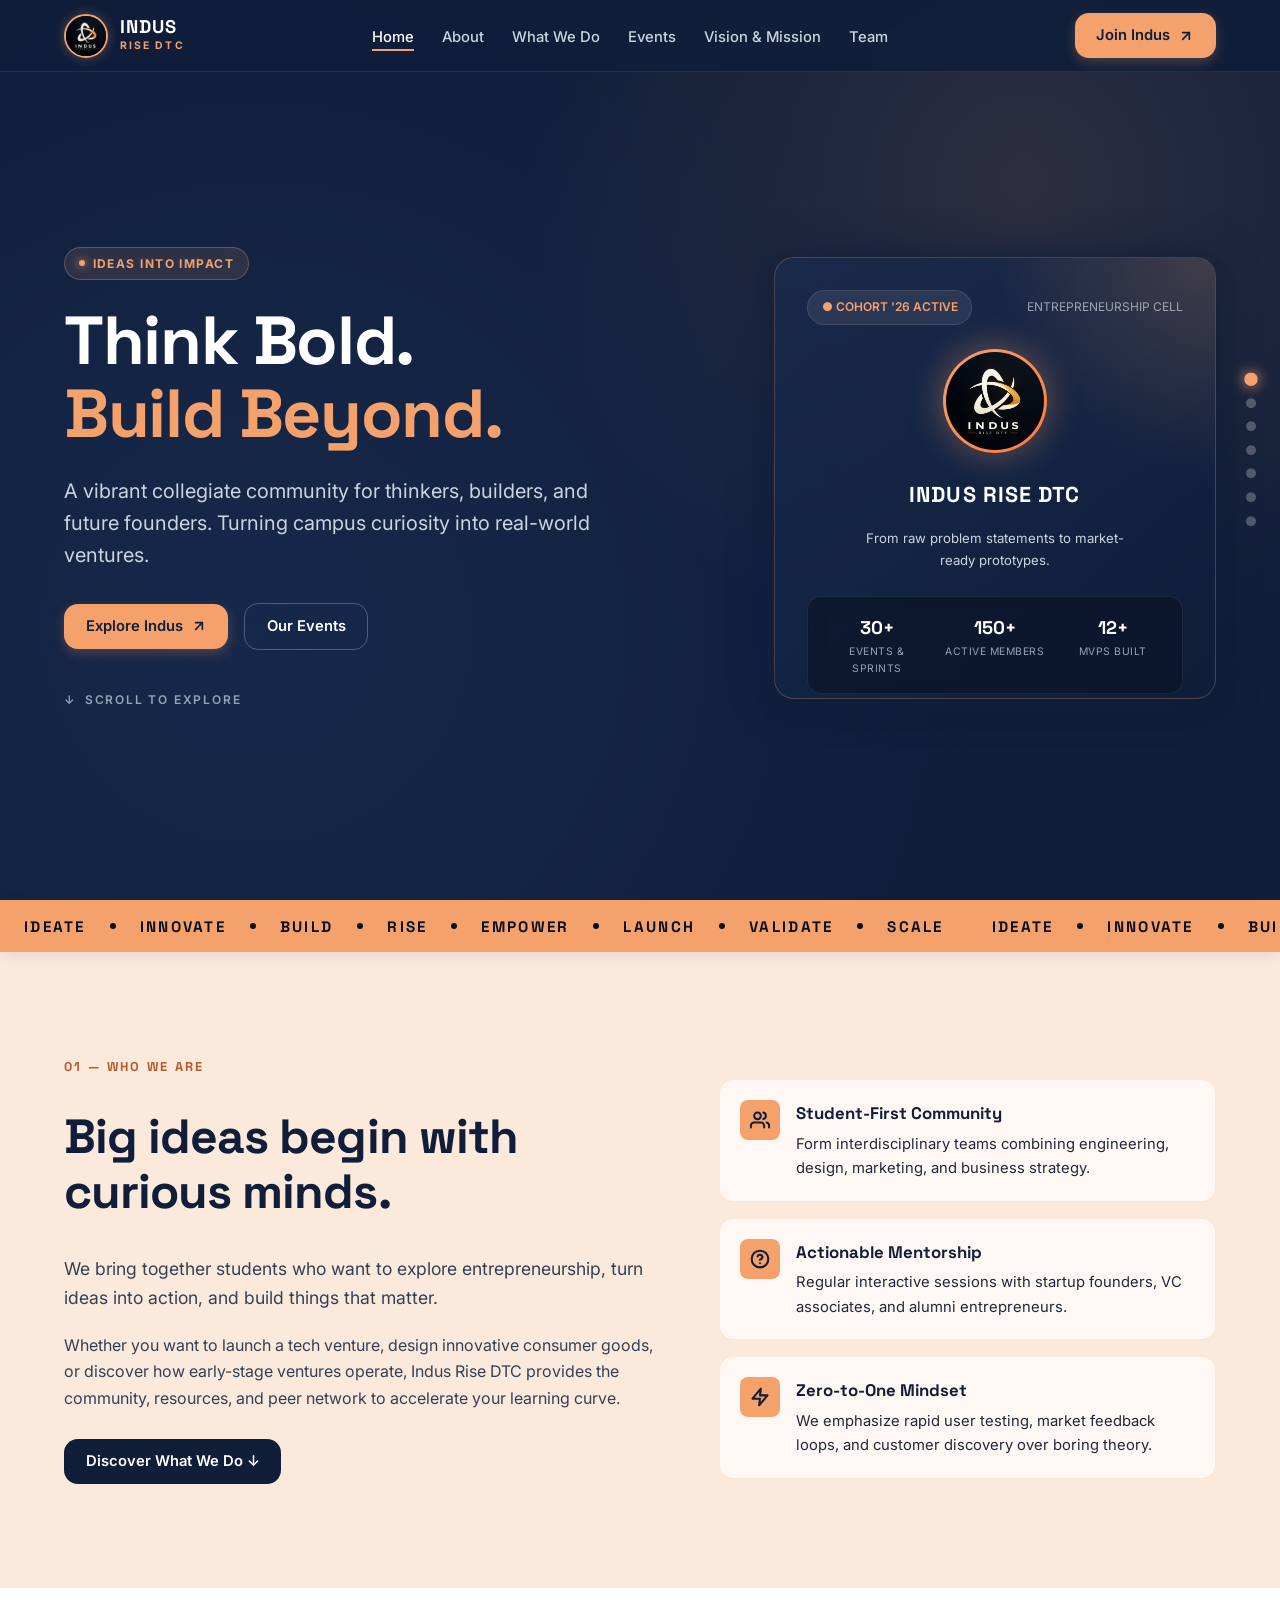
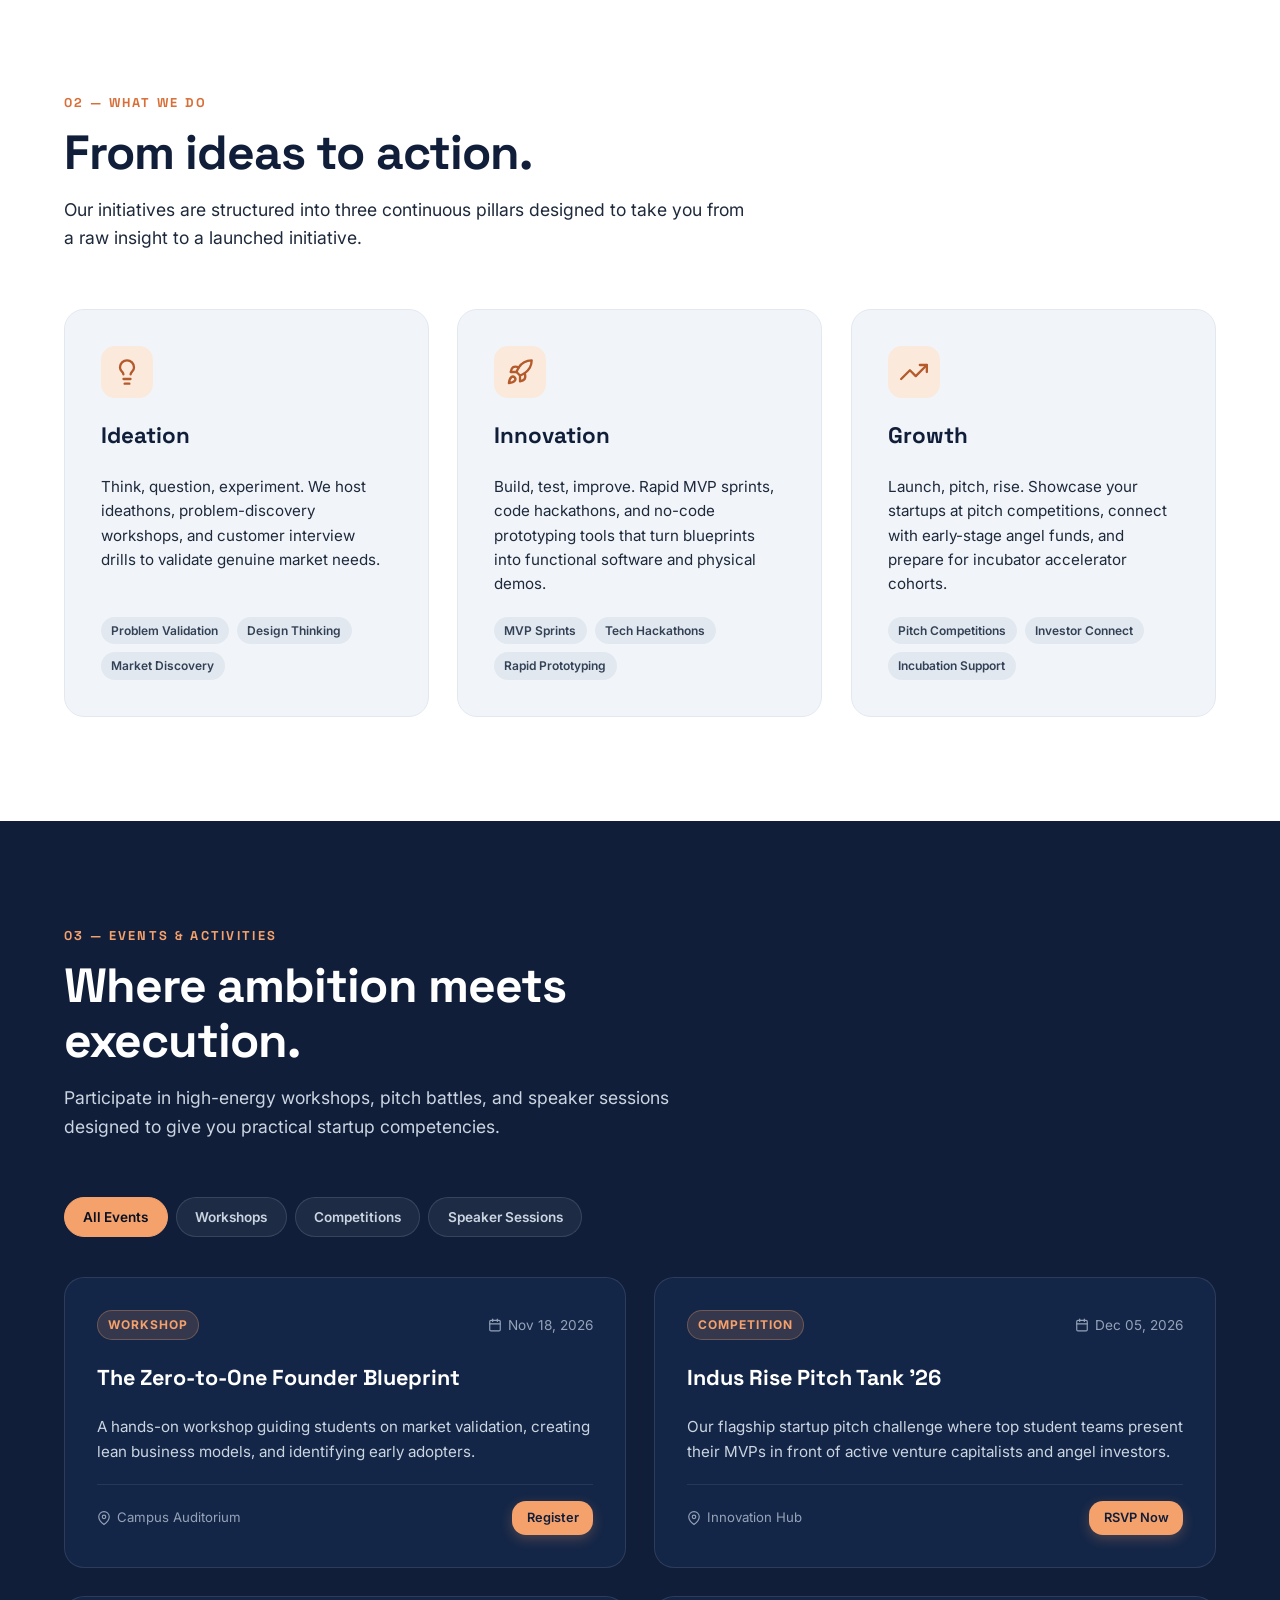
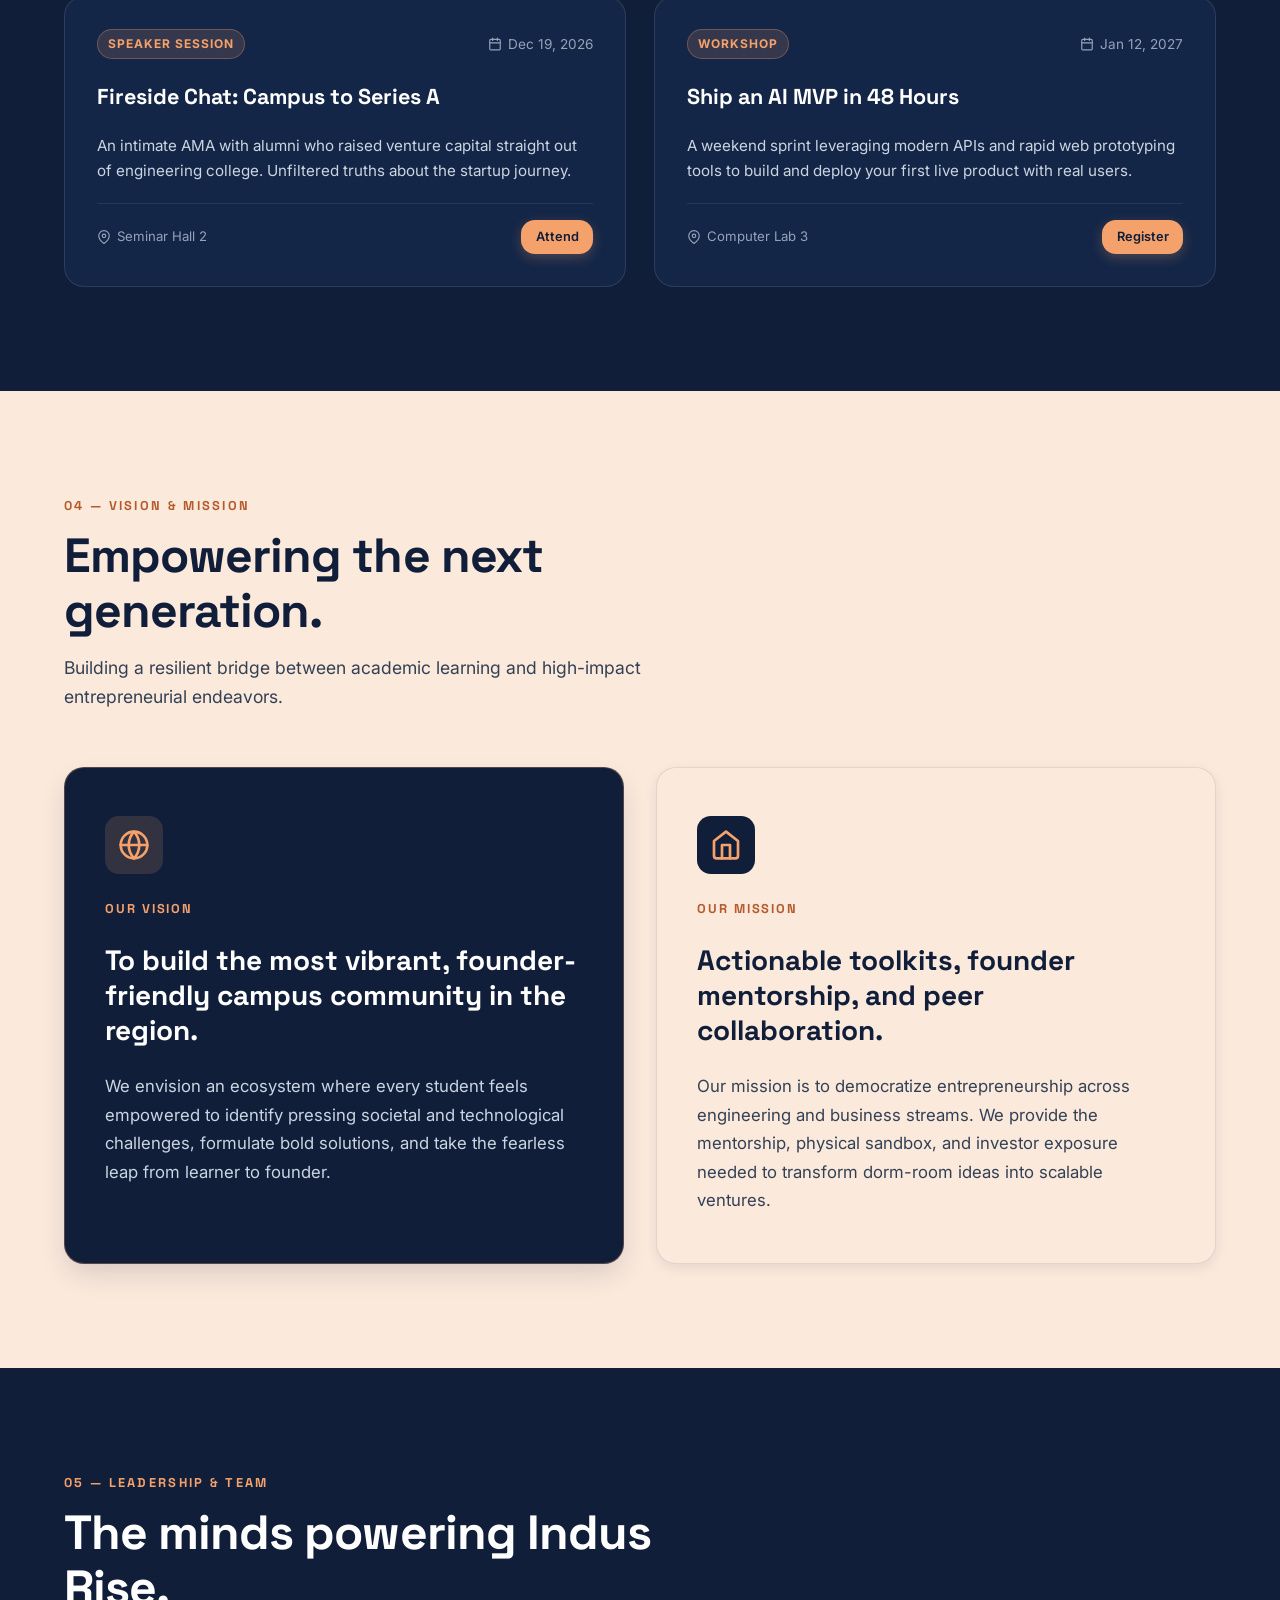
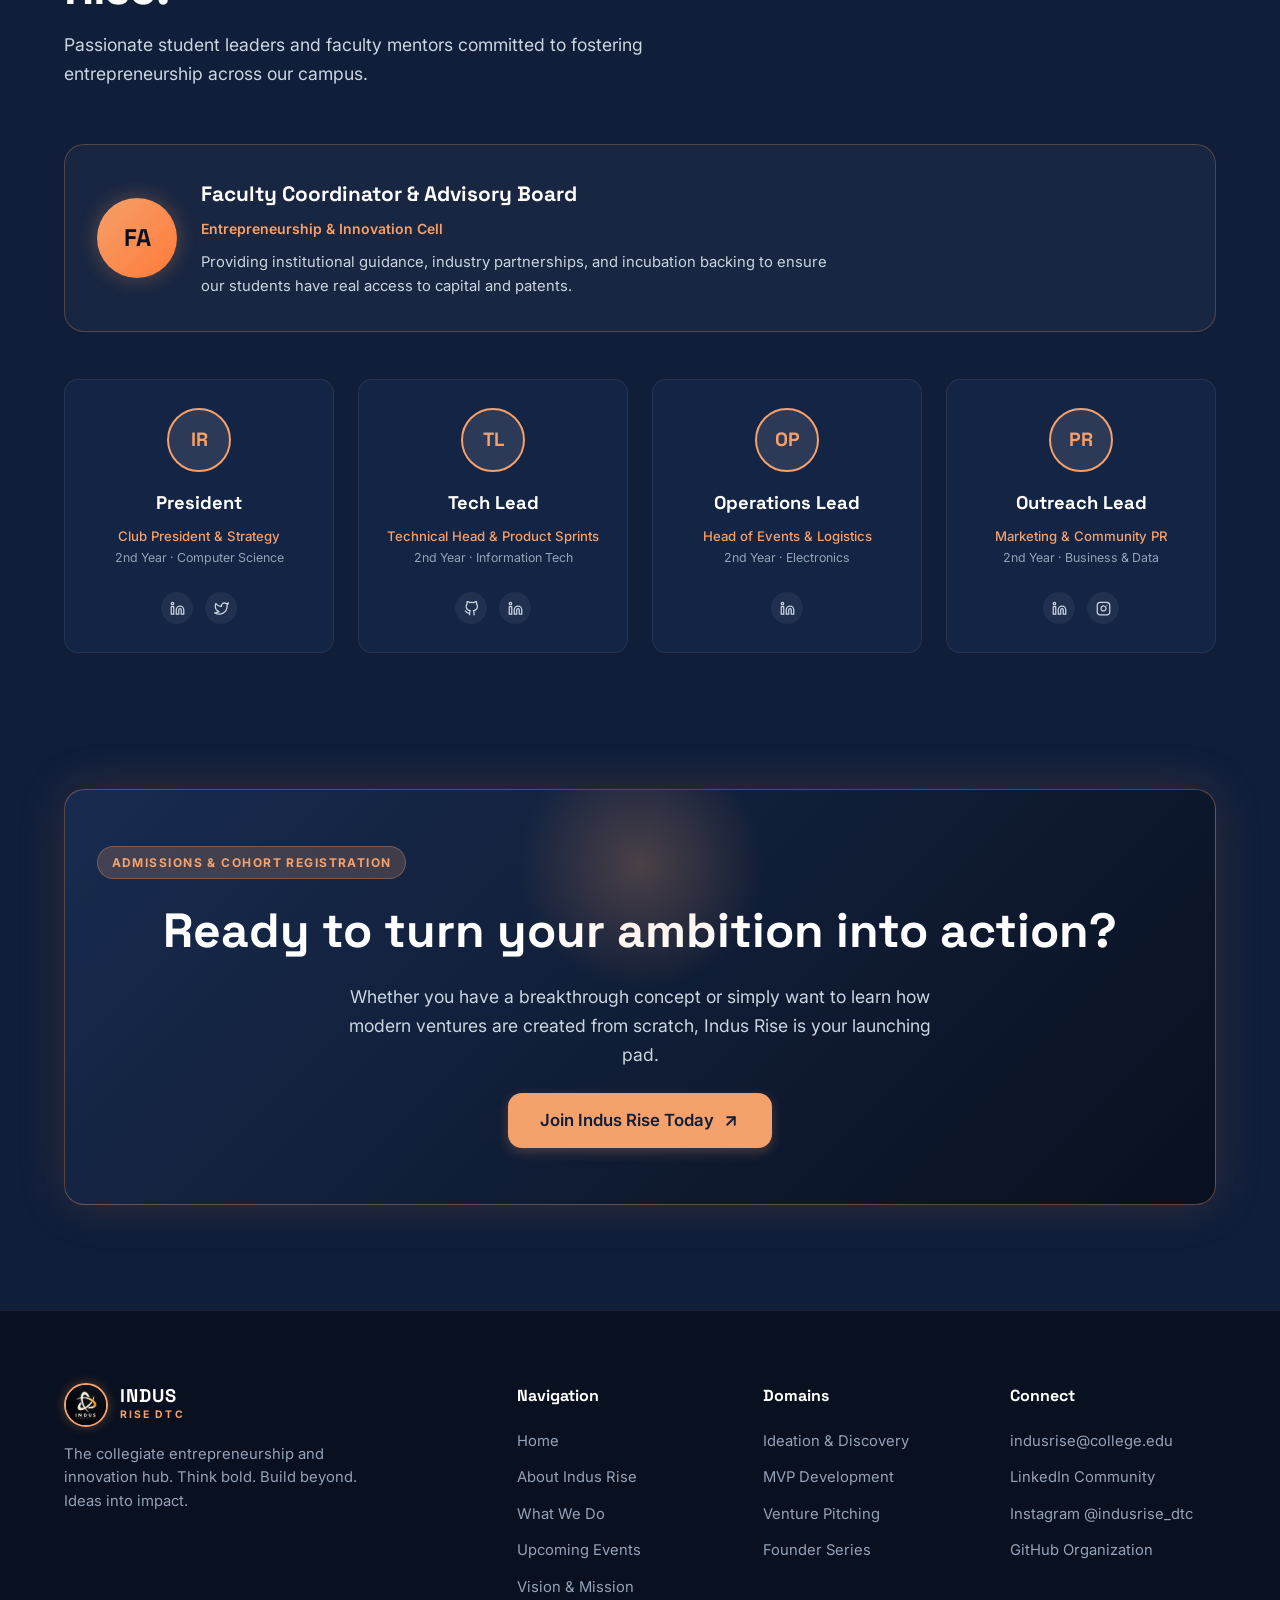
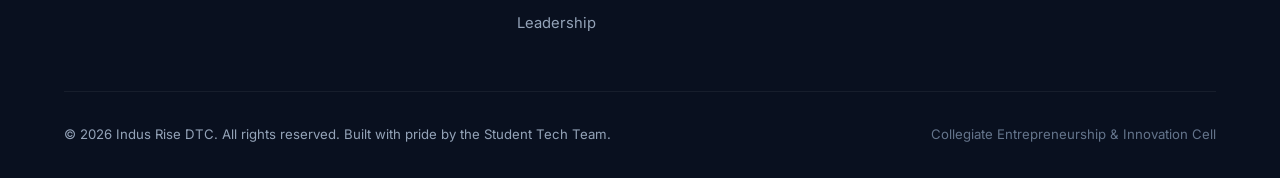
==== index.html @ a3852120 "Initial commit of Indus Rise DTC website" ====
<!DOCTYPE html>
<html lang="en">
<head>
  <meta charset="UTF-8">
  <meta name="viewport" content="width=device-width, initial-scale=1.0">
  <meta name="description" content="Indus Rise DTC — The collegiate entrepreneurship, startup, and innovation club. Ideas into impact.">
  <meta name="keywords" content="Indus Rise, Indus Rise DTC, entrepreneurship club, college startup club, student founders, ideation, innovation">
  <title>Indus Rise DTC — Think Bold. Build Beyond.</title>

  <!-- Favicon -->
  <link rel="icon" type="image/png" href="assets/logo.png">

  <!-- Google Fonts: Space Grotesk (Headings) & Inter (Body) -->
  <link rel="preconnect" href="https://fonts.googleapis.com">
  <link rel="preconnect" href="https://fonts.gstatic.com" crossorigin>
  <link href="https://fonts.googleapis.com/css2?family=Inter:wght@400;500;600;700&family=Space+Grotesk:wght@500;600;700&display=swap" rel="stylesheet">

  <!-- Main Stylesheet -->
  <link rel="stylesheet" href="css/style.css">
</head>
<body>

  <!-- Top Scroll Progress Bar -->
  <div id="scroll-progress" aria-hidden="true"></div>

  <!-- Floating Side Dot Indicators (Desktop) -->
  <nav class="side-dots-nav" aria-label="Section indicators">
    <button class="side-dot active" data-target="hero" data-label="Home" aria-label="Scroll to Home"></button>
    <button class="side-dot" data-target="about" data-label="Who We Are" aria-label="Scroll to About"></button>
    <button class="side-dot" data-target="pillars" data-label="What We Do" aria-label="Scroll to Pillars"></button>
    <button class="side-dot" data-target="events" data-label="Events" aria-label="Scroll to Events"></button>
    <button class="side-dot" data-target="vision-mission" data-label="Vision & Mission" aria-label="Scroll to Vision"></button>
    <button class="side-dot" data-target="team" data-label="Team" aria-label="Scroll to Team"></button>
    <button class="side-dot" data-target="join" data-label="Join Us" aria-label="Scroll to Join"></button>
  </nav>

  <!-- Fixed Site Navigation Header -->
  <header class="site-header">
    <div class="nav-container">
      <!-- Brand Logo -->
      <a href="#hero" class="brand-logo" aria-label="Indus Rise Homepage">
        <img src="assets/logo.png" alt="Indus Rise DTC Logo" class="brand-logo-img">
        <div class="logo-text">
          <span class="logo-title">INDUS</span>
          <span class="logo-sub">RISE DTC</span>
        </div>
      </a>

      <!-- Desktop Nav Links -->
      <ul class="nav-links">
        <li><a href="#hero" class="active">Home</a></li>
        <li><a href="#about">About</a></li>
        <li><a href="#pillars">What We Do</a></li>
        <li><a href="#events">Events</a></li>
        <li><a href="#vision-mission">Vision & Mission</a></li>
        <li><a href="#team">Team</a></li>
      </ul>

      <!-- Nav CTA & Mobile Hamburger -->
      <div class="nav-actions">
        <a href="#join" class="btn btn-primary open-join-modal">
          Join Indus
          <svg width="16" height="16" viewBox="0 0 24 24" fill="none" stroke="currentColor" stroke-width="2.5" stroke-linecap="round" stroke-linejoin="round">
            <line x1="7" y1="17" x2="17" y2="7"></line>
            <polyline points="7 7 17 7 17 17"></polyline>
          </svg>
        </a>
        <button class="mobile-toggle" aria-label="Toggle navigation menu" aria-expanded="false">
          <span></span>
          <span></span>
          <span></span>
        </button>
      </div>
    </div>
  </header>

  <!-- Mobile Navigation Drawer -->
  <aside class="mobile-drawer" aria-label="Mobile Navigation">
    <ul class="mobile-nav-links">
      <li>
        <a href="#hero">
          <span>Home</span>
          <svg width="18" height="18" viewBox="0 0 24 24" fill="none" stroke="currentColor" stroke-width="2" stroke-linecap="round" stroke-linejoin="round"><path d="M3 9l9-7 9 7v11a2 2 0 0 1-2 2H5a2 2 0 0 1-2-2z"></path></svg>
        </a>
      </li>
      <li>
        <a href="#about">
          <span>About Us</span>
          <svg width="18" height="18" viewBox="0 0 24 24" fill="none" stroke="currentColor" stroke-width="2" stroke-linecap="round" stroke-linejoin="round"><path d="M17 21v-2a4 4 0 0 0-4-4H5a4 4 0 0 0-4 4v2"></path><circle cx="9" cy="7" r="4"></circle></svg>
        </a>
      </li>
      <li>
        <a href="#pillars">
          <span>What We Do</span>
          <svg width="18" height="18" viewBox="0 0 24 24" fill="none" stroke="currentColor" stroke-width="2" stroke-linecap="round" stroke-linejoin="round"><polygon points="12 2 2 7 12 12 22 7 12 2"></polygon><polyline points="2 17 12 22 22 17"></polyline><polyline points="2 12 12 17 22 12"></polyline></svg>
        </a>
      </li>
      <li>
        <a href="#events">
          <span>Events & Activities</span>
          <svg width="18" height="18" viewBox="0 0 24 24" fill="none" stroke="currentColor" stroke-width="2" stroke-linecap="round" stroke-linejoin="round"><rect x="3" y="4" width="18" height="18" rx="2" ry="2"></rect><line x1="16" y1="2" x2="16" y2="6"></line><line x1="8" y1="2" x2="8" y2="6"></line><line x1="3" y1="10" x2="21" y2="10"></line></svg>
        </a>
      </li>
      <li>
        <a href="#vision-mission">
          <span>Vision & Mission</span>
          <svg width="18" height="18" viewBox="0 0 24 24" fill="none" stroke="currentColor" stroke-width="2" stroke-linecap="round" stroke-linejoin="round"><circle cx="12" cy="12" r="10"></circle><polygon points="16.24 7.76 14.12 14.12 7.76 16.24 9.88 9.88 16.24 7.76"></polygon></svg>
        </a>
      </li>
      <li>
        <a href="#team">
          <span>Leadership Team</span>
          <svg width="18" height="18" viewBox="0 0 24 24" fill="none" stroke="currentColor" stroke-width="2" stroke-linecap="round" stroke-linejoin="round"><path d="M16 21v-2a4 4 0 0 0-4-4H6a4 4 0 0 0-4 4v2"></path><circle cx="9" cy="7" r="4"></circle><path d="M22 21v-2a4 4 0 0 0-3-3.87"></path><path d="M16 3.13a4 4 0 0 1 0 7.75"></path></svg>
        </a>
      </li>
      <li>
        <a href="#join" class="open-join-modal" style="background: rgba(245, 161, 107, 0.2); color: var(--color-peach-500);">
          <span>Join the Club</span>
          <svg width="18" height="18" viewBox="0 0 24 24" fill="none" stroke="currentColor" stroke-width="2" stroke-linecap="round" stroke-linejoin="round"><line x1="12" y1="5" x2="12" y2="19"></line><line x1="5" y1="12" x2="19" y2="12"></line></svg>
        </a>
      </li>
    </ul>
  </aside>

  <!-- ========================================================================
       HERO SECTION
       ======================================================================== -->
  <section id="hero" class="hero-section">
    <div class="hero-container">
      <!-- Left Column: Copy & CTAs -->
      <div class="hero-content reveal">
        <div class="badge-tag">
          <span class="badge-dot"></span>
          <span>IDEAS INTO IMPACT</span>
        </div>

        <h1 class="hero-headline">
          Think Bold.<br>
          <span class="highlight">Build Beyond.</span>
        </h1>

        <p class="hero-subtitle">
          A vibrant collegiate community for thinkers, builders, and future founders. Turning campus curiosity into real-world ventures.
        </p>

        <div class="hero-cta-group">
          <a href="#about" class="btn btn-primary">
            Explore Indus
            <svg width="16" height="16" viewBox="0 0 24 24" fill="none" stroke="currentColor" stroke-width="2.5" stroke-linecap="round" stroke-linejoin="round">
              <line x1="7" y1="17" x2="17" y2="7"></line>
              <polyline points="7 7 17 7 17 17"></polyline>
            </svg>
          </a>
          <a href="#events" class="btn btn-outline">
            Our Events
          </a>
        </div>

        <a href="#about" class="scroll-cue">
          <span class="scroll-arrow">↓</span>
          <span>SCROLL TO EXPLORE</span>
        </a>
      </div>

      <!-- Right Column: Interactive Brand Showcase Canvas -->
      <div class="hero-visual reveal reveal-delay-2">
        <div class="visual-canvas">
          <div class="visual-card-top">
            <span class="visual-metric-badge">● COHORT '26 ACTIVE</span>
            <span style="font-size: 0.75rem; color: var(--color-slate-400);">ENTREPRENEURSHIP CELL</span>
          </div>

          <div class="visual-center-art">
            <div class="hero-emblem-wrap">
              <img src="assets/logo.png" alt="Indus Rise DTC Logo" class="hero-emblem-img">
            </div>
            <h3 style="font-family: var(--font-heading); color: var(--color-white); font-size: 1.35rem; margin-top: 0.5rem; letter-spacing: 0.05em;">
              INDUS RISE DTC
            </h3>
            <p style="font-size: 0.825rem; color: var(--color-slate-300); max-width: 280px;">
              From raw problem statements to market-ready prototypes.
            </p>
          </div>

          <div class="visual-card-bottom">
            <div class="stat-item">
              <span class="stat-num">30+</span>
              <span class="stat-label">Events & Sprints</span>
            </div>
            <div class="stat-item">
              <span class="stat-num">150+</span>
              <span class="stat-label">Active Members</span>
            </div>
            <div class="stat-item">
              <span class="stat-num">12+</span>
              <span class="stat-label">MVPs Built</span>
            </div>
          </div>
        </div>
      </div>
    </div>
  </section>

  <!-- ========================================================================
       MARQUEE TICKER RIBBON
       ======================================================================== -->
  <div class="ticker-wrap" aria-hidden="true">
    <div class="ticker-track">
      <div class="ticker-item">IDEATE <span class="dot"></span> INNOVATE <span class="dot"></span> BUILD <span class="dot"></span> RISE <span class="dot"></span> EMPOWER <span class="dot"></span> LAUNCH <span class="dot"></span> VALIDATE <span class="dot"></span> SCALE</div>
      <div class="ticker-item">IDEATE <span class="dot"></span> INNOVATE <span class="dot"></span> BUILD <span class="dot"></span> RISE <span class="dot"></span> EMPOWER <span class="dot"></span> LAUNCH <span class="dot"></span> VALIDATE <span class="dot"></span> SCALE</div>
      <div class="ticker-item">IDEATE <span class="dot"></span> INNOVATE <span class="dot"></span> BUILD <span class="dot"></span> RISE <span class="dot"></span> EMPOWER <span class="dot"></span> LAUNCH <span class="dot"></span> VALIDATE <span class="dot"></span> SCALE</div>
    </div>
  </div>

  <!-- ========================================================================
       SECTION 01: ABOUT US (WHO WE ARE)
       ======================================================================== -->
  <section id="about" class="section theme-peach">
    <div class="section-container">
      <div class="about-grid">
        <!-- Story Copy -->
        <div class="about-text-col reveal">
          <span class="section-tag">01 — WHO WE ARE</span>
          <h2 class="section-title">Big ideas begin with curious minds.</h2>
          <p class="section-desc">
            We bring together students who want to explore entrepreneurship, turn ideas into action, and build things that matter.
          </p>
          <p style="color: var(--color-slate-700); font-size: 1rem;">
            Whether you want to launch a tech venture, design innovative consumer goods, or discover how early-stage ventures operate, Indus Rise DTC provides the community, resources, and peer network to accelerate your learning curve.
          </p>
          <div style="margin-top: 0.5rem;">
            <a href="#pillars" class="btn btn-dark">
              Discover What We Do ↓
            </a>
          </div>
        </div>

        <!-- Distinct Features Grid -->
        <div class="about-features reveal reveal-delay-2">
          <div class="about-feature-item">
            <div class="about-feature-icon">
              <svg width="20" height="20" viewBox="0 0 24 24" fill="none" stroke="currentColor" stroke-width="2.5" stroke-linecap="round" stroke-linejoin="round">
                <path d="M17 21v-2a4 4 0 0 0-4-4H5a4 4 0 0 0-4 4v2"></path>
                <circle cx="9" cy="7" r="4"></circle>
                <path d="M23 21v-2a4 4 0 0 0-3-3.87"></path>
                <path d="M16 3.13a4 4 0 0 1 0 7.75"></path>
              </svg>
            </div>
            <div>
              <h4 class="about-feature-title">Student-First Community</h4>
              <p class="about-feature-desc">Form interdisciplinary teams combining engineering, design, marketing, and business strategy.</p>
            </div>
          </div>

          <div class="about-feature-item">
            <div class="about-feature-icon">
              <svg width="20" height="20" viewBox="0 0 24 24" fill="none" stroke="currentColor" stroke-width="2.5" stroke-linecap="round" stroke-linejoin="round">
                <circle cx="12" cy="12" r="10"></circle>
                <path d="M9.09 9a3 3 0 0 1 5.83 1c0 2-3 3-3 3"></path>
                <line x1="12" y1="17" x2="12.01" y2="17"></line>
              </svg>
            </div>
            <div>
              <h4 class="about-feature-title">Actionable Mentorship</h4>
              <p class="about-feature-desc">Regular interactive sessions with startup founders, VC associates, and alumni entrepreneurs.</p>
            </div>
          </div>

          <div class="about-feature-item">
            <div class="about-feature-icon">
              <svg width="20" height="20" viewBox="0 0 24 24" fill="none" stroke="currentColor" stroke-width="2.5" stroke-linecap="round" stroke-linejoin="round">
                <polygon points="13 2 3 14 12 14 11 22 21 10 12 10 13 2"></polygon>
              </svg>
            </div>
            <div>
              <h4 class="about-feature-title">Zero-to-One Mindset</h4>
              <p class="about-feature-desc">We emphasize rapid user testing, market feedback loops, and customer discovery over boring theory.</p>
            </div>
          </div>
        </div>
      </div>
    </div>
  </section>

  <!-- ========================================================================
       SECTION 02: WHAT WE DO (CORE PILLARS)
       ======================================================================== -->
  <section id="pillars" class="section theme-white">
    <div class="section-container">
      <div class="section-header reveal">
        <span class="section-tag">02 — WHAT WE DO</span>
        <h2 class="section-title">From ideas to action.</h2>
        <p class="section-desc">
          Our initiatives are structured into three continuous pillars designed to take you from a raw insight to a launched initiative.
        </p>
      </div>

      <div class="pillars-grid">
        <!-- Pillar 1: Ideation -->
        <div class="pillar-card reveal reveal-delay-1">
          <div class="pillar-icon-box">
            <svg width="28" height="28" viewBox="0 0 24 24" fill="none" stroke="currentColor" stroke-width="2" stroke-linecap="round" stroke-linejoin="round">
              <path d="M9 18h6"></path>
              <path d="M10 22h4"></path>
              <path d="M15.09 14c.18-.98.65-1.74 1.41-2.5A4.65 4.65 0 0 0 18 8 6 6 0 0 0 6 8c0 1 .23 2.23 1.5 3.5A4.61 4.61 0 0 1 8.91 14"></path>
            </svg>
          </div>
          <h3 class="pillar-name">Ideation</h3>
          <p class="pillar-desc">
            Think, question, experiment. We host ideathons, problem-discovery workshops, and customer interview drills to validate genuine market needs.
          </p>
          <div class="pillar-tags">
            <span class="pillar-tag">Problem Validation</span>
            <span class="pillar-tag">Design Thinking</span>
            <span class="pillar-tag">Market Discovery</span>
          </div>
        </div>

        <!-- Pillar 2: Innovation -->
        <div class="pillar-card reveal reveal-delay-2">
          <div class="pillar-icon-box">
            <svg width="28" height="28" viewBox="0 0 24 24" fill="none" stroke="currentColor" stroke-width="2" stroke-linecap="round" stroke-linejoin="round">
              <path d="M4.5 16.5c-1.5 1.26-2 5-2 5s3.74-.5 5-2c.71-.84.7-2.13-.09-2.91a2.18 2.18 0 0 0-2.91-.09z"></path>
              <path d="m12 15-3-3a22 22 0 0 1 2-3.95A12.88 12.88 0 0 1 22 2c0 2.72-.78 7.5-6 11a22.35 22.35 0 0 1-4 2z"></path>
              <path d="M9 12H4s.55-3.03 2-4c1.62-1.08 5 0 5 0"></path>
              <path d="M12 15v5s3.03-.55 4-2c1.08-1.62 0-5 0-5"></path>
            </svg>
          </div>
          <h3 class="pillar-name">Innovation</h3>
          <p class="pillar-desc">
            Build, test, improve. Rapid MVP sprints, code hackathons, and no-code prototyping tools that turn blueprints into functional software and physical demos.
          </p>
          <div class="pillar-tags">
            <span class="pillar-tag">MVP Sprints</span>
            <span class="pillar-tag">Tech Hackathons</span>
            <span class="pillar-tag">Rapid Prototyping</span>
          </div>
        </div>

        <!-- Pillar 3: Growth -->
        <div class="pillar-card reveal reveal-delay-3">
          <div class="pillar-icon-box">
            <svg width="28" height="28" viewBox="0 0 24 24" fill="none" stroke="currentColor" stroke-width="2" stroke-linecap="round" stroke-linejoin="round">
              <polyline points="23 6 13.5 15.5 8.5 10.5 1 18"></polyline>
              <polyline points="17 6 23 6 23 12"></polyline>
            </svg>
          </div>
          <h3 class="pillar-name">Growth</h3>
          <p class="pillar-desc">
            Launch, pitch, rise. Showcase your startups at pitch competitions, connect with early-stage angel funds, and prepare for incubator accelerator cohorts.
          </p>
          <div class="pillar-tags">
            <span class="pillar-tag">Pitch Competitions</span>
            <span class="pillar-tag">Investor Connect</span>
            <span class="pillar-tag">Incubation Support</span>
          </div>
        </div>
      </div>
    </div>
  </section>

  <!-- ========================================================================
       SECTION 03: EVENTS & ACTIVITIES
       ======================================================================== -->
  <section id="events" class="section theme-dark">
    <div class="section-container">
      <div class="section-header reveal">
        <span class="section-tag">03 — EVENTS & ACTIVITIES</span>
        <h2 class="section-title">Where ambition meets execution.</h2>
        <p class="section-desc">
          Participate in high-energy workshops, pitch battles, and speaker sessions designed to give you practical startup competencies.
        </p>
      </div>

      <!-- Category Filter Tabs -->
      <div class="events-filter-bar reveal">
        <button class="filter-btn active" data-filter="all">All Events</button>
        <button class="filter-btn" data-filter="workshop">Workshops</button>
        <button class="filter-btn" data-filter="competition">Competitions</button>
        <button class="filter-btn" data-filter="speaker">Speaker Sessions</button>
      </div>

      <!-- Events Cards Grid -->
      <div class="events-grid">
        <!-- Event 1 -->
        <div class="event-card reveal reveal-delay-1" data-category="workshop">
          <div class="event-card-header">
            <span class="event-type-badge">Workshop</span>
            <span class="event-date">
              <svg width="14" height="14" viewBox="0 0 24 24" fill="none" stroke="currentColor" stroke-width="2" stroke-linecap="round" stroke-linejoin="round"><rect x="3" y="4" width="18" height="18" rx="2" ry="2"></rect><line x1="16" y1="2" x2="16" y2="6"></line><line x1="8" y1="2" x2="8" y2="6"></line><line x1="3" y1="10" x2="21" y2="10"></line></svg>
              Nov 18, 2026
            </span>
          </div>
          <h3 class="event-title">The Zero-to-One Founder Blueprint</h3>
          <p class="event-desc">
            A hands-on workshop guiding students on market validation, creating lean business models, and identifying early adopters.
          </p>
          <div class="event-footer">
            <span class="event-location">
              <svg width="14" height="14" viewBox="0 0 24 24" fill="none" stroke="currentColor" stroke-width="2" stroke-linecap="round" stroke-linejoin="round"><path d="M21 10c0 7-9 13-9 13s-9-6-9-13a9 9 0 0 1 18 0z"></path><circle cx="12" cy="10" r="3"></circle></svg>
              Campus Auditorium
            </span>
            <button class="btn btn-primary open-join-modal" style="padding: 0.4rem 0.9rem; font-size: 0.8rem;">Register</button>
          </div>
        </div>

        <!-- Event 2 -->
        <div class="event-card reveal reveal-delay-2" data-category="competition">
          <div class="event-card-header">
            <span class="event-type-badge">Competition</span>
            <span class="event-date">
              <svg width="14" height="14" viewBox="0 0 24 24" fill="none" stroke="currentColor" stroke-width="2" stroke-linecap="round" stroke-linejoin="round"><rect x="3" y="4" width="18" height="18" rx="2" ry="2"></rect><line x1="16" y1="2" x2="16" y2="6"></line><line x1="8" y1="2" x2="8" y2="6"></line><line x1="3" y1="10" x2="21" y2="10"></line></svg>
              Dec 05, 2026
            </span>
          </div>
          <h3 class="event-title">Indus Rise Pitch Tank '26</h3>
          <p class="event-desc">
            Our flagship startup pitch challenge where top student teams present their MVPs in front of active venture capitalists and angel investors.
          </p>
          <div class="event-footer">
            <span class="event-location">
              <svg width="14" height="14" viewBox="0 0 24 24" fill="none" stroke="currentColor" stroke-width="2" stroke-linecap="round" stroke-linejoin="round"><path d="M21 10c0 7-9 13-9 13s-9-6-9-13a9 9 0 0 1 18 0z"></path><circle cx="12" cy="10" r="3"></circle></svg>
              Innovation Hub
            </span>
            <button class="btn btn-primary open-join-modal" style="padding: 0.4rem 0.9rem; font-size: 0.8rem;">RSVP Now</button>
          </div>
        </div>

        <!-- Event 3 -->
        <div class="event-card reveal reveal-delay-3" data-category="speaker">
          <div class="event-card-header">
            <span class="event-type-badge">Speaker Session</span>
            <span class="event-date">
              <svg width="14" height="14" viewBox="0 0 24 24" fill="none" stroke="currentColor" stroke-width="2" stroke-linecap="round" stroke-linejoin="round"><rect x="3" y="4" width="18" height="18" rx="2" ry="2"></rect><line x1="16" y1="2" x2="16" y2="6"></line><line x1="8" y1="2" x2="8" y2="6"></line><line x1="3" y1="10" x2="21" y2="10"></line></svg>
              Dec 19, 2026
            </span>
          </div>
          <h3 class="event-title">Fireside Chat: Campus to Series A</h3>
          <p class="event-desc">
            An intimate AMA with alumni who raised venture capital straight out of engineering college. Unfiltered truths about the startup journey.
          </p>
          <div class="event-footer">
            <span class="event-location">
              <svg width="14" height="14" viewBox="0 0 24 24" fill="none" stroke="currentColor" stroke-width="2" stroke-linecap="round" stroke-linejoin="round"><path d="M21 10c0 7-9 13-9 13s-9-6-9-13a9 9 0 0 1 18 0z"></path><circle cx="12" cy="10" r="3"></circle></svg>
              Seminar Hall 2
            </span>
            <button class="btn btn-primary open-join-modal" style="padding: 0.4rem 0.9rem; font-size: 0.8rem;">Attend</button>
          </div>
        </div>

        <!-- Event 4 -->
        <div class="event-card reveal reveal-delay-4" data-category="workshop">
          <div class="event-card-header">
            <span class="event-type-badge">Workshop</span>
            <span class="event-date">
              <svg width="14" height="14" viewBox="0 0 24 24" fill="none" stroke="currentColor" stroke-width="2" stroke-linecap="round" stroke-linejoin="round"><rect x="3" y="4" width="18" height="18" rx="2" ry="2"></rect><line x1="16" y1="2" x2="16" y2="6"></line><line x1="8" y1="2" x2="8" y2="6"></line><line x1="3" y1="10" x2="21" y2="10"></line></svg>
              Jan 12, 2027
            </span>
          </div>
          <h3 class="event-title">Ship an AI MVP in 48 Hours</h3>
          <p class="event-desc">
            A weekend sprint leveraging modern APIs and rapid web prototyping tools to build and deploy your first live product with real users.
          </p>
          <div class="event-footer">
            <span class="event-location">
              <svg width="14" height="14" viewBox="0 0 24 24" fill="none" stroke="currentColor" stroke-width="2" stroke-linecap="round" stroke-linejoin="round"><path d="M21 10c0 7-9 13-9 13s-9-6-9-13a9 9 0 0 1 18 0z"></path><circle cx="12" cy="10" r="3"></circle></svg>
              Computer Lab 3
            </span>
            <button class="btn btn-primary open-join-modal" style="padding: 0.4rem 0.9rem; font-size: 0.8rem;">Register</button>
          </div>
        </div>
      </div>
    </div>
  </section>

  <!-- ========================================================================
       SECTION 04: VISION & MISSION
       ======================================================================== -->
  <section id="vision-mission" class="section theme-peach">
    <div class="section-container">
      <div class="section-header reveal">
        <span class="section-tag">04 — VISION & MISSION</span>
        <h2 class="section-title">Empowering the next generation.</h2>
        <p class="section-desc">
          Building a resilient bridge between academic learning and high-impact entrepreneurial endeavors.
        </p>
      </div>

      <div class="vision-mission-grid">
        <!-- Vision Card -->
        <div class="vm-card vision reveal reveal-delay-1">
          <div class="vm-icon-bubble">
            <svg width="32" height="32" viewBox="0 0 24 24" fill="none" stroke="currentColor" stroke-width="2" stroke-linecap="round" stroke-linejoin="round">
              <circle cx="12" cy="12" r="10"></circle>
              <line x1="2" y1="12" x2="22" y2="12"></line>
              <path d="M12 2a15.3 15.3 0 0 1 4 10 15.3 15.3 0 0 1-4 10 15.3 15.3 0 0 1-4-10 15.3 15.3 0 0 1 4-10z"></path>
            </svg>
          </div>
          <span class="vm-label">OUR VISION</span>
          <h3 class="vm-title">To build the most vibrant, founder-friendly campus community in the region.</h3>
          <p class="vm-body">
            We envision an ecosystem where every student feels empowered to identify pressing societal and technological challenges, formulate bold solutions, and take the fearless leap from learner to founder.
          </p>
        </div>

        <!-- Mission Card -->
        <div class="vm-card mission reveal reveal-delay-2">
          <div class="vm-icon-bubble">
            <svg width="32" height="32" viewBox="0 0 24 24" fill="none" stroke="currentColor" stroke-width="2" stroke-linecap="round" stroke-linejoin="round">
              <path d="m3 9 9-7 9 7v11a2 2 0 0 1-2 2H5a2 2 0 0 1-2-2z"></path>
              <polyline points="9 22 9 12 15 12 15 22"></polyline>
            </svg>
          </div>
          <span class="vm-label">OUR MISSION</span>
          <h3 class="vm-title">Actionable toolkits, founder mentorship, and peer collaboration.</h3>
          <p class="vm-body">
            Our mission is to democratize entrepreneurship across engineering and business streams. We provide the mentorship, physical sandbox, and investor exposure needed to transform dorm-room ideas into scalable ventures.
          </p>
        </div>
      </div>
    </div>
  </section>

  <!-- ========================================================================
       SECTION 05: MEET THE TEAM
       ======================================================================== -->
  <section id="team" class="section theme-dark">
    <div class="section-container">
      <div class="section-header reveal">
        <span class="section-tag">05 — LEADERSHIP & TEAM</span>
        <h2 class="section-title">The minds powering Indus Rise.</h2>
        <p class="section-desc">
          Passionate student leaders and faculty mentors committed to fostering entrepreneurship across our campus.
        </p>
      </div>

      <!-- Faculty Mentor Spotlight -->
      <div class="team-faculty-highlight reveal">
        <div class="team-avatar">FA</div>
        <div class="team-info">
          <h4>Faculty Coordinator & Advisory Board</h4>
          <span class="role-title">Entrepreneurship & Innovation Cell</span>
          <p style="color: var(--color-slate-300); font-size: 0.925rem; margin-top: 0.5rem; max-width: 650px;">
            Providing institutional guidance, industry partnerships, and incubation backing to ensure our students have real access to capital and patents.
          </p>
        </div>
      </div>

      <!-- Core Student Team Grid -->
      <div class="team-grid">
        <!-- Lead 1 -->
        <div class="team-card reveal reveal-delay-1">
          <div class="member-avatar">IR</div>
          <div>
            <h4 class="member-name">President</h4>
            <span class="member-role">Club President & Strategy</span>
            <p class="member-department">2nd Year · Computer Science</p>
          </div>
          <div class="member-socials">
            <a href="#" class="social-icon-link" aria-label="LinkedIn Profile">
              <svg width="15" height="15" viewBox="0 0 24 24" fill="none" stroke="currentColor" stroke-width="2" stroke-linecap="round" stroke-linejoin="round"><path d="M16 8a6 6 0 0 1 6 6v7h-4v-7a2 2 0 0 0-2-2 2 2 0 0 0-2 2v7h-4v-7a6 6 0 0 1 6-6z"></path><rect x="2" y="9" width="4" height="12"></rect><circle cx="4" cy="4" r="2"></circle></svg>
            </a>
            <a href="#" class="social-icon-link" aria-label="Twitter / X">
              <svg width="15" height="15" viewBox="0 0 24 24" fill="none" stroke="currentColor" stroke-width="2" stroke-linecap="round" stroke-linejoin="round"><path d="M23 3a10.9 10.9 0 0 1-3.14 1.53 4.48 4.48 0 0 0-7.86 3v1A10.66 10.66 0 0 1 3 4s-4 9 5 13a11.64 11.64 0 0 1-7 2c9 5 20 0 20-11.5a4.5 4.5 0 0 0-.08-.83A7.72 7.72 0 0 0 23 3z"></path></svg>
            </a>
          </div>
        </div>

        <!-- Lead 2 -->
        <div class="team-card reveal reveal-delay-2">
          <div class="member-avatar">TL</div>
          <div>
            <h4 class="member-name">Tech Lead</h4>
            <span class="member-role">Technical Head & Product Sprints</span>
            <p class="member-department">2nd Year · Information Tech</p>
          </div>
          <div class="member-socials">
            <a href="#" class="social-icon-link" aria-label="GitHub Profile">
              <svg width="15" height="15" viewBox="0 0 24 24" fill="none" stroke="currentColor" stroke-width="2" stroke-linecap="round" stroke-linejoin="round"><path d="M9 19c-5 1.5-5-2.5-7-3m14 6v-3.87a3.37 3.37 0 0 0-.94-2.61c3.14-.35 6.44-1.54 6.44-7A5.44 5.44 0 0 0 20 4.77 5.07 5.07 0 0 0 19.91 1S18.73.65 16 2.48a13.38 13.38 0 0 0-7 0C6.27.65 5.09 1 5.09 1A5.07 5.07 0 0 0 5 4.77a5.44 5.44 0 0 0-1.5 3.78c0 5.42 3.3 6.61 6.44 7A3.37 3.37 0 0 0 9 18.13V22"></path></svg>
            </a>
            <a href="#" class="social-icon-link" aria-label="LinkedIn Profile">
              <svg width="15" height="15" viewBox="0 0 24 24" fill="none" stroke="currentColor" stroke-width="2" stroke-linecap="round" stroke-linejoin="round"><path d="M16 8a6 6 0 0 1 6 6v7h-4v-7a2 2 0 0 0-2-2 2 2 0 0 0-2 2v7h-4v-7a6 6 0 0 1 6-6z"></path><rect x="2" y="9" width="4" height="12"></rect><circle cx="4" cy="4" r="2"></circle></svg>
            </a>
          </div>
        </div>

        <!-- Lead 3 -->
        <div class="team-card reveal reveal-delay-3">
          <div class="member-avatar">OP</div>
          <div>
            <h4 class="member-name">Operations Lead</h4>
            <span class="member-role">Head of Events & Logistics</span>
            <p class="member-department">2nd Year · Electronics</p>
          </div>
          <div class="member-socials">
            <a href="#" class="social-icon-link" aria-label="LinkedIn Profile">
              <svg width="15" height="15" viewBox="0 0 24 24" fill="none" stroke="currentColor" stroke-width="2" stroke-linecap="round" stroke-linejoin="round"><path d="M16 8a6 6 0 0 1 6 6v7h-4v-7a2 2 0 0 0-2-2 2 2 0 0 0-2 2v7h-4v-7a6 6 0 0 1 6-6z"></path><rect x="2" y="9" width="4" height="12"></rect><circle cx="4" cy="4" r="2"></circle></svg>
            </a>
          </div>
        </div>

        <!-- Lead 4 -->
        <div class="team-card reveal reveal-delay-4">
          <div class="member-avatar">PR</div>
          <div>
            <h4 class="member-name">Outreach Lead</h4>
            <span class="member-role">Marketing & Community PR</span>
            <p class="member-department">2nd Year · Business & Data</p>
          </div>
          <div class="member-socials">
            <a href="#" class="social-icon-link" aria-label="LinkedIn Profile">
              <svg width="15" height="15" viewBox="0 0 24 24" fill="none" stroke="currentColor" stroke-width="2" stroke-linecap="round" stroke-linejoin="round"><path d="M16 8a6 6 0 0 1 6 6v7h-4v-7a2 2 0 0 0-2-2 2 2 0 0 0-2 2v7h-4v-7a6 6 0 0 1 6-6z"></path><rect x="2" y="9" width="4" height="12"></rect><circle cx="4" cy="4" r="2"></circle></svg>
            </a>
            <a href="#" class="social-icon-link" aria-label="Instagram">
              <svg width="15" height="15" viewBox="0 0 24 24" fill="none" stroke="currentColor" stroke-width="2" stroke-linecap="round" stroke-linejoin="round"><rect x="2" y="2" width="20" height="20" rx="5" ry="5"></rect><path d="M16 11.37A4 4 0 1 1 12.63 8 4 4 0 0 1 16 11.37z"></path><line x1="17.5" y1="6.5" x2="17.51" y2="6.5"></line></svg>
            </a>
          </div>
        </div>
      </div>
    </div>
  </section>

  <!-- ========================================================================
       SECTION 06: JOIN INDUS (CALL TO ACTION)
       ======================================================================== -->
  <section id="join" class="section theme-dark" style="padding-top: 2rem;">
    <div class="section-container">
      <div class="cta-box reveal">
        <div class="badge-tag" style="background: rgba(245, 161, 107, 0.2);">
          <span>ADMISSIONS & COHORT REGISTRATION</span>
        </div>
        <h2 class="cta-headline">Ready to turn your ambition into action?</h2>
        <p class="cta-subtitle">
          Whether you have a breakthrough concept or simply want to learn how modern ventures are created from scratch, Indus Rise is your launching pad.
        </p>
        <button class="btn btn-primary open-join-modal" style="padding: 0.85rem 2rem; font-size: 1.05rem;">
          Join Indus Rise Today
          <svg width="18" height="18" viewBox="0 0 24 24" fill="none" stroke="currentColor" stroke-width="2.5" stroke-linecap="round" stroke-linejoin="round">
            <line x1="7" y1="17" x2="17" y2="7"></line>
            <polyline points="7 7 17 7 17 17"></polyline>
          </svg>
        </button>
      </div>
    </div>
  </section>

  <!-- ========================================================================
       FOOTER
       ======================================================================== -->
  <footer class="site-footer">
    <div class="section-container">
      <div class="footer-top">
        <div class="footer-brand">
          <div class="brand-logo">
            <img src="assets/logo.png" alt="Indus Rise Logo" class="brand-logo-img">
            <div class="logo-text">
              <span class="logo-title">INDUS</span>
              <span class="logo-sub">RISE DTC</span>
            </div>
          </div>
          <p class="footer-desc">
            The collegiate entrepreneurship and innovation hub. Think bold. Build beyond. Ideas into impact.
          </p>
        </div>

        <div class="footer-nav-col">
          <h5>Navigation</h5>
          <ul class="footer-links">
            <li><a href="#hero">Home</a></li>
            <li><a href="#about">About Indus Rise</a></li>
            <li><a href="#pillars">What We Do</a></li>
            <li><a href="#events">Upcoming Events</a></li>
            <li><a href="#vision-mission">Vision & Mission</a></li>
            <li><a href="#team">Leadership</a></li>
          </ul>
        </div>

        <div class="footer-nav-col">
          <h5>Domains</h5>
          <ul class="footer-links">
            <li><a href="#pillars">Ideation & Discovery</a></li>
            <li><a href="#pillars">MVP Development</a></li>
            <li><a href="#pillars">Venture Pitching</a></li>
            <li><a href="#events">Founder Series</a></li>
          </ul>
        </div>

        <div class="footer-nav-col">
          <h5>Connect</h5>
          <ul class="footer-links">
            <li><a href="mailto:indusrise@college.edu">indusrise@college.edu</a></li>
            <li><a href="#">LinkedIn Community</a></li>
            <li><a href="#">Instagram @indusrise_dtc</a></li>
            <li><a href="#">GitHub Organization</a></li>
          </ul>
        </div>
      </div>

      <div class="footer-bottom">
        <p>&copy; 2026 Indus Rise DTC. All rights reserved. Built with pride by the Student Tech Team.</p>
        <p style="color: var(--color-slate-500);">Collegiate Entrepreneurship & Innovation Cell</p>
      </div>
    </div>
  </footer>

  <!-- Floating Back to Top Button -->
  <button id="back-to-top" class="back-to-top-btn" aria-label="Back to top">
    <svg width="20" height="20" viewBox="0 0 24 24" fill="none" stroke="currentColor" stroke-width="2.5" stroke-linecap="round" stroke-linejoin="round">
      <polyline points="18 15 12 9 6 15"></polyline>
    </svg>
  </button>

  <!-- ========================================================================
       MODAL: JOIN INDUS REGISTRATION FORM
       ======================================================================== -->
  <div id="join-modal" class="modal-overlay" aria-modal="true" role="dialog" aria-labelledby="modal-heading">
    <div class="modal-dialog">
      <button class="modal-close-btn" aria-label="Close dialog">&times;</button>
      <div class="modal-header">
        <h3 id="modal-heading" class="modal-title">Join Indus Rise DTC</h3>
        <p class="modal-desc">Fill in your details below to express your interest in joining our student founder & innovation cohort.</p>
      </div>

      <form id="indus-join-form">
        <div class="form-group">
          <label class="form-label" for="full-name">Full Name *</label>
          <input type="text" id="full-name" class="form-input" placeholder="e.g. Alex Sharma" required>
        </div>

        <div class="form-group">
          <label class="form-label" for="email">College Email Address *</label>
          <input type="email" id="email" class="form-input" placeholder="e.g. alex@student.college.edu" required>
        </div>

        <div style="display: grid; grid-template-columns: 1fr 1fr; gap: 1rem;">
          <div class="form-group">
            <label class="form-label" for="academic-year">Academic Year *</label>
            <select id="academic-year" class="form-select" required>
              <option value="" disabled selected>Select Year</option>
              <option value="1st Year">1st Year</option>
              <option value="2nd Year">2nd Year</option>
              <option value="3rd Year">3rd Year</option>
              <option value="4th Year">4th Year</option>
            </select>
          </div>

          <div class="form-group">
            <label class="form-label" for="department">Branch / Dept *</label>
            <input type="text" id="department" class="form-input" placeholder="e.g. CSE / ECE / BBA" required>
          </div>
        </div>

        <div class="form-group">
          <label class="form-label" for="interest">Primary Domain of Interest *</label>
          <select id="interest" class="form-select" required>
            <option value="" disabled selected>Choose your interest</option>
            <option value="Tech / Product Development">Technical / Code / MVP Building</option>
            <option value="Design & UI/UX">Design & Creative Media</option>
            <option value="Operations & Events">Event Operations & Management</option>
            <option value="Marketing & Outreach">PR, Socials & Community</option>
            <option value="Aspiring Founder">I have an idea / Aspiring Founder</option>
          </select>
        </div>

        <div class="form-group">
          <label class="form-label" for="pitch">Tell us briefly about what excites you about startups:</label>
          <textarea id="pitch" class="form-textarea" placeholder="What are you curious about or building? (Optional)"></textarea>
        </div>

        <button type="submit" class="btn btn-primary" style="width: 100%; margin-top: 0.5rem; padding: 0.85rem;">
          Submit Membership Application ↗
        </button>
      </form>
    </div>
  </div>

  <!-- Toast Notification Feedback -->
  <div id="toast-notice" class="toast-notice" role="status" aria-live="polite">
    <svg width="20" height="20" viewBox="0 0 24 24" fill="none" stroke="#F5A16B" stroke-width="2.5" stroke-linecap="round" stroke-linejoin="round">
      <path d="M22 11.08V12a10 10 0 1 1-5.93-9.14"></path>
      <polyline points="22 4 12 14.01 9 11.01"></polyline>
    </svg>
    <span class="toast-text">Application submitted successfully!</span>
  </div>

  <!-- Main JavaScript File -->
  <script src="js/main.js"></script>
</body>
</html>
---- css/style.css ----
/* ==========================================================================
   INDUS ASCENDS — DESIGN SYSTEM & STYLESHEET
   Collegiate Entrepreneurship & Startup Club
   ========================================================================== */

/* --------------------------------------------------------------------------
   1. Design Tokens & Variables
   ----------------------------------------------------------------------- */
:root {
  /* Brand Palette */
  --color-navy-950: #09101f;
  --color-navy-900: #101e3a; /* Main Deep Navy */
  --color-navy-800: #182b4f;
  --color-navy-700: #223b6b;
  --color-navy-light: #2c4a83;

  --color-peach-500: #f5a16b; /* Main Peach Orange */
  --color-peach-600: #d96e37; /* Darker orange for accessible text on light bg */
  --color-peach-700: #b45a2b;
  --color-peach-200: #f7cfb8;
  --color-peach-100: #fbe9dc; /* Soft Peach Alternate Background */
  --color-peach-50: #fff6ef;

  --color-white: #ffffff;
  --color-slate-100: #f1f5f9;
  --color-slate-200: #e2e8f0;
  --color-slate-300: #cbd5e1;
  --color-slate-400: #94a3b8;
  --color-slate-500: #64748b;
  --color-slate-700: #334155;
  --color-slate-800: #1e293b;
  --color-slate-900: #0f172a;

  /* Typography */
  --font-heading: 'Space Grotesk', -apple-system, BlinkMacSystemFont, 'Segoe UI', Roboto, sans-serif;
  --font-body: 'Inter', -apple-system, BlinkMacSystemFont, 'Segoe UI', Roboto, sans-serif;

  /* Shadows & Elevations */
  --shadow-sm: 0 1px 3px rgba(16, 30, 58, 0.08);
  --shadow-md: 0 4px 14px -2px rgba(16, 30, 58, 0.12);
  --shadow-lg: 0 12px 28px -4px rgba(16, 30, 58, 0.16);
  --shadow-glow: 0 0 25px rgba(245, 161, 107, 0.35);

  /* Transitions */
  --transition-fast: 0.2s cubic-bezier(0.16, 1, 0.3, 1);
  --transition-base: 0.35s cubic-bezier(0.16, 1, 0.3, 1);
  --transition-smooth: 0.5s cubic-bezier(0.16, 1, 0.3, 1);

  /* Layout */
  --max-width: 1200px;
  --nav-height: 72px;
  --border-radius-sm: 8px;
  --border-radius-md: 14px;
  --border-radius-lg: 20px;
  --border-radius-full: 9999px;
}

/* --------------------------------------------------------------------------
   2. Reset & Base Styles
   ----------------------------------------------------------------------- */
*, *::before, *::after {
  box-sizing: border-box;
  margin: 0;
  padding: 0;
}

html {
  scroll-behavior: smooth;
  font-size: 16px;
  -webkit-font-smoothing: antialiased;
  -moz-osx-font-smoothing: grayscale;
}

body {
  font-family: var(--font-body);
  background-color: var(--color-navy-900);
  color: var(--color-slate-200);
  line-height: 1.65;
  overflow-x: hidden;
  position: relative;
}

img, svg {
  display: block;
  max-width: 100%;
}

a {
  color: inherit;
  text-decoration: none;
  transition: color var(--transition-fast);
}

button, input, select, textarea {
  font: inherit;
}

/* --------------------------------------------------------------------------
   3. Scroll Progress Indicator & Top Bar
   ----------------------------------------------------------------------- */
#scroll-progress {
  position: fixed;
  top: 0;
  left: 0;
  width: 0%;
  height: 3px;
  background: linear-gradient(90deg, var(--color-peach-500), #ff7a38);
  z-index: 1000;
  transition: width 0.1s linear;
}

/* --------------------------------------------------------------------------
   4. Header & Navigation
   ----------------------------------------------------------------------- */
.site-header {
  position: fixed;
  top: 0;
  left: 0;
  right: 0;
  height: var(--nav-height);
  background: rgba(16, 30, 58, 0.85);
  backdrop-filter: blur(12px);
  -webkit-backdrop-filter: blur(12px);
  border-bottom: 1px solid rgba(255, 255, 255, 0.08);
  z-index: 900;
  display: flex;
  align-items: center;
  transition: background var(--transition-base), border-color var(--transition-base);
}

.site-header.scrolled {
  background: rgba(10, 19, 36, 0.95);
  border-bottom-color: rgba(245, 161, 107, 0.2);
  box-shadow: 0 4px 20px rgba(0, 0, 0, 0.25);
}

.nav-container {
  width: 100%;
  max-width: var(--max-width);
  margin: 0 auto;
  padding: 0 1.5rem;
  display: flex;
  align-items: center;
  justify-content: space-between;
}

/* Brand Logo */
.brand-logo {
  display: flex;
  align-items: center;
  gap: 0.75rem;
}

.brand-logo-img {
  width: 44px;
  height: 44px;
  object-fit: cover;
  border-radius: 50%;
  border: 2px solid var(--color-peach-500);
  box-shadow: 0 0 12px rgba(245, 161, 107, 0.3);
  transition: transform var(--transition-fast), box-shadow var(--transition-fast);
}

.brand-logo:hover .brand-logo-img {
  transform: translateY(-2px) scale(1.05);
  box-shadow: var(--shadow-glow);
}

.logo-icon-box {
  width: 38px;
  height: 38px;
  background: var(--color-peach-500);
  border-radius: var(--border-radius-sm);
  display: flex;
  align-items: center;
  justify-content: center;
  color: var(--color-navy-900);
  transition: transform var(--transition-fast), box-shadow var(--transition-fast);
}

.brand-logo:hover .logo-icon-box {
  transform: translateY(-2px) rotate(4deg);
  box-shadow: var(--shadow-glow);
}

.logo-text {
  display: flex;
  flex-direction: column;
}

.logo-title {
  font-family: var(--font-heading);
  font-size: 1.15rem;
  font-weight: 700;
  letter-spacing: 0.06em;
  color: var(--color-white);
  line-height: 1.1;
}

.logo-sub {
  font-size: 0.65rem;
  font-weight: 700;
  letter-spacing: 0.2em;
  color: var(--color-peach-500);
}

/* Nav Links */
.nav-links {
  display: none;
  align-items: center;
  gap: 1.75rem;
  list-style: none;
}

.nav-links a {
  font-size: 0.925rem;
  font-weight: 500;
  color: var(--color-slate-300);
  position: relative;
  padding: 0.35rem 0;
}

.nav-links a::after {
  content: '';
  position: absolute;
  bottom: 0;
  left: 0;
  width: 0;
  height: 2px;
  background-color: var(--color-peach-500);
  transition: width var(--transition-fast);
}

.nav-links a:hover,
.nav-links a.active {
  color: var(--color-white);
}

.nav-links a:hover::after,
.nav-links a.active::after {
  width: 100%;
}

.nav-actions {
  display: flex;
  align-items: center;
  gap: 1rem;
}

/* Primary Button */
.btn {
  display: inline-flex;
  align-items: center;
  justify-content: center;
  gap: 0.5rem;
  padding: 0.65rem 1.35rem;
  border-radius: var(--border-radius-md);
  font-size: 0.925rem;
  font-weight: 600;
  cursor: pointer;
  transition: all var(--transition-fast);
  border: none;
}

.btn-primary {
  background-color: var(--color-peach-500);
  color: var(--color-navy-900);
  box-shadow: 0 4px 12px rgba(245, 161, 107, 0.25);
}

.btn-primary:hover {
  background-color: #f7b285;
  transform: translateY(-2px);
  box-shadow: var(--shadow-glow);
}

.btn-outline {
  background: transparent;
  color: var(--color-white);
  border: 1px solid rgba(255, 255, 255, 0.25);
}

.btn-outline:hover {
  border-color: var(--color-peach-500);
  color: var(--color-peach-500);
  background: rgba(245, 161, 107, 0.05);
  transform: translateY(-2px);
}

.btn-dark {
  background-color: var(--color-navy-900);
  color: var(--color-white);
}

.btn-dark:hover {
  background-color: var(--color-navy-800);
  transform: translateY(-2px);
}

/* Mobile Toggle Hamburger */
.mobile-toggle {
  display: flex;
  flex-direction: column;
  justify-content: center;
  gap: 5px;
  width: 40px;
  height: 40px;
  background: transparent;
  border: 1px solid rgba(255, 255, 255, 0.15);
  border-radius: var(--border-radius-sm);
  padding: 8px;
  cursor: pointer;
  color: var(--color-white);
}

.mobile-toggle span {
  width: 100%;
  height: 2px;
  background-color: var(--color-white);
  border-radius: 2px;
  transition: transform var(--transition-fast), opacity var(--transition-fast);
}

.mobile-toggle.is-active span:nth-child(1) {
  transform: translateY(7px) rotate(45deg);
}
.mobile-toggle.is-active span:nth-child(2) {
  opacity: 0;
}
.mobile-toggle.is-active span:nth-child(3) {
  transform: translateY(-7px) rotate(-45deg);
}

/* Mobile Drawer */
.mobile-drawer {
  position: fixed;
  top: var(--nav-height);
  right: -100%;
  width: 100%;
  max-width: 320px;
  height: calc(100vh - var(--nav-height));
  background: rgba(16, 30, 58, 0.98);
  backdrop-filter: blur(20px);
  border-left: 1px solid rgba(255, 255, 255, 0.1);
  padding: 2rem 1.5rem;
  display: flex;
  flex-direction: column;
  gap: 1.5rem;
  transition: right var(--transition-base);
  z-index: 899;
}

.mobile-drawer.open {
  right: 0;
}

.mobile-nav-links {
  list-style: none;
  display: flex;
  flex-direction: column;
  gap: 1rem;
}

.mobile-nav-links a {
  display: flex;
  align-items: center;
  justify-content: space-between;
  padding: 0.75rem 1rem;
  border-radius: var(--border-radius-sm);
  color: var(--color-white);
  font-weight: 500;
  font-size: 1.05rem;
  background: rgba(255, 255, 255, 0.03);
  transition: background var(--transition-fast);
}

.mobile-nav-links a:hover {
  background: rgba(245, 161, 107, 0.15);
  color: var(--color-peach-500);
}

/* Side Dots Indicator */
.side-dots-nav {
  position: fixed;
  right: 1.5rem;
  top: 50%;
  transform: translateY(-50%);
  display: none;
  flex-direction: column;
  gap: 0.85rem;
  z-index: 850;
}

.side-dot {
  width: 10px;
  height: 10px;
  border-radius: 50%;
  background: rgba(255, 255, 255, 0.25);
  border: 1px solid transparent;
  cursor: pointer;
  transition: all var(--transition-fast);
  position: relative;
}

.side-dot:hover,
.side-dot.active {
  background: var(--color-peach-500);
  transform: scale(1.35);
  box-shadow: 0 0 10px var(--color-peach-500);
}

.side-dot::before {
  content: attr(data-label);
  position: absolute;
  right: 1.5rem;
  top: 50%;
  transform: translateY(-50%);
  padding: 0.2rem 0.5rem;
  background: var(--color-navy-950);
  color: var(--color-slate-200);
  font-size: 0.75rem;
  border-radius: 4px;
  white-space: nowrap;
  opacity: 0;
  pointer-events: none;
  transition: opacity var(--transition-fast);
  border: 1px solid rgba(255, 255, 255, 0.1);
}

.side-dot:hover::before {
  opacity: 1;
}

/* --------------------------------------------------------------------------
   5. Hero Section
   ----------------------------------------------------------------------- */
.hero-section {
  position: relative;
  min-height: 100vh;
  padding-top: calc(var(--nav-height) + 3rem);
  padding-bottom: 4rem;
  background: radial-gradient(circle at 80% 20%, rgba(245, 161, 107, 0.12) 0%, transparent 40%),
              radial-gradient(circle at 20% 70%, rgba(24, 43, 79, 0.8) 0%, transparent 60%),
              var(--color-navy-900);
  display: flex;
  align-items: center;
  overflow: hidden;
}

.hero-container {
  width: 100%;
  max-width: var(--max-width);
  margin: 0 auto;
  padding: 0 1.5rem;
  display: grid;
  grid-template-columns: 1fr;
  gap: 3rem;
  align-items: center;
  position: relative;
  z-index: 2;
}

.hero-content {
  display: flex;
  flex-direction: column;
  gap: 1.5rem;
}

.badge-tag {
  display: inline-flex;
  align-items: center;
  gap: 0.5rem;
  align-self: flex-start;
  padding: 0.35rem 0.85rem;
  background: rgba(245, 161, 107, 0.12);
  border: 1px solid rgba(245, 161, 107, 0.3);
  border-radius: var(--border-radius-full);
  font-size: 0.75rem;
  font-weight: 700;
  letter-spacing: 0.12em;
  color: var(--color-peach-500);
  text-transform: uppercase;
}

.badge-dot {
  width: 6px;
  height: 6px;
  background-color: var(--color-peach-500);
  border-radius: 50%;
  box-shadow: 0 0 8px var(--color-peach-500);
  animation: pulse-dot 2s infinite;
}

@keyframes pulse-dot {
  0%, 100% { opacity: 1; transform: scale(1); }
  50% { opacity: 0.4; transform: scale(0.8); }
}

.hero-headline {
  font-family: var(--font-heading);
  font-size: clamp(2.5rem, 6vw, 4.25rem);
  font-weight: 700;
  line-height: 1.08;
  color: var(--color-white);
  letter-spacing: -0.02em;
}

.hero-headline .highlight {
  color: var(--color-peach-500);
  position: relative;
  display: inline-block;
}

.hero-subtitle {
  font-size: clamp(1.05rem, 2vw, 1.25rem);
  color: var(--color-slate-300);
  max-width: 540px;
  line-height: 1.6;
}

.hero-cta-group {
  display: flex;
  flex-wrap: wrap;
  align-items: center;
  gap: 1rem;
  margin-top: 0.5rem;
}

/* Interactive Hero Visual Graphic */
.hero-visual {
  position: relative;
  display: flex;
  justify-content: center;
  align-items: center;
}

.visual-canvas {
  width: 100%;
  max-width: 480px;
  aspect-ratio: 1 / 1;
  background: linear-gradient(135deg, rgba(24, 43, 79, 0.7) 0%, rgba(16, 30, 58, 0.95) 100%);
  border: 1px solid rgba(245, 161, 107, 0.25);
  border-radius: var(--border-radius-lg);
  padding: 2rem;
  display: flex;
  flex-direction: column;
  justify-content: space-between;
  box-shadow: var(--shadow-lg), 0 0 40px rgba(16, 30, 58, 0.8);
  position: relative;
  overflow: hidden;
}

.visual-canvas::before {
  content: '';
  position: absolute;
  top: -50%;
  right: -50%;
  width: 100%;
  height: 100%;
  background: radial-gradient(circle, rgba(245, 161, 107, 0.2) 0%, transparent 70%);
  pointer-events: none;
}

.visual-card-top {
  display: flex;
  justify-content: space-between;
  align-items: center;
}

.visual-metric-badge {
  background: rgba(255, 255, 255, 0.08);
  padding: 0.4rem 0.85rem;
  border-radius: var(--border-radius-full);
  font-size: 0.75rem;
  color: var(--color-peach-500);
  font-weight: 600;
  border: 1px solid rgba(255, 255, 255, 0.1);
}

.visual-center-art {
  display: flex;
  flex-direction: column;
  align-items: center;
  justify-content: center;
  gap: 1rem;
  text-align: center;
  margin: 1.5rem 0;
}

.ascend-icon-ring,
.hero-emblem-wrap {
  width: 104px;
  height: 104px;
  border-radius: 50%;
  background: linear-gradient(135deg, var(--color-peach-500), #ff7a38);
  display: flex;
  align-items: center;
  justify-content: center;
  color: var(--color-navy-950);
  box-shadow: 0 0 35px rgba(245, 161, 107, 0.4);
  animation: float-shape 4s ease-in-out infinite;
  overflow: hidden;
  padding: 3px;
}

.hero-emblem-img {
  width: 100%;
  height: 100%;
  object-fit: cover;
  border-radius: 50%;
}

@keyframes float-shape {
  0%, 100% { transform: translateY(0px) rotate(0deg); }
  50% { transform: translateY(-8px) rotate(4deg); }
}

.visual-card-bottom {
  display: grid;
  grid-template-columns: repeat(3, 1fr);
  gap: 0.75rem;
  background: rgba(10, 19, 36, 0.6);
  backdrop-filter: blur(8px);
  padding: 1rem;
  border-radius: var(--border-radius-md);
  border: 1px solid rgba(255, 255, 255, 0.08);
}

.stat-item {
  display: flex;
  flex-direction: column;
  align-items: center;
  text-align: center;
}

.stat-num {
  font-family: var(--font-heading);
  font-weight: 700;
  color: var(--color-white);
  font-size: 1.15rem;
}

.stat-label {
  font-size: 0.65rem;
  color: var(--color-slate-400);
  text-transform: uppercase;
  letter-spacing: 0.05em;
}

/* Scroll indicator cue */
.scroll-cue {
  display: inline-flex;
  align-items: center;
  gap: 0.5rem;
  font-size: 0.75rem;
  font-weight: 600;
  letter-spacing: 0.15em;
  color: var(--color-slate-400);
  text-transform: uppercase;
  margin-top: 1rem;
  transition: color var(--transition-fast);
}

.scroll-cue:hover {
  color: var(--color-peach-500);
}

.scroll-arrow {
  animation: bounce-cue 2s infinite;
}

@keyframes bounce-cue {
  0%, 20%, 50%, 80%, 100% { transform: translateY(0); }
  40% { transform: translateY(5px); }
  60% { transform: translateY(3px); }
}

/* --------------------------------------------------------------------------
   6. Marquee Ticker
   ----------------------------------------------------------------------- */
.ticker-wrap {
  width: 100%;
  background: var(--color-peach-500);
  color: var(--color-navy-950);
  padding: 0.85rem 0;
  overflow: hidden;
  position: relative;
  font-family: var(--font-heading);
  font-weight: 700;
  font-size: 0.95rem;
  letter-spacing: 0.15em;
  box-shadow: var(--shadow-md);
  z-index: 5;
}

.ticker-track {
  display: flex;
  white-space: nowrap;
  width: max-content;
  animation: marquee 25s linear infinite;
}

.ticker-track:hover {
  animation-play-state: paused;
}

.ticker-item {
  display: inline-flex;
  align-items: center;
  gap: 1.5rem;
  padding: 0 1.5rem;
}

.ticker-item span.dot {
  display: inline-block;
  width: 6px;
  height: 6px;
  background: var(--color-navy-950);
  border-radius: 50%;
}

@keyframes marquee {
  0% { transform: translateX(0); }
  100% { transform: translateX(-50%); }
}

/* --------------------------------------------------------------------------
   7. Common Section Layout & Theming
   ----------------------------------------------------------------------- */
.section {
  padding: 6.5rem 0;
  position: relative;
}

.section-container {
  width: 100%;
  max-width: var(--max-width);
  margin: 0 auto;
  padding: 0 1.5rem;
}

.section-header {
  margin-bottom: 3.5rem;
  max-width: 680px;
}

.section-tag {
  font-family: var(--font-heading);
  font-size: 0.8rem;
  font-weight: 700;
  letter-spacing: 0.18em;
  text-transform: uppercase;
  margin-bottom: 0.75rem;
  display: block;
}

.section-title {
  font-family: var(--font-heading);
  font-size: clamp(2rem, 4vw, 3rem);
  font-weight: 700;
  line-height: 1.15;
  letter-spacing: -0.02em;
  margin-bottom: 1rem;
}

.section-desc {
  font-size: 1.1rem;
  line-height: 1.6;
}

/* Theme: Dark Navy Section */
.theme-dark {
  background-color: var(--color-navy-900);
  color: var(--color-slate-200);
}
.theme-dark .section-tag { color: var(--color-peach-500); }
.theme-dark .section-title { color: var(--color-white); }
.theme-dark .section-desc { color: var(--color-slate-300); }

/* Theme: Soft Peach Section */
.theme-peach {
  background-color: var(--color-peach-100);
  color: var(--color-slate-800);
}
.theme-peach .section-tag { color: var(--color-peach-700); }
.theme-peach .section-title { color: var(--color-navy-900); }
.theme-peach .section-desc { color: var(--color-slate-700); }

/* Theme: Pure White Section */
.theme-white {
  background-color: var(--color-white);
  color: var(--color-slate-800);
}
.theme-white .section-tag { color: var(--color-peach-600); }
.theme-white .section-title { color: var(--color-navy-900); }
.theme-white .section-desc { color: var(--color-slate-600); }

/* --------------------------------------------------------------------------
   8. Section 01: About Us (Who We Are)
   ----------------------------------------------------------------------- */
.about-grid {
  display: grid;
  grid-template-columns: 1fr;
  gap: 3rem;
  align-items: center;
}

.about-text-col {
  display: flex;
  flex-direction: column;
  gap: 1.25rem;
}

.about-features {
  display: grid;
  grid-template-columns: 1fr;
  gap: 1rem;
  margin-top: 1rem;
}

.about-feature-item {
  display: flex;
  align-items: flex-start;
  gap: 1rem;
  background: rgba(255, 255, 255, 0.65);
  padding: 1.25rem;
  border-radius: var(--border-radius-md);
  border: 1px solid rgba(245, 161, 107, 0.2);
  transition: transform var(--transition-fast), box-shadow var(--transition-fast);
}

.about-feature-item:hover {
  transform: translateY(-2px);
  box-shadow: var(--shadow-sm);
  background: var(--color-white);
}

.about-feature-icon {
  width: 40px;
  height: 40px;
  border-radius: var(--border-radius-sm);
  background: var(--color-peach-500);
  color: var(--color-navy-900);
  display: flex;
  align-items: center;
  justify-content: center;
  flex-shrink: 0;
}

.about-feature-title {
  font-family: var(--font-heading);
  font-weight: 700;
  font-size: 1.05rem;
  color: var(--color-navy-900);
  margin-bottom: 0.25rem;
}

.about-feature-desc {
  font-size: 0.925rem;
  color: var(--color-slate-600);
}

/* --------------------------------------------------------------------------
   9. Section 02: What We Do (Pillars)
   ----------------------------------------------------------------------- */
.pillars-grid {
  display: grid;
  grid-template-columns: 1fr;
  gap: 1.75rem;
}

.pillar-card {
  background: var(--color-slate-100);
  border-radius: var(--border-radius-lg);
  padding: 2.25rem;
  display: flex;
  flex-direction: column;
  gap: 1.25rem;
  border: 1px solid var(--color-slate-200);
  transition: transform var(--transition-base), box-shadow var(--transition-base), border-color var(--transition-base);
  position: relative;
  overflow: hidden;
}

.pillar-card::before {
  content: '';
  position: absolute;
  top: 0;
  left: 0;
  width: 100%;
  height: 4px;
  background: var(--color-peach-500);
  transform: scaleX(0);
  transform-origin: left;
  transition: transform var(--transition-base);
}

.pillar-card:hover {
  transform: translateY(-6px);
  box-shadow: var(--shadow-lg);
  border-color: var(--color-peach-500);
  background: var(--color-white);
}

.pillar-card:hover::before {
  transform: scaleX(1);
}

.pillar-icon-box {
  width: 52px;
  height: 52px;
  border-radius: var(--border-radius-md);
  background: var(--color-peach-100);
  color: var(--color-peach-700);
  display: flex;
  align-items: center;
  justify-content: center;
  transition: background var(--transition-fast), color var(--transition-fast);
}

.pillar-card:hover .pillar-icon-box {
  background: var(--color-peach-500);
  color: var(--color-navy-900);
}

.pillar-name {
  font-family: var(--font-heading);
  font-size: 1.4rem;
  font-weight: 700;
  color: var(--color-navy-900);
}

.pillar-desc {
  color: var(--color-slate-600);
  font-size: 0.95rem;
  line-height: 1.6;
}

.pillar-tags {
  display: flex;
  flex-wrap: wrap;
  gap: 0.5rem;
  margin-top: auto;
}

.pillar-tag {
  font-size: 0.75rem;
  font-weight: 600;
  padding: 0.25rem 0.65rem;
  border-radius: var(--border-radius-full);
  background: var(--color-slate-200);
  color: var(--color-slate-700);
}

/* --------------------------------------------------------------------------
   10. Section 03: Events & Activities
   ----------------------------------------------------------------------- */
.events-filter-bar {
  display: flex;
  flex-wrap: wrap;
  gap: 0.5rem;
  margin-bottom: 2.5rem;
}

.filter-btn {
  padding: 0.5rem 1.15rem;
  border-radius: var(--border-radius-full);
  background: rgba(255, 255, 255, 0.06);
  border: 1px solid rgba(255, 255, 255, 0.12);
  color: var(--color-slate-300);
  font-size: 0.85rem;
  font-weight: 600;
  cursor: pointer;
  transition: all var(--transition-fast);
}

.filter-btn:hover {
  background: rgba(255, 255, 255, 0.12);
  color: var(--color-white);
}

.filter-btn.active {
  background: var(--color-peach-500);
  border-color: var(--color-peach-500);
  color: var(--color-navy-950);
}

.events-grid {
  display: grid;
  grid-template-columns: 1fr;
  gap: 1.75rem;
}

.event-card {
  background: rgba(24, 43, 79, 0.65);
  border: 1px solid rgba(255, 255, 255, 0.1);
  border-radius: var(--border-radius-lg);
  padding: 2rem;
  display: flex;
  flex-direction: column;
  gap: 1.25rem;
  transition: all var(--transition-base);
  position: relative;
}

.event-card:hover {
  transform: translateY(-4px);
  border-color: rgba(245, 161, 107, 0.4);
  box-shadow: 0 10px 30px rgba(0, 0, 0, 0.3);
  background: rgba(24, 43, 79, 0.9);
}

.event-card-header {
  display: flex;
  justify-content: space-between;
  align-items: center;
}

.event-type-badge {
  font-size: 0.75rem;
  font-weight: 700;
  text-transform: uppercase;
  letter-spacing: 0.08em;
  padding: 0.25rem 0.65rem;
  border-radius: var(--border-radius-full);
  background: rgba(245, 161, 107, 0.15);
  color: var(--color-peach-500);
  border: 1px solid rgba(245, 161, 107, 0.3);
}

.event-date {
  font-size: 0.85rem;
  color: var(--color-slate-400);
  display: flex;
  align-items: center;
  gap: 0.4rem;
}

.event-title {
  font-family: var(--font-heading);
  font-size: 1.35rem;
  font-weight: 700;
  color: var(--color-white);
}

.event-desc {
  font-size: 0.95rem;
  color: var(--color-slate-300);
  line-height: 1.6;
}

.event-footer {
  display: flex;
  align-items: center;
  justify-content: space-between;
  margin-top: auto;
  padding-top: 1rem;
  border-top: 1px solid rgba(255, 255, 255, 0.08);
}

.event-location {
  font-size: 0.825rem;
  color: var(--color-slate-400);
  display: flex;
  align-items: center;
  gap: 0.4rem;
}

/* --------------------------------------------------------------------------
   11. Section 04: Vision & Mission
   ----------------------------------------------------------------------- */
.vision-mission-grid {
  display: grid;
  grid-template-columns: 1fr;
  gap: 2rem;
}

.vm-card {
  padding: 3rem 2.5rem;
  border-radius: var(--border-radius-lg);
  display: flex;
  flex-direction: column;
  gap: 1.5rem;
  position: relative;
  overflow: hidden;
  transition: transform var(--transition-base);
}

.vm-card:hover {
  transform: translateY(-4px);
}

.vm-card.vision {
  background: var(--color-navy-900);
  color: var(--color-white);
  border: 1px solid rgba(245, 161, 107, 0.3);
  box-shadow: var(--shadow-lg);
}

.vm-card.mission {
  background: var(--color-peach-100);
  color: var(--color-navy-900);
  border: 1px solid rgba(16, 30, 58, 0.1);
  box-shadow: var(--shadow-md);
}

.vm-icon-bubble {
  width: 58px;
  height: 58px;
  border-radius: var(--border-radius-md);
  display: flex;
  align-items: center;
  justify-content: center;
}

.vm-card.vision .vm-icon-bubble {
  background: rgba(245, 161, 107, 0.15);
  color: var(--color-peach-500);
}

.vm-card.mission .vm-icon-bubble {
  background: var(--color-navy-900);
  color: var(--color-peach-500);
}

.vm-label {
  font-family: var(--font-heading);
  font-size: 0.8rem;
  font-weight: 700;
  letter-spacing: 0.15em;
  text-transform: uppercase;
}

.vm-card.vision .vm-label { color: var(--color-peach-500); }
.vm-card.mission .vm-label { color: var(--color-peach-700); }

.vm-title {
  font-family: var(--font-heading);
  font-size: 1.75rem;
  font-weight: 700;
  line-height: 1.25;
}

.vm-card.vision .vm-title { color: var(--color-white); }
.vm-card.mission .vm-title { color: var(--color-navy-900); }

.vm-body {
  font-size: 1.05rem;
  line-height: 1.7;
}

.vm-card.vision .vm-body { color: var(--color-slate-300); }
.vm-card.mission .vm-body { color: var(--color-slate-700); }

/* --------------------------------------------------------------------------
   12. Section 05: Meet the Team
   ----------------------------------------------------------------------- */
.team-faculty-highlight {
  background: rgba(255, 255, 255, 0.04);
  border: 1px solid rgba(245, 161, 107, 0.25);
  border-radius: var(--border-radius-lg);
  padding: 2rem;
  margin-bottom: 3rem;
  display: flex;
  flex-direction: column;
  gap: 1.5rem;
  align-items: center;
  text-align: center;
}

.team-avatar {
  width: 80px;
  height: 80px;
  border-radius: 50%;
  background: linear-gradient(135deg, var(--color-peach-500), #ff7a38);
  display: flex;
  align-items: center;
  justify-content: center;
  font-family: var(--font-heading);
  font-size: 1.5rem;
  font-weight: 700;
  color: var(--color-navy-950);
  box-shadow: 0 0 20px rgba(245, 161, 107, 0.3);
}

.team-info h4 {
  font-family: var(--font-heading);
  font-size: 1.3rem;
  color: var(--color-white);
  margin-bottom: 0.25rem;
}

.team-info .role-title {
  color: var(--color-peach-500);
  font-size: 0.875rem;
  font-weight: 600;
}

.team-grid {
  display: grid;
  grid-template-columns: 1fr;
  gap: 1.5rem;
}

.team-card {
  background: rgba(24, 43, 79, 0.5);
  border: 1px solid rgba(255, 255, 255, 0.08);
  border-radius: var(--border-radius-md);
  padding: 1.75rem;
  display: flex;
  flex-direction: column;
  align-items: center;
  text-align: center;
  gap: 1rem;
  transition: all var(--transition-base);
}

.team-card:hover {
  transform: translateY(-5px);
  border-color: var(--color-peach-500);
  background: rgba(24, 43, 79, 0.85);
  box-shadow: var(--shadow-lg);
}

.member-avatar {
  width: 64px;
  height: 64px;
  border-radius: 50%;
  background: rgba(255, 255, 255, 0.1);
  display: flex;
  align-items: center;
  justify-content: center;
  font-family: var(--font-heading);
  font-size: 1.2rem;
  font-weight: 700;
  color: var(--color-peach-500);
  border: 2px solid var(--color-peach-500);
}

.member-name {
  font-family: var(--font-heading);
  font-size: 1.15rem;
  font-weight: 700;
  color: var(--color-white);
  margin-bottom: 0.2rem;
}

.member-role {
  font-size: 0.825rem;
  color: var(--color-peach-500);
  font-weight: 500;
}

.member-department {
  font-size: 0.775rem;
  color: var(--color-slate-400);
}

.member-socials {
  display: flex;
  gap: 0.75rem;
  margin-top: 0.5rem;
}

.social-icon-link {
  width: 32px;
  height: 32px;
  border-radius: 50%;
  background: rgba(255, 255, 255, 0.06);
  display: flex;
  align-items: center;
  justify-content: center;
  color: var(--color-slate-300);
  transition: all var(--transition-fast);
}

.social-icon-link:hover {
  background: var(--color-peach-500);
  color: var(--color-navy-950);
}

/* --------------------------------------------------------------------------
   13. Section 06: Join Indus (CTA Banner)
   ----------------------------------------------------------------------- */
.cta-box {
  background: linear-gradient(135deg, var(--color-navy-800) 0%, var(--color-navy-950) 100%);
  border: 1px solid rgba(245, 161, 107, 0.35);
  border-radius: var(--border-radius-lg);
  padding: 3.5rem 2rem;
  text-align: center;
  display: flex;
  flex-direction: column;
  align-items: center;
  gap: 1.5rem;
  box-shadow: var(--shadow-lg), 0 0 50px rgba(245, 161, 107, 0.15);
  position: relative;
  overflow: hidden;
}

.cta-box::before {
  content: '';
  position: absolute;
  top: -50px;
  left: 50%;
  transform: translateX(-50%);
  width: 250px;
  height: 250px;
  background: radial-gradient(circle, rgba(245, 161, 107, 0.25) 0%, transparent 70%);
  pointer-events: none;
}

.cta-headline {
  font-family: var(--font-heading);
  font-size: clamp(2rem, 4vw, 3rem);
  font-weight: 700;
  color: var(--color-white);
  line-height: 1.15;
}

.cta-subtitle {
  font-size: 1.1rem;
  color: var(--color-slate-300);
  max-width: 600px;
}

/* --------------------------------------------------------------------------
   14. Modal Dialog (Registration Form)
   ----------------------------------------------------------------------- */
.modal-overlay {
  position: fixed;
  inset: 0;
  background: rgba(10, 19, 36, 0.85);
  backdrop-filter: blur(8px);
  -webkit-backdrop-filter: blur(8px);
  display: flex;
  align-items: center;
  justify-content: center;
  padding: 1.5rem;
  z-index: 2000;
  opacity: 0;
  visibility: hidden;
  transition: all var(--transition-base);
}

.modal-overlay.active {
  opacity: 1;
  visibility: visible;
}

.modal-dialog {
  background: var(--color-navy-900);
  border: 1px solid rgba(245, 161, 107, 0.3);
  border-radius: var(--border-radius-lg);
  width: 100%;
  max-width: 540px;
  max-height: 90vh;
  overflow-y: auto;
  padding: 2.5rem;
  box-shadow: 0 20px 40px rgba(0, 0, 0, 0.6);
  transform: translateY(20px) scale(0.97);
  transition: transform var(--transition-base);
  position: relative;
}

.modal-overlay.active .modal-dialog {
  transform: translateY(0) scale(1);
}

.modal-close-btn {
  position: absolute;
  top: 1.25rem;
  right: 1.25rem;
  background: transparent;
  border: none;
  color: var(--color-slate-400);
  font-size: 1.5rem;
  cursor: pointer;
  padding: 0.25rem;
  line-height: 1;
  transition: color var(--transition-fast);
}

.modal-close-btn:hover {
  color: var(--color-peach-500);
}

.modal-header {
  margin-bottom: 1.5rem;
}

.modal-title {
  font-family: var(--font-heading);
  font-size: 1.75rem;
  color: var(--color-white);
  font-weight: 700;
  margin-bottom: 0.5rem;
}

.modal-desc {
  font-size: 0.925rem;
  color: var(--color-slate-300);
}

.form-group {
  margin-bottom: 1.25rem;
  display: flex;
  flex-direction: column;
  gap: 0.4rem;
}

.form-label {
  font-size: 0.85rem;
  font-weight: 600;
  color: var(--color-slate-200);
}

.form-input, .form-select, .form-textarea {
  width: 100%;
  padding: 0.75rem 1rem;
  background: rgba(24, 43, 79, 0.6);
  border: 1px solid rgba(255, 255, 255, 0.15);
  border-radius: var(--border-radius-sm);
  color: var(--color-white);
  outline: none;
  transition: border-color var(--transition-fast), box-shadow var(--transition-fast);
}

.form-input:focus, .form-select:focus, .form-textarea:focus {
  border-color: var(--color-peach-500);
  box-shadow: 0 0 0 3px rgba(245, 161, 107, 0.2);
}

.form-textarea {
  min-height: 90px;
  resize: vertical;
}

/* --------------------------------------------------------------------------
   15. Toast Notification
   ----------------------------------------------------------------------- */
.toast-notice {
  position: fixed;
  bottom: 2rem;
  right: 2rem;
  background: var(--color-navy-950);
  border: 1px solid var(--color-peach-500);
  color: var(--color-white);
  padding: 1rem 1.5rem;
  border-radius: var(--border-radius-md);
  box-shadow: var(--shadow-lg), 0 0 20px rgba(245, 161, 107, 0.3);
  display: flex;
  align-items: center;
  gap: 0.75rem;
  z-index: 3000;
  transform: translateY(100px);
  opacity: 0;
  transition: all var(--transition-base);
}

.toast-notice.show {
  transform: translateY(0);
  opacity: 1;
}

/* --------------------------------------------------------------------------
   16. Footer & Back To Top
   ----------------------------------------------------------------------- */
.site-footer {
  background-color: var(--color-navy-950);
  border-top: 1px solid rgba(255, 255, 255, 0.08);
  padding: 4.5rem 0 2rem;
  color: var(--color-slate-400);
  font-size: 0.925rem;
}

.footer-top {
  display: grid;
  grid-template-columns: 1fr;
  gap: 2.5rem;
  margin-bottom: 3.5rem;
}

.footer-brand {
  display: flex;
  flex-direction: column;
  gap: 1rem;
}

.footer-desc {
  max-width: 320px;
  line-height: 1.6;
}

.footer-nav-col h5 {
  font-family: var(--font-heading);
  font-size: 1rem;
  color: var(--color-white);
  margin-bottom: 1.25rem;
  font-weight: 700;
}

.footer-links {
  list-style: none;
  display: flex;
  flex-direction: column;
  gap: 0.75rem;
}

.footer-links a:hover {
  color: var(--color-peach-500);
}

.footer-bottom {
  display: flex;
  flex-direction: column;
  gap: 1rem;
  align-items: center;
  justify-content: space-between;
  padding-top: 2rem;
  border-top: 1px solid rgba(255, 255, 255, 0.06);
  font-size: 0.825rem;
}

/* Floating Back To Top Button */
.back-to-top-btn {
  position: fixed;
  bottom: 2rem;
  right: 1.5rem;
  width: 44px;
  height: 44px;
  border-radius: 50%;
  background: var(--color-peach-500);
  color: var(--color-navy-950);
  display: flex;
  align-items: center;
  justify-content: center;
  box-shadow: 0 4px 15px rgba(0, 0, 0, 0.3);
  cursor: pointer;
  border: none;
  opacity: 0;
  visibility: hidden;
  transform: translateY(15px);
  transition: all var(--transition-base);
  z-index: 800;
}

.back-to-top-btn.visible {
  opacity: 1;
  visibility: visible;
  transform: translateY(0);
}

.back-to-top-btn:hover {
  background-color: var(--color-white);
  transform: translateY(-3px);
  box-shadow: var(--shadow-glow);
}

/* --------------------------------------------------------------------------
   17. Scroll-Triggered Reveal Animations
   ----------------------------------------------------------------------- */
.reveal {
  opacity: 0;
  transform: translateY(30px);
  transition: opacity 0.7s cubic-bezier(0.16, 1, 0.3, 1), transform 0.7s cubic-bezier(0.16, 1, 0.3, 1);
  will-change: opacity, transform;
}

.reveal.is-visible {
  opacity: 1;
  transform: translateY(0);
}

.reveal-delay-1 { transition-delay: 0.1s; }
.reveal-delay-2 { transition-delay: 0.2s; }
.reveal-delay-3 { transition-delay: 0.3s; }
.reveal-delay-4 { transition-delay: 0.4s; }

/* --------------------------------------------------------------------------
   18. Responsive Breakpoints
   ----------------------------------------------------------------------- */
@media (min-width: 640px) {
  .hero-cta-group {
    flex-direction: row;
  }
  .events-grid {
    grid-template-columns: repeat(2, 1fr);
  }
  .team-grid {
    grid-template-columns: repeat(2, 1fr);
  }
  .team-faculty-highlight {
    flex-direction: row;
    text-align: left;
  }
}

@media (min-width: 768px) {
  .nav-links {
    display: flex;
  }
  .mobile-toggle {
    display: none;
  }
  .about-grid {
    grid-template-columns: 1.1fr 0.9fr;
  }
  .pillars-grid {
    grid-template-columns: repeat(3, 1fr);
  }
  .vision-mission-grid {
    grid-template-columns: repeat(2, 1fr);
  }
  .team-grid {
    grid-template-columns: repeat(4, 1fr);
  }
  .footer-top {
    grid-template-columns: 2fr 1fr 1fr 1fr;
  }
  .footer-bottom {
    flex-direction: row;
  }
}

@media (min-width: 1024px) {
  .hero-container {
    grid-template-columns: 1.2fr 0.8fr;
  }
  .side-dots-nav {
    display: flex;
  }
}

/* Reduced Motion Support */
@media (prefers-reduced-motion: reduce) {
  html { scroll-behavior: auto; }
  .reveal {
    opacity: 1 !important;
    transform: none !important;
    transition: none !important;
  }
  .ticker-track { animation: none; }
  .ascend-icon-ring { animation: none; }
  .badge-dot { animation: none; }
  .scroll-arrow { animation: none; }
}
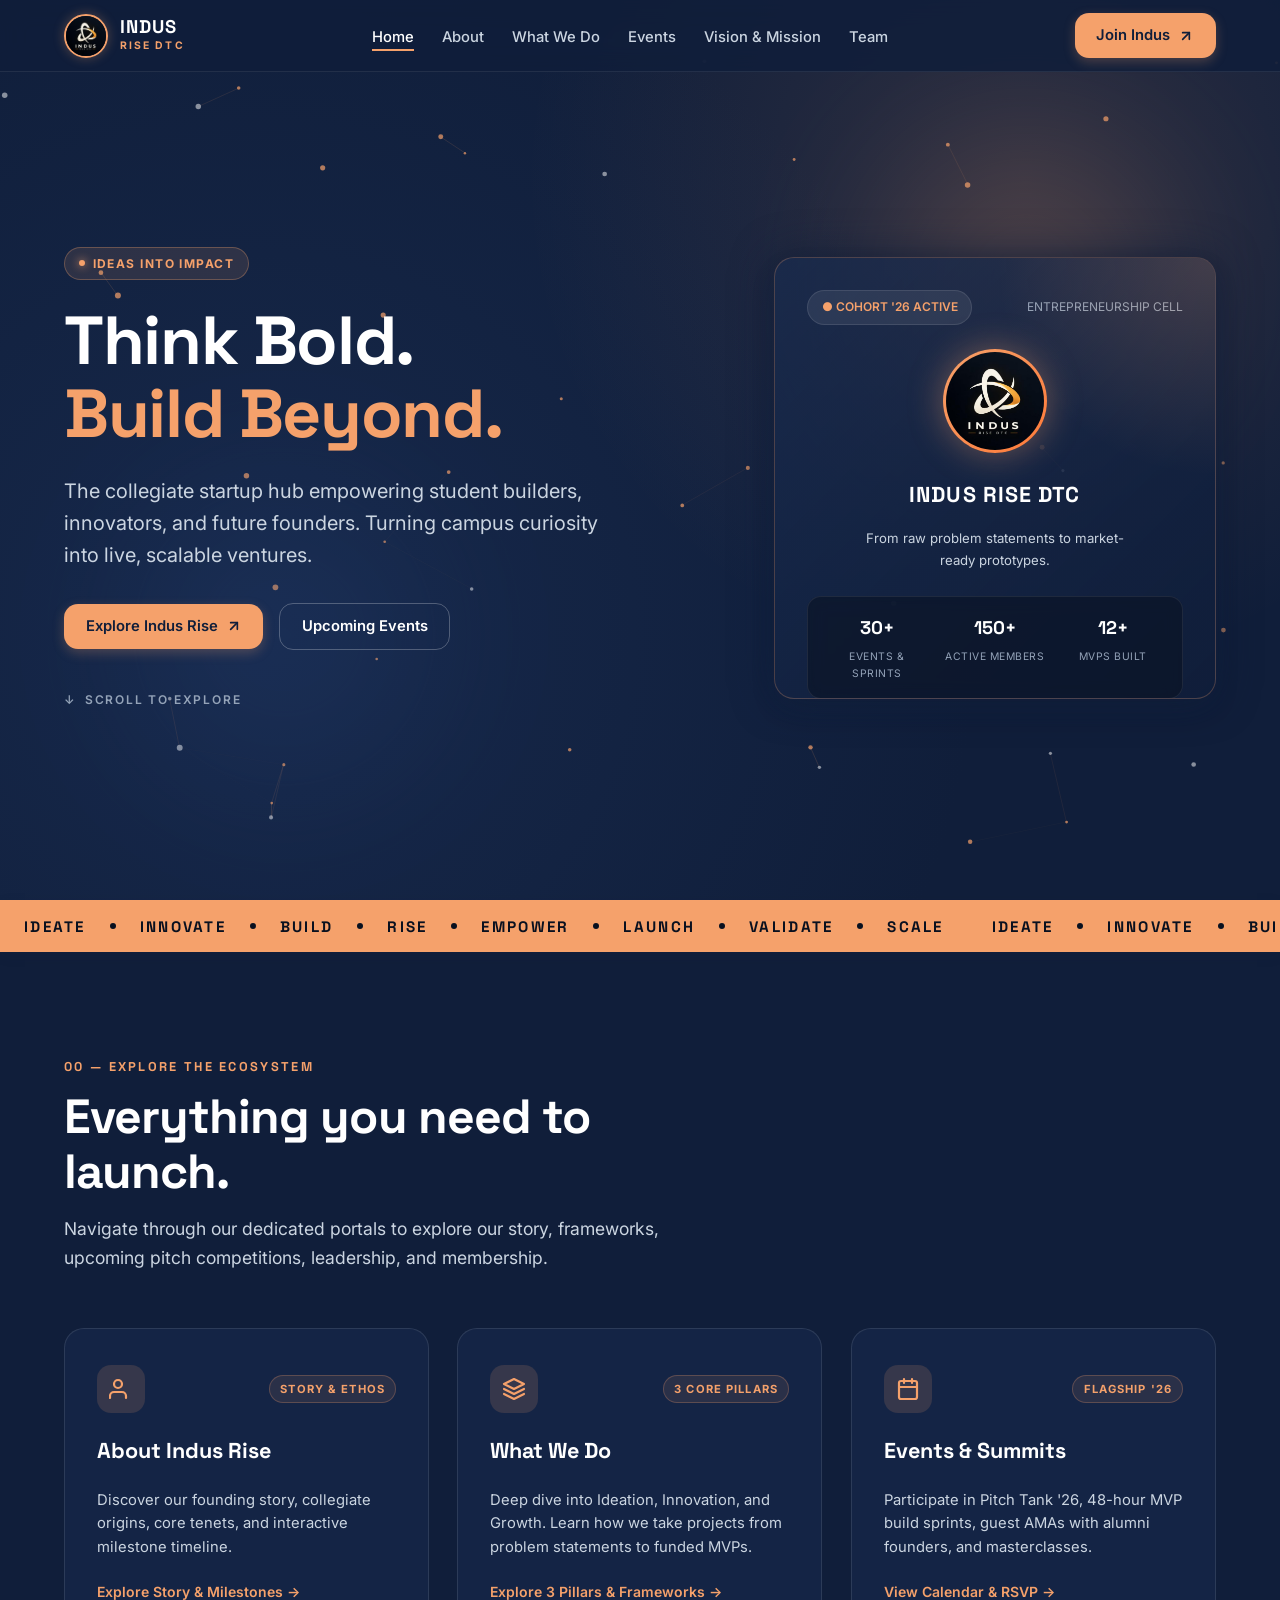
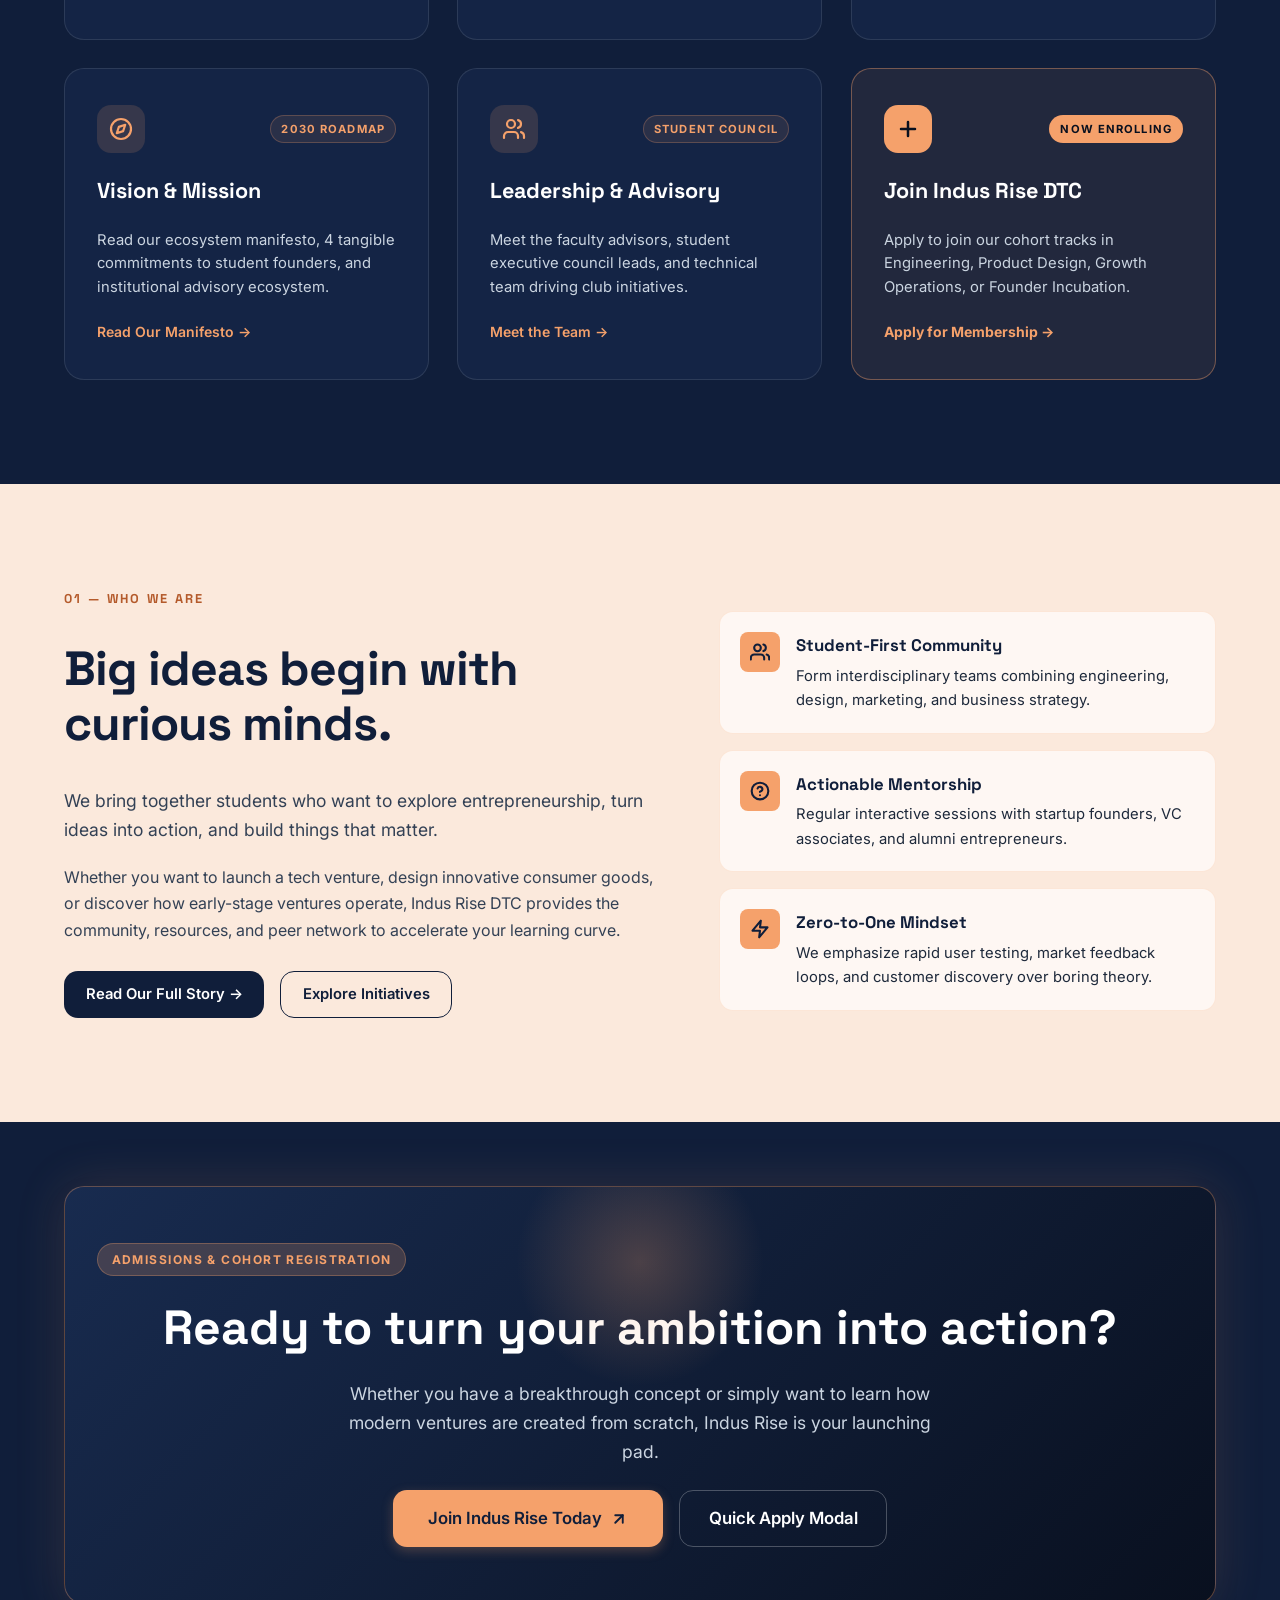
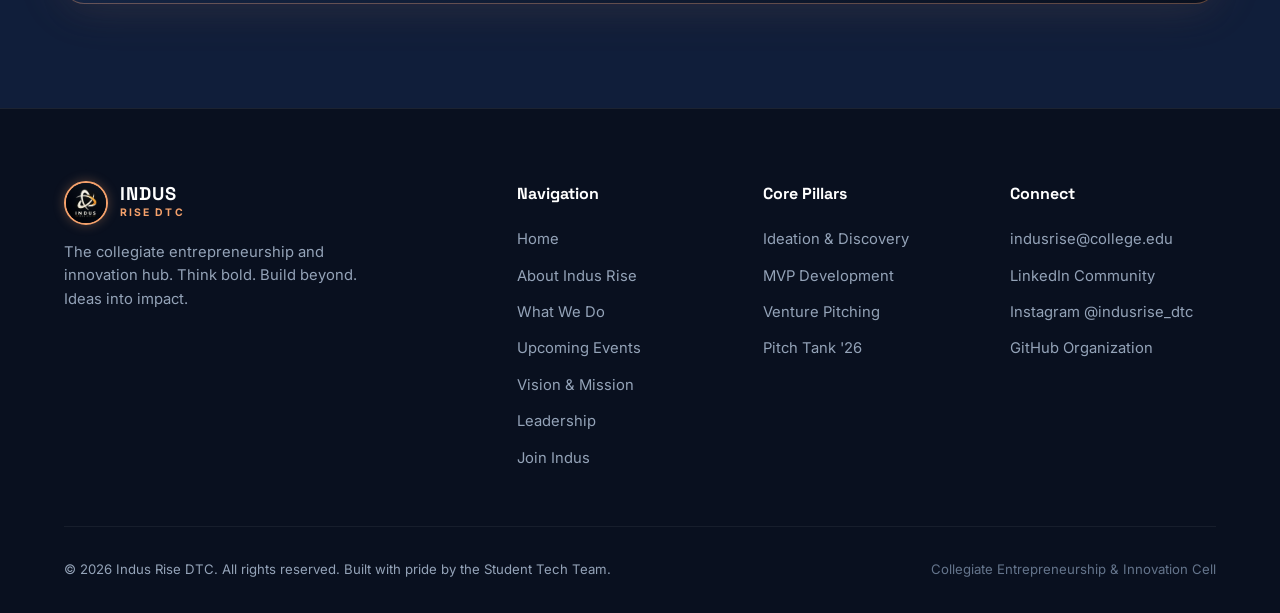
==== commit a125e2bd: "Add dedicated pages, preloader animation, and ambient particle graphics" ====
--- a/index.html
+++ b/index.html
@@ -3,8 +3,8 @@
 <head>
   <meta charset="UTF-8">
   <meta name="viewport" content="width=device-width, initial-scale=1.0">
-  <meta name="description" content="Indus Rise DTC — The collegiate entrepreneurship, startup, and innovation club. Ideas into impact.">
-  <meta name="keywords" content="Indus Rise, Indus Rise DTC, entrepreneurship club, college startup club, student founders, ideation, innovation">
+  <meta name="description" content="Indus Rise DTC — The premier collegiate entrepreneurship, startup, and innovation hub. Ideas into impact.">
+  <meta name="keywords" content="Indus Rise, Indus Rise DTC, entrepreneurship club, college startup club, student founders, ideation, innovation, pitch tank">
   <title>Indus Rise DTC — Think Bold. Build Beyond.</title>
 
   <!-- Favicon -->
@@ -20,25 +20,29 @@
 </head>
 <body>
 
+  <!-- Interactive Branded Preloader -->
+  <div id="preloader" class="preloader" aria-hidden="true">
+    <div class="preloader-emblem">
+      <div class="preloader-ring"></div>
+      <div class="preloader-ring-outer"></div>
+      <img src="assets/logo.png" alt="Indus Rise Logo" class="preloader-logo">
+    </div>
+    <div class="preloader-text">
+      <span id="preloader-status-text">INITIALIZING ECOSYSTEM...</span>
+    </div>
+    <div class="preloader-bar-wrap">
+      <div id="preloader-progress-bar" class="preloader-bar"></div>
+    </div>
+  </div>
+
   <!-- Top Scroll Progress Bar -->
   <div id="scroll-progress" aria-hidden="true"></div>
-
-  <!-- Floating Side Dot Indicators (Desktop) -->
-  <nav class="side-dots-nav" aria-label="Section indicators">
-    <button class="side-dot active" data-target="hero" data-label="Home" aria-label="Scroll to Home"></button>
-    <button class="side-dot" data-target="about" data-label="Who We Are" aria-label="Scroll to About"></button>
-    <button class="side-dot" data-target="pillars" data-label="What We Do" aria-label="Scroll to Pillars"></button>
-    <button class="side-dot" data-target="events" data-label="Events" aria-label="Scroll to Events"></button>
-    <button class="side-dot" data-target="vision-mission" data-label="Vision & Mission" aria-label="Scroll to Vision"></button>
-    <button class="side-dot" data-target="team" data-label="Team" aria-label="Scroll to Team"></button>
-    <button class="side-dot" data-target="join" data-label="Join Us" aria-label="Scroll to Join"></button>
-  </nav>
 
   <!-- Fixed Site Navigation Header -->
   <header class="site-header">
     <div class="nav-container">
       <!-- Brand Logo -->
-      <a href="#hero" class="brand-logo" aria-label="Indus Rise Homepage">
+      <a href="index.html" class="brand-logo" aria-label="Indus Rise Homepage">
         <img src="assets/logo.png" alt="Indus Rise DTC Logo" class="brand-logo-img">
         <div class="logo-text">
           <span class="logo-title">INDUS</span>
@@ -48,17 +52,17 @@
 
       <!-- Desktop Nav Links -->
       <ul class="nav-links">
-        <li><a href="#hero" class="active">Home</a></li>
-        <li><a href="#about">About</a></li>
-        <li><a href="#pillars">What We Do</a></li>
-        <li><a href="#events">Events</a></li>
-        <li><a href="#vision-mission">Vision & Mission</a></li>
-        <li><a href="#team">Team</a></li>
+        <li><a href="index.html" class="active">Home</a></li>
+        <li><a href="about.html">About</a></li>
+        <li><a href="pillars.html">What We Do</a></li>
+        <li><a href="events.html">Events</a></li>
+        <li><a href="vision.html">Vision & Mission</a></li>
+        <li><a href="team.html">Team</a></li>
       </ul>
 
       <!-- Nav CTA & Mobile Hamburger -->
       <div class="nav-actions">
-        <a href="#join" class="btn btn-primary open-join-modal">
+        <a href="join.html" class="btn btn-primary">
           Join Indus
           <svg width="16" height="16" viewBox="0 0 24 24" fill="none" stroke="currentColor" stroke-width="2.5" stroke-linecap="round" stroke-linejoin="round">
             <line x1="7" y1="17" x2="17" y2="7"></line>
@@ -78,43 +82,43 @@
   <aside class="mobile-drawer" aria-label="Mobile Navigation">
     <ul class="mobile-nav-links">
       <li>
-        <a href="#hero">
+        <a href="index.html" class="active">
           <span>Home</span>
           <svg width="18" height="18" viewBox="0 0 24 24" fill="none" stroke="currentColor" stroke-width="2" stroke-linecap="round" stroke-linejoin="round"><path d="M3 9l9-7 9 7v11a2 2 0 0 1-2 2H5a2 2 0 0 1-2-2z"></path></svg>
         </a>
       </li>
       <li>
-        <a href="#about">
+        <a href="about.html">
           <span>About Us</span>
           <svg width="18" height="18" viewBox="0 0 24 24" fill="none" stroke="currentColor" stroke-width="2" stroke-linecap="round" stroke-linejoin="round"><path d="M17 21v-2a4 4 0 0 0-4-4H5a4 4 0 0 0-4 4v2"></path><circle cx="9" cy="7" r="4"></circle></svg>
         </a>
       </li>
       <li>
-        <a href="#pillars">
+        <a href="pillars.html">
           <span>What We Do</span>
           <svg width="18" height="18" viewBox="0 0 24 24" fill="none" stroke="currentColor" stroke-width="2" stroke-linecap="round" stroke-linejoin="round"><polygon points="12 2 2 7 12 12 22 7 12 2"></polygon><polyline points="2 17 12 22 22 17"></polyline><polyline points="2 12 12 17 22 12"></polyline></svg>
         </a>
       </li>
       <li>
-        <a href="#events">
+        <a href="events.html">
           <span>Events & Activities</span>
           <svg width="18" height="18" viewBox="0 0 24 24" fill="none" stroke="currentColor" stroke-width="2" stroke-linecap="round" stroke-linejoin="round"><rect x="3" y="4" width="18" height="18" rx="2" ry="2"></rect><line x1="16" y1="2" x2="16" y2="6"></line><line x1="8" y1="2" x2="8" y2="6"></line><line x1="3" y1="10" x2="21" y2="10"></line></svg>
         </a>
       </li>
       <li>
-        <a href="#vision-mission">
+        <a href="vision.html">
           <span>Vision & Mission</span>
           <svg width="18" height="18" viewBox="0 0 24 24" fill="none" stroke="currentColor" stroke-width="2" stroke-linecap="round" stroke-linejoin="round"><circle cx="12" cy="12" r="10"></circle><polygon points="16.24 7.76 14.12 14.12 7.76 16.24 9.88 9.88 16.24 7.76"></polygon></svg>
         </a>
       </li>
       <li>
-        <a href="#team">
+        <a href="team.html">
           <span>Leadership Team</span>
           <svg width="18" height="18" viewBox="0 0 24 24" fill="none" stroke="currentColor" stroke-width="2" stroke-linecap="round" stroke-linejoin="round"><path d="M16 21v-2a4 4 0 0 0-4-4H6a4 4 0 0 0-4 4v2"></path><circle cx="9" cy="7" r="4"></circle><path d="M22 21v-2a4 4 0 0 0-3-3.87"></path><path d="M16 3.13a4 4 0 0 1 0 7.75"></path></svg>
         </a>
       </li>
       <li>
-        <a href="#join" class="open-join-modal" style="background: rgba(245, 161, 107, 0.2); color: var(--color-peach-500);">
+        <a href="join.html" style="background: rgba(245, 161, 107, 0.2); color: var(--color-peach-500);">
           <span>Join the Club</span>
           <svg width="18" height="18" viewBox="0 0 24 24" fill="none" stroke="currentColor" stroke-width="2" stroke-linecap="round" stroke-linejoin="round"><line x1="12" y1="5" x2="12" y2="19"></line><line x1="5" y1="12" x2="19" y2="12"></line></svg>
         </a>
@@ -123,9 +127,16 @@
   </aside>
 
   <!-- ========================================================================
-       HERO SECTION
+       HERO SECTION WITH AMBIENT PARTICLES
        ======================================================================== -->
   <section id="hero" class="hero-section">
+    <!-- Ambient Particle Canvas & Background Glow Graphics -->
+    <div class="ambient-canvas-wrap" aria-hidden="true">
+      <canvas id="ambient-canvas" class="ambient-canvas"></canvas>
+      <div class="glow-orb glow-orb-peach" style="width: 380px; height: 380px; top: 10%; right: 5%;"></div>
+      <div class="glow-orb glow-orb-navy" style="width: 440px; height: 440px; bottom: 5%; left: 5%;"></div>
+    </div>
+
     <div class="hero-container">
       <!-- Left Column: Copy & CTAs -->
       <div class="hero-content reveal">
@@ -140,23 +151,23 @@
         </h1>
 
         <p class="hero-subtitle">
-          A vibrant collegiate community for thinkers, builders, and future founders. Turning campus curiosity into real-world ventures.
+          The collegiate startup hub empowering student builders, innovators, and future founders. Turning campus curiosity into live, scalable ventures.
         </p>
 
         <div class="hero-cta-group">
-          <a href="#about" class="btn btn-primary">
-            Explore Indus
+          <a href="about.html" class="btn btn-primary">
+            Explore Indus Rise
             <svg width="16" height="16" viewBox="0 0 24 24" fill="none" stroke="currentColor" stroke-width="2.5" stroke-linecap="round" stroke-linejoin="round">
               <line x1="7" y1="17" x2="17" y2="7"></line>
               <polyline points="7 7 17 7 17 17"></polyline>
             </svg>
           </a>
-          <a href="#events" class="btn btn-outline">
-            Our Events
+          <a href="events.html" class="btn btn-outline">
+            Upcoming Events
           </a>
         </div>
 
-        <a href="#about" class="scroll-cue">
+        <a href="#ecosystem" class="scroll-cue">
           <span class="scroll-arrow">↓</span>
           <span>SCROLL TO EXPLORE</span>
         </a>
@@ -164,7 +175,7 @@
 
       <!-- Right Column: Interactive Brand Showcase Canvas -->
       <div class="hero-visual reveal reveal-delay-2">
-        <div class="visual-canvas">
+        <div class="visual-canvas card-glow-spot">
           <div class="visual-card-top">
             <span class="visual-metric-badge">● COHORT '26 ACTIVE</span>
             <span style="font-size: 0.75rem; color: var(--color-slate-400);">ENTREPRENEURSHIP CELL</span>
@@ -182,17 +193,18 @@
             </p>
           </div>
 
+          <!-- Animated Stat Counters -->
           <div class="visual-card-bottom">
-            <div class="stat-item">
-              <span class="stat-num">30+</span>
+            <div class="stat-item counter-box">
+              <span class="stat-num" data-count="30" data-suffix="+">0</span>
               <span class="stat-label">Events & Sprints</span>
             </div>
-            <div class="stat-item">
-              <span class="stat-num">150+</span>
+            <div class="stat-item counter-box">
+              <span class="stat-num" data-count="150" data-suffix="+">0</span>
               <span class="stat-label">Active Members</span>
             </div>
-            <div class="stat-item">
-              <span class="stat-num">12+</span>
+            <div class="stat-item counter-box">
+              <span class="stat-num" data-count="12" data-suffix="+">0</span>
               <span class="stat-label">MVPs Built</span>
             </div>
           </div>
@@ -213,12 +225,153 @@
   </div>
 
   <!-- ========================================================================
-       SECTION 01: ABOUT US (WHO WE ARE)
+       ECOSYSTEM SECTION: DEDICATED HUBS FOR INNOVATORS
        ======================================================================== -->
-  <section id="about" class="section theme-peach">
+  <section id="ecosystem" class="section theme-dark">
+    <div class="section-container">
+      <div class="section-header reveal">
+        <span class="section-tag">00 — EXPLORE THE ECOSYSTEM</span>
+        <h2 class="section-title">Everything you need to launch.</h2>
+        <p class="section-desc">
+          Navigate through our dedicated portals to explore our story, frameworks, upcoming pitch competitions, leadership, and membership.
+        </p>
+      </div>
+
+      <div class="section-preview-grid">
+        <!-- Portal Card 1: About -->
+        <a href="about.html" class="preview-card card-glow-spot reveal reveal-delay-1">
+          <div class="preview-card-header">
+            <div class="preview-card-icon">
+              <svg width="24" height="24" viewBox="0 0 24 24" fill="none" stroke="currentColor" stroke-width="2.2" stroke-linecap="round" stroke-linejoin="round">
+                <path d="M17 21v-2a4 4 0 0 0-4-4H5a4 4 0 0 0-4 4v2"></path>
+                <circle cx="9" cy="7" r="4"></circle>
+              </svg>
+            </div>
+            <span class="preview-card-badge">STORY & ETHOS</span>
+          </div>
+          <h3 class="preview-card-title">About Indus Rise</h3>
+          <p class="preview-card-desc">
+            Discover our founding story, collegiate origins, core tenets, and interactive milestone timeline.
+          </p>
+          <span class="preview-card-link">
+            Explore Story & Milestones →
+          </span>
+        </a>
+
+        <!-- Portal Card 2: What We Do -->
+        <a href="pillars.html" class="preview-card card-glow-spot reveal reveal-delay-2">
+          <div class="preview-card-header">
+            <div class="preview-card-icon">
+              <svg width="24" height="24" viewBox="0 0 24 24" fill="none" stroke="currentColor" stroke-width="2.2" stroke-linecap="round" stroke-linejoin="round">
+                <polygon points="12 2 2 7 12 12 22 7 12 2"></polygon>
+                <polyline points="2 17 12 22 22 17"></polyline>
+                <polyline points="2 12 12 17 22 12"></polyline>
+              </svg>
+            </div>
+            <span class="preview-card-badge">3 CORE PILLARS</span>
+          </div>
+          <h3 class="preview-card-title">What We Do</h3>
+          <p class="preview-card-desc">
+            Deep dive into Ideation, Innovation, and Growth. Learn how we take projects from problem statements to funded MVPs.
+          </p>
+          <span class="preview-card-link">
+            Explore 3 Pillars & Frameworks →
+          </span>
+        </a>
+
+        <!-- Portal Card 3: Events -->
+        <a href="events.html" class="preview-card card-glow-spot reveal reveal-delay-3">
+          <div class="preview-card-header">
+            <div class="preview-card-icon">
+              <svg width="24" height="24" viewBox="0 0 24 24" fill="none" stroke="currentColor" stroke-width="2.2" stroke-linecap="round" stroke-linejoin="round">
+                <rect x="3" y="4" width="18" height="18" rx="2" ry="2"></rect>
+                <line x1="16" y1="2" x2="16" y2="6"></line>
+                <line x1="8" y1="2" x2="8" y2="6"></line>
+                <line x1="3" y1="10" x2="21" y2="10"></line>
+              </svg>
+            </div>
+            <span class="preview-card-badge">FLAGSHIP '26</span>
+          </div>
+          <h3 class="preview-card-title">Events & Summits</h3>
+          <p class="preview-card-desc">
+            Participate in Pitch Tank '26, 48-hour MVP build sprints, guest AMAs with alumni founders, and masterclasses.
+          </p>
+          <span class="preview-card-link">
+            View Calendar & RSVP →
+          </span>
+        </a>
+
+        <!-- Portal Card 4: Vision & Mission -->
+        <a href="vision.html" class="preview-card card-glow-spot reveal reveal-delay-1">
+          <div class="preview-card-header">
+            <div class="preview-card-icon">
+              <svg width="24" height="24" viewBox="0 0 24 24" fill="none" stroke="currentColor" stroke-width="2.2" stroke-linecap="round" stroke-linejoin="round">
+                <circle cx="12" cy="12" r="10"></circle>
+                <polygon points="16.24 7.76 14.12 14.12 7.76 16.24 9.88 9.88 16.24 7.76"></polygon>
+              </svg>
+            </div>
+            <span class="preview-card-badge">2030 ROADMAP</span>
+          </div>
+          <h3 class="preview-card-title">Vision & Mission</h3>
+          <p class="preview-card-desc">
+            Read our ecosystem manifesto, 4 tangible commitments to student founders, and institutional advisory ecosystem.
+          </p>
+          <span class="preview-card-link">
+            Read Our Manifesto →
+          </span>
+        </a>
+
+        <!-- Portal Card 5: Leadership Team -->
+        <a href="team.html" class="preview-card card-glow-spot reveal reveal-delay-2">
+          <div class="preview-card-header">
+            <div class="preview-card-icon">
+              <svg width="24" height="24" viewBox="0 0 24 24" fill="none" stroke="currentColor" stroke-width="2.2" stroke-linecap="round" stroke-linejoin="round">
+                <path d="M16 21v-2a4 4 0 0 0-4-4H6a4 4 0 0 0-4 4v2"></path>
+                <circle cx="9" cy="7" r="4"></circle>
+                <path d="M22 21v-2a4 4 0 0 0-3-3.87"></path>
+                <path d="M16 3.13a4 4 0 0 1 0 7.75"></path>
+              </svg>
+            </div>
+            <span class="preview-card-badge">STUDENT COUNCIL</span>
+          </div>
+          <h3 class="preview-card-title">Leadership & Advisory</h3>
+          <p class="preview-card-desc">
+            Meet the faculty advisors, student executive council leads, and technical team driving club initiatives.
+          </p>
+          <span class="preview-card-link">
+            Meet the Team →
+          </span>
+        </a>
+
+        <!-- Portal Card 6: Join Us -->
+        <a href="join.html" class="preview-card card-glow-spot reveal reveal-delay-3" style="border-color: rgba(245, 161, 107, 0.4); background: rgba(245, 161, 107, 0.08);">
+          <div class="preview-card-header">
+            <div class="preview-card-icon" style="background: var(--color-peach-500); color: var(--color-navy-950);">
+              <svg width="24" height="24" viewBox="0 0 24 24" fill="none" stroke="currentColor" stroke-width="2.5" stroke-linecap="round" stroke-linejoin="round">
+                <line x1="12" y1="5" x2="12" y2="19"></line>
+                <line x1="5" y1="12" x2="19" y2="12"></line>
+              </svg>
+            </div>
+            <span class="preview-card-badge" style="background: var(--color-peach-500); color: var(--color-navy-950);">NOW ENROLLING</span>
+          </div>
+          <h3 class="preview-card-title">Join Indus Rise DTC</h3>
+          <p class="preview-card-desc">
+            Apply to join our cohort tracks in Engineering, Product Design, Growth Operations, or Founder Incubation.
+          </p>
+          <span class="preview-card-link" style="color: var(--color-peach-500); font-weight: 700;">
+            Apply for Membership →
+          </span>
+        </a>
+      </div>
+    </div>
+  </section>
+
+  <!-- ========================================================================
+       FEATURED HIGHLIGHT: WHAT WE DO OVERVIEW
+       ======================================================================== -->
+  <section class="section theme-peach">
     <div class="section-container">
       <div class="about-grid">
-        <!-- Story Copy -->
         <div class="about-text-col reveal">
           <span class="section-tag">01 — WHO WE ARE</span>
           <h2 class="section-title">Big ideas begin with curious minds.</h2>
@@ -228,16 +381,18 @@
           <p style="color: var(--color-slate-700); font-size: 1rem;">
             Whether you want to launch a tech venture, design innovative consumer goods, or discover how early-stage ventures operate, Indus Rise DTC provides the community, resources, and peer network to accelerate your learning curve.
           </p>
-          <div style="margin-top: 0.5rem;">
-            <a href="#pillars" class="btn btn-dark">
-              Discover What We Do ↓
+          <div style="margin-top: 0.5rem; display: flex; gap: 1rem; flex-wrap: wrap;">
+            <a href="about.html" class="btn btn-dark">
+              Read Our Full Story →
             </a>
-          </div>
-        </div>
-
-        <!-- Distinct Features Grid -->
+            <a href="pillars.html" class="btn btn-outline" style="border-color: var(--color-navy-900); color: var(--color-navy-900);">
+              Explore Initiatives
+            </a>
+          </div>
+        </div>
+
         <div class="about-features reveal reveal-delay-2">
-          <div class="about-feature-item">
+          <div class="about-feature-item card-glow-spot">
             <div class="about-feature-icon">
               <svg width="20" height="20" viewBox="0 0 24 24" fill="none" stroke="currentColor" stroke-width="2.5" stroke-linecap="round" stroke-linejoin="round">
                 <path d="M17 21v-2a4 4 0 0 0-4-4H5a4 4 0 0 0-4 4v2"></path>
@@ -252,7 +407,7 @@
             </div>
           </div>
 
-          <div class="about-feature-item">
+          <div class="about-feature-item card-glow-spot">
             <div class="about-feature-icon">
               <svg width="20" height="20" viewBox="0 0 24 24" fill="none" stroke="currentColor" stroke-width="2.5" stroke-linecap="round" stroke-linejoin="round">
                 <circle cx="12" cy="12" r="10"></circle>
@@ -266,7 +421,7 @@
             </div>
           </div>
 
-          <div class="about-feature-item">
+          <div class="about-feature-item card-glow-spot">
             <div class="about-feature-icon">
               <svg width="20" height="20" viewBox="0 0 24 24" fill="none" stroke="currentColor" stroke-width="2.5" stroke-linecap="round" stroke-linejoin="round">
                 <polygon points="13 2 3 14 12 14 11 22 21 10 12 10 13 2"></polygon>
@@ -283,347 +438,9 @@
   </section>
 
   <!-- ========================================================================
-       SECTION 02: WHAT WE DO (CORE PILLARS)
+       CALL TO ACTION: JOIN INDUS BANNER
        ======================================================================== -->
-  <section id="pillars" class="section theme-white">
-    <div class="section-container">
-      <div class="section-header reveal">
-        <span class="section-tag">02 — WHAT WE DO</span>
-        <h2 class="section-title">From ideas to action.</h2>
-        <p class="section-desc">
-          Our initiatives are structured into three continuous pillars designed to take you from a raw insight to a launched initiative.
-        </p>
-      </div>
-
-      <div class="pillars-grid">
-        <!-- Pillar 1: Ideation -->
-        <div class="pillar-card reveal reveal-delay-1">
-          <div class="pillar-icon-box">
-            <svg width="28" height="28" viewBox="0 0 24 24" fill="none" stroke="currentColor" stroke-width="2" stroke-linecap="round" stroke-linejoin="round">
-              <path d="M9 18h6"></path>
-              <path d="M10 22h4"></path>
-              <path d="M15.09 14c.18-.98.65-1.74 1.41-2.5A4.65 4.65 0 0 0 18 8 6 6 0 0 0 6 8c0 1 .23 2.23 1.5 3.5A4.61 4.61 0 0 1 8.91 14"></path>
-            </svg>
-          </div>
-          <h3 class="pillar-name">Ideation</h3>
-          <p class="pillar-desc">
-            Think, question, experiment. We host ideathons, problem-discovery workshops, and customer interview drills to validate genuine market needs.
-          </p>
-          <div class="pillar-tags">
-            <span class="pillar-tag">Problem Validation</span>
-            <span class="pillar-tag">Design Thinking</span>
-            <span class="pillar-tag">Market Discovery</span>
-          </div>
-        </div>
-
-        <!-- Pillar 2: Innovation -->
-        <div class="pillar-card reveal reveal-delay-2">
-          <div class="pillar-icon-box">
-            <svg width="28" height="28" viewBox="0 0 24 24" fill="none" stroke="currentColor" stroke-width="2" stroke-linecap="round" stroke-linejoin="round">
-              <path d="M4.5 16.5c-1.5 1.26-2 5-2 5s3.74-.5 5-2c.71-.84.7-2.13-.09-2.91a2.18 2.18 0 0 0-2.91-.09z"></path>
-              <path d="m12 15-3-3a22 22 0 0 1 2-3.95A12.88 12.88 0 0 1 22 2c0 2.72-.78 7.5-6 11a22.35 22.35 0 0 1-4 2z"></path>
-              <path d="M9 12H4s.55-3.03 2-4c1.62-1.08 5 0 5 0"></path>
-              <path d="M12 15v5s3.03-.55 4-2c1.08-1.62 0-5 0-5"></path>
-            </svg>
-          </div>
-          <h3 class="pillar-name">Innovation</h3>
-          <p class="pillar-desc">
-            Build, test, improve. Rapid MVP sprints, code hackathons, and no-code prototyping tools that turn blueprints into functional software and physical demos.
-          </p>
-          <div class="pillar-tags">
-            <span class="pillar-tag">MVP Sprints</span>
-            <span class="pillar-tag">Tech Hackathons</span>
-            <span class="pillar-tag">Rapid Prototyping</span>
-          </div>
-        </div>
-
-        <!-- Pillar 3: Growth -->
-        <div class="pillar-card reveal reveal-delay-3">
-          <div class="pillar-icon-box">
-            <svg width="28" height="28" viewBox="0 0 24 24" fill="none" stroke="currentColor" stroke-width="2" stroke-linecap="round" stroke-linejoin="round">
-              <polyline points="23 6 13.5 15.5 8.5 10.5 1 18"></polyline>
-              <polyline points="17 6 23 6 23 12"></polyline>
-            </svg>
-          </div>
-          <h3 class="pillar-name">Growth</h3>
-          <p class="pillar-desc">
-            Launch, pitch, rise. Showcase your startups at pitch competitions, connect with early-stage angel funds, and prepare for incubator accelerator cohorts.
-          </p>
-          <div class="pillar-tags">
-            <span class="pillar-tag">Pitch Competitions</span>
-            <span class="pillar-tag">Investor Connect</span>
-            <span class="pillar-tag">Incubation Support</span>
-          </div>
-        </div>
-      </div>
-    </div>
-  </section>
-
-  <!-- ========================================================================
-       SECTION 03: EVENTS & ACTIVITIES
-       ======================================================================== -->
-  <section id="events" class="section theme-dark">
-    <div class="section-container">
-      <div class="section-header reveal">
-        <span class="section-tag">03 — EVENTS & ACTIVITIES</span>
-        <h2 class="section-title">Where ambition meets execution.</h2>
-        <p class="section-desc">
-          Participate in high-energy workshops, pitch battles, and speaker sessions designed to give you practical startup competencies.
-        </p>
-      </div>
-
-      <!-- Category Filter Tabs -->
-      <div class="events-filter-bar reveal">
-        <button class="filter-btn active" data-filter="all">All Events</button>
-        <button class="filter-btn" data-filter="workshop">Workshops</button>
-        <button class="filter-btn" data-filter="competition">Competitions</button>
-        <button class="filter-btn" data-filter="speaker">Speaker Sessions</button>
-      </div>
-
-      <!-- Events Cards Grid -->
-      <div class="events-grid">
-        <!-- Event 1 -->
-        <div class="event-card reveal reveal-delay-1" data-category="workshop">
-          <div class="event-card-header">
-            <span class="event-type-badge">Workshop</span>
-            <span class="event-date">
-              <svg width="14" height="14" viewBox="0 0 24 24" fill="none" stroke="currentColor" stroke-width="2" stroke-linecap="round" stroke-linejoin="round"><rect x="3" y="4" width="18" height="18" rx="2" ry="2"></rect><line x1="16" y1="2" x2="16" y2="6"></line><line x1="8" y1="2" x2="8" y2="6"></line><line x1="3" y1="10" x2="21" y2="10"></line></svg>
-              Nov 18, 2026
-            </span>
-          </div>
-          <h3 class="event-title">The Zero-to-One Founder Blueprint</h3>
-          <p class="event-desc">
-            A hands-on workshop guiding students on market validation, creating lean business models, and identifying early adopters.
-          </p>
-          <div class="event-footer">
-            <span class="event-location">
-              <svg width="14" height="14" viewBox="0 0 24 24" fill="none" stroke="currentColor" stroke-width="2" stroke-linecap="round" stroke-linejoin="round"><path d="M21 10c0 7-9 13-9 13s-9-6-9-13a9 9 0 0 1 18 0z"></path><circle cx="12" cy="10" r="3"></circle></svg>
-              Campus Auditorium
-            </span>
-            <button class="btn btn-primary open-join-modal" style="padding: 0.4rem 0.9rem; font-size: 0.8rem;">Register</button>
-          </div>
-        </div>
-
-        <!-- Event 2 -->
-        <div class="event-card reveal reveal-delay-2" data-category="competition">
-          <div class="event-card-header">
-            <span class="event-type-badge">Competition</span>
-            <span class="event-date">
-              <svg width="14" height="14" viewBox="0 0 24 24" fill="none" stroke="currentColor" stroke-width="2" stroke-linecap="round" stroke-linejoin="round"><rect x="3" y="4" width="18" height="18" rx="2" ry="2"></rect><line x1="16" y1="2" x2="16" y2="6"></line><line x1="8" y1="2" x2="8" y2="6"></line><line x1="3" y1="10" x2="21" y2="10"></line></svg>
-              Dec 05, 2026
-            </span>
-          </div>
-          <h3 class="event-title">Indus Rise Pitch Tank '26</h3>
-          <p class="event-desc">
-            Our flagship startup pitch challenge where top student teams present their MVPs in front of active venture capitalists and angel investors.
-          </p>
-          <div class="event-footer">
-            <span class="event-location">
-              <svg width="14" height="14" viewBox="0 0 24 24" fill="none" stroke="currentColor" stroke-width="2" stroke-linecap="round" stroke-linejoin="round"><path d="M21 10c0 7-9 13-9 13s-9-6-9-13a9 9 0 0 1 18 0z"></path><circle cx="12" cy="10" r="3"></circle></svg>
-              Innovation Hub
-            </span>
-            <button class="btn btn-primary open-join-modal" style="padding: 0.4rem 0.9rem; font-size: 0.8rem;">RSVP Now</button>
-          </div>
-        </div>
-
-        <!-- Event 3 -->
-        <div class="event-card reveal reveal-delay-3" data-category="speaker">
-          <div class="event-card-header">
-            <span class="event-type-badge">Speaker Session</span>
-            <span class="event-date">
-              <svg width="14" height="14" viewBox="0 0 24 24" fill="none" stroke="currentColor" stroke-width="2" stroke-linecap="round" stroke-linejoin="round"><rect x="3" y="4" width="18" height="18" rx="2" ry="2"></rect><line x1="16" y1="2" x2="16" y2="6"></line><line x1="8" y1="2" x2="8" y2="6"></line><line x1="3" y1="10" x2="21" y2="10"></line></svg>
-              Dec 19, 2026
-            </span>
-          </div>
-          <h3 class="event-title">Fireside Chat: Campus to Series A</h3>
-          <p class="event-desc">
-            An intimate AMA with alumni who raised venture capital straight out of engineering college. Unfiltered truths about the startup journey.
-          </p>
-          <div class="event-footer">
-            <span class="event-location">
-              <svg width="14" height="14" viewBox="0 0 24 24" fill="none" stroke="currentColor" stroke-width="2" stroke-linecap="round" stroke-linejoin="round"><path d="M21 10c0 7-9 13-9 13s-9-6-9-13a9 9 0 0 1 18 0z"></path><circle cx="12" cy="10" r="3"></circle></svg>
-              Seminar Hall 2
-            </span>
-            <button class="btn btn-primary open-join-modal" style="padding: 0.4rem 0.9rem; font-size: 0.8rem;">Attend</button>
-          </div>
-        </div>
-
-        <!-- Event 4 -->
-        <div class="event-card reveal reveal-delay-4" data-category="workshop">
-          <div class="event-card-header">
-            <span class="event-type-badge">Workshop</span>
-            <span class="event-date">
-              <svg width="14" height="14" viewBox="0 0 24 24" fill="none" stroke="currentColor" stroke-width="2" stroke-linecap="round" stroke-linejoin="round"><rect x="3" y="4" width="18" height="18" rx="2" ry="2"></rect><line x1="16" y1="2" x2="16" y2="6"></line><line x1="8" y1="2" x2="8" y2="6"></line><line x1="3" y1="10" x2="21" y2="10"></line></svg>
-              Jan 12, 2027
-            </span>
-          </div>
-          <h3 class="event-title">Ship an AI MVP in 48 Hours</h3>
-          <p class="event-desc">
-            A weekend sprint leveraging modern APIs and rapid web prototyping tools to build and deploy your first live product with real users.
-          </p>
-          <div class="event-footer">
-            <span class="event-location">
-              <svg width="14" height="14" viewBox="0 0 24 24" fill="none" stroke="currentColor" stroke-width="2" stroke-linecap="round" stroke-linejoin="round"><path d="M21 10c0 7-9 13-9 13s-9-6-9-13a9 9 0 0 1 18 0z"></path><circle cx="12" cy="10" r="3"></circle></svg>
-              Computer Lab 3
-            </span>
-            <button class="btn btn-primary open-join-modal" style="padding: 0.4rem 0.9rem; font-size: 0.8rem;">Register</button>
-          </div>
-        </div>
-      </div>
-    </div>
-  </section>
-
-  <!-- ========================================================================
-       SECTION 04: VISION & MISSION
-       ======================================================================== -->
-  <section id="vision-mission" class="section theme-peach">
-    <div class="section-container">
-      <div class="section-header reveal">
-        <span class="section-tag">04 — VISION & MISSION</span>
-        <h2 class="section-title">Empowering the next generation.</h2>
-        <p class="section-desc">
-          Building a resilient bridge between academic learning and high-impact entrepreneurial endeavors.
-        </p>
-      </div>
-
-      <div class="vision-mission-grid">
-        <!-- Vision Card -->
-        <div class="vm-card vision reveal reveal-delay-1">
-          <div class="vm-icon-bubble">
-            <svg width="32" height="32" viewBox="0 0 24 24" fill="none" stroke="currentColor" stroke-width="2" stroke-linecap="round" stroke-linejoin="round">
-              <circle cx="12" cy="12" r="10"></circle>
-              <line x1="2" y1="12" x2="22" y2="12"></line>
-              <path d="M12 2a15.3 15.3 0 0 1 4 10 15.3 15.3 0 0 1-4 10 15.3 15.3 0 0 1-4-10 15.3 15.3 0 0 1 4-10z"></path>
-            </svg>
-          </div>
-          <span class="vm-label">OUR VISION</span>
-          <h3 class="vm-title">To build the most vibrant, founder-friendly campus community in the region.</h3>
-          <p class="vm-body">
-            We envision an ecosystem where every student feels empowered to identify pressing societal and technological challenges, formulate bold solutions, and take the fearless leap from learner to founder.
-          </p>
-        </div>
-
-        <!-- Mission Card -->
-        <div class="vm-card mission reveal reveal-delay-2">
-          <div class="vm-icon-bubble">
-            <svg width="32" height="32" viewBox="0 0 24 24" fill="none" stroke="currentColor" stroke-width="2" stroke-linecap="round" stroke-linejoin="round">
-              <path d="m3 9 9-7 9 7v11a2 2 0 0 1-2 2H5a2 2 0 0 1-2-2z"></path>
-              <polyline points="9 22 9 12 15 12 15 22"></polyline>
-            </svg>
-          </div>
-          <span class="vm-label">OUR MISSION</span>
-          <h3 class="vm-title">Actionable toolkits, founder mentorship, and peer collaboration.</h3>
-          <p class="vm-body">
-            Our mission is to democratize entrepreneurship across engineering and business streams. We provide the mentorship, physical sandbox, and investor exposure needed to transform dorm-room ideas into scalable ventures.
-          </p>
-        </div>
-      </div>
-    </div>
-  </section>
-
-  <!-- ========================================================================
-       SECTION 05: MEET THE TEAM
-       ======================================================================== -->
-  <section id="team" class="section theme-dark">
-    <div class="section-container">
-      <div class="section-header reveal">
-        <span class="section-tag">05 — LEADERSHIP & TEAM</span>
-        <h2 class="section-title">The minds powering Indus Rise.</h2>
-        <p class="section-desc">
-          Passionate student leaders and faculty mentors committed to fostering entrepreneurship across our campus.
-        </p>
-      </div>
-
-      <!-- Faculty Mentor Spotlight -->
-      <div class="team-faculty-highlight reveal">
-        <div class="team-avatar">FA</div>
-        <div class="team-info">
-          <h4>Faculty Coordinator & Advisory Board</h4>
-          <span class="role-title">Entrepreneurship & Innovation Cell</span>
-          <p style="color: var(--color-slate-300); font-size: 0.925rem; margin-top: 0.5rem; max-width: 650px;">
-            Providing institutional guidance, industry partnerships, and incubation backing to ensure our students have real access to capital and patents.
-          </p>
-        </div>
-      </div>
-
-      <!-- Core Student Team Grid -->
-      <div class="team-grid">
-        <!-- Lead 1 -->
-        <div class="team-card reveal reveal-delay-1">
-          <div class="member-avatar">IR</div>
-          <div>
-            <h4 class="member-name">President</h4>
-            <span class="member-role">Club President & Strategy</span>
-            <p class="member-department">2nd Year · Computer Science</p>
-          </div>
-          <div class="member-socials">
-            <a href="#" class="social-icon-link" aria-label="LinkedIn Profile">
-              <svg width="15" height="15" viewBox="0 0 24 24" fill="none" stroke="currentColor" stroke-width="2" stroke-linecap="round" stroke-linejoin="round"><path d="M16 8a6 6 0 0 1 6 6v7h-4v-7a2 2 0 0 0-2-2 2 2 0 0 0-2 2v7h-4v-7a6 6 0 0 1 6-6z"></path><rect x="2" y="9" width="4" height="12"></rect><circle cx="4" cy="4" r="2"></circle></svg>
-            </a>
-            <a href="#" class="social-icon-link" aria-label="Twitter / X">
-              <svg width="15" height="15" viewBox="0 0 24 24" fill="none" stroke="currentColor" stroke-width="2" stroke-linecap="round" stroke-linejoin="round"><path d="M23 3a10.9 10.9 0 0 1-3.14 1.53 4.48 4.48 0 0 0-7.86 3v1A10.66 10.66 0 0 1 3 4s-4 9 5 13a11.64 11.64 0 0 1-7 2c9 5 20 0 20-11.5a4.5 4.5 0 0 0-.08-.83A7.72 7.72 0 0 0 23 3z"></path></svg>
-            </a>
-          </div>
-        </div>
-
-        <!-- Lead 2 -->
-        <div class="team-card reveal reveal-delay-2">
-          <div class="member-avatar">TL</div>
-          <div>
-            <h4 class="member-name">Tech Lead</h4>
-            <span class="member-role">Technical Head & Product Sprints</span>
-            <p class="member-department">2nd Year · Information Tech</p>
-          </div>
-          <div class="member-socials">
-            <a href="#" class="social-icon-link" aria-label="GitHub Profile">
-              <svg width="15" height="15" viewBox="0 0 24 24" fill="none" stroke="currentColor" stroke-width="2" stroke-linecap="round" stroke-linejoin="round"><path d="M9 19c-5 1.5-5-2.5-7-3m14 6v-3.87a3.37 3.37 0 0 0-.94-2.61c3.14-.35 6.44-1.54 6.44-7A5.44 5.44 0 0 0 20 4.77 5.07 5.07 0 0 0 19.91 1S18.73.65 16 2.48a13.38 13.38 0 0 0-7 0C6.27.65 5.09 1 5.09 1A5.07 5.07 0 0 0 5 4.77a5.44 5.44 0 0 0-1.5 3.78c0 5.42 3.3 6.61 6.44 7A3.37 3.37 0 0 0 9 18.13V22"></path></svg>
-            </a>
-            <a href="#" class="social-icon-link" aria-label="LinkedIn Profile">
-              <svg width="15" height="15" viewBox="0 0 24 24" fill="none" stroke="currentColor" stroke-width="2" stroke-linecap="round" stroke-linejoin="round"><path d="M16 8a6 6 0 0 1 6 6v7h-4v-7a2 2 0 0 0-2-2 2 2 0 0 0-2 2v7h-4v-7a6 6 0 0 1 6-6z"></path><rect x="2" y="9" width="4" height="12"></rect><circle cx="4" cy="4" r="2"></circle></svg>
-            </a>
-          </div>
-        </div>
-
-        <!-- Lead 3 -->
-        <div class="team-card reveal reveal-delay-3">
-          <div class="member-avatar">OP</div>
-          <div>
-            <h4 class="member-name">Operations Lead</h4>
-            <span class="member-role">Head of Events & Logistics</span>
-            <p class="member-department">2nd Year · Electronics</p>
-          </div>
-          <div class="member-socials">
-            <a href="#" class="social-icon-link" aria-label="LinkedIn Profile">
-              <svg width="15" height="15" viewBox="0 0 24 24" fill="none" stroke="currentColor" stroke-width="2" stroke-linecap="round" stroke-linejoin="round"><path d="M16 8a6 6 0 0 1 6 6v7h-4v-7a2 2 0 0 0-2-2 2 2 0 0 0-2 2v7h-4v-7a6 6 0 0 1 6-6z"></path><rect x="2" y="9" width="4" height="12"></rect><circle cx="4" cy="4" r="2"></circle></svg>
-            </a>
-          </div>
-        </div>
-
-        <!-- Lead 4 -->
-        <div class="team-card reveal reveal-delay-4">
-          <div class="member-avatar">PR</div>
-          <div>
-            <h4 class="member-name">Outreach Lead</h4>
-            <span class="member-role">Marketing & Community PR</span>
-            <p class="member-department">2nd Year · Business & Data</p>
-          </div>
-          <div class="member-socials">
-            <a href="#" class="social-icon-link" aria-label="LinkedIn Profile">
-              <svg width="15" height="15" viewBox="0 0 24 24" fill="none" stroke="currentColor" stroke-width="2" stroke-linecap="round" stroke-linejoin="round"><path d="M16 8a6 6 0 0 1 6 6v7h-4v-7a2 2 0 0 0-2-2 2 2 0 0 0-2 2v7h-4v-7a6 6 0 0 1 6-6z"></path><rect x="2" y="9" width="4" height="12"></rect><circle cx="4" cy="4" r="2"></circle></svg>
-            </a>
-            <a href="#" class="social-icon-link" aria-label="Instagram">
-              <svg width="15" height="15" viewBox="0 0 24 24" fill="none" stroke="currentColor" stroke-width="2" stroke-linecap="round" stroke-linejoin="round"><rect x="2" y="2" width="20" height="20" rx="5" ry="5"></rect><path d="M16 11.37A4 4 0 1 1 12.63 8 4 4 0 0 1 16 11.37z"></path><line x1="17.5" y1="6.5" x2="17.51" y2="6.5"></line></svg>
-            </a>
-          </div>
-        </div>
-      </div>
-    </div>
-  </section>
-
-  <!-- ========================================================================
-       SECTION 06: JOIN INDUS (CALL TO ACTION)
-       ======================================================================== -->
-  <section id="join" class="section theme-dark" style="padding-top: 2rem;">
+  <section class="section theme-dark" style="padding-top: 4rem;">
     <div class="section-container">
       <div class="cta-box reveal">
         <div class="badge-tag" style="background: rgba(245, 161, 107, 0.2);">
@@ -633,13 +450,18 @@
         <p class="cta-subtitle">
           Whether you have a breakthrough concept or simply want to learn how modern ventures are created from scratch, Indus Rise is your launching pad.
         </p>
-        <button class="btn btn-primary open-join-modal" style="padding: 0.85rem 2rem; font-size: 1.05rem;">
-          Join Indus Rise Today
-          <svg width="18" height="18" viewBox="0 0 24 24" fill="none" stroke="currentColor" stroke-width="2.5" stroke-linecap="round" stroke-linejoin="round">
-            <line x1="7" y1="17" x2="17" y2="7"></line>
-            <polyline points="7 7 17 7 17 17"></polyline>
-          </svg>
-        </button>
+        <div style="display: flex; gap: 1rem; flex-wrap: wrap; justify-content: center;">
+          <a href="join.html" class="btn btn-primary" style="padding: 0.85rem 2.2rem; font-size: 1.05rem;">
+            Join Indus Rise Today
+            <svg width="18" height="18" viewBox="0 0 24 24" fill="none" stroke="currentColor" stroke-width="2.5" stroke-linecap="round" stroke-linejoin="round">
+              <line x1="7" y1="17" x2="17" y2="7"></line>
+              <polyline points="7 7 17 7 17 17"></polyline>
+            </svg>
+          </a>
+          <button class="btn btn-outline open-join-modal" style="padding: 0.85rem 1.8rem; font-size: 1.05rem;">
+            Quick Apply Modal
+          </button>
+        </div>
       </div>
     </div>
   </section>
@@ -666,22 +488,23 @@
         <div class="footer-nav-col">
           <h5>Navigation</h5>
           <ul class="footer-links">
-            <li><a href="#hero">Home</a></li>
-            <li><a href="#about">About Indus Rise</a></li>
-            <li><a href="#pillars">What We Do</a></li>
-            <li><a href="#events">Upcoming Events</a></li>
-            <li><a href="#vision-mission">Vision & Mission</a></li>
-            <li><a href="#team">Leadership</a></li>
+            <li><a href="index.html">Home</a></li>
+            <li><a href="about.html">About Indus Rise</a></li>
+            <li><a href="pillars.html">What We Do</a></li>
+            <li><a href="events.html">Upcoming Events</a></li>
+            <li><a href="vision.html">Vision & Mission</a></li>
+            <li><a href="team.html">Leadership</a></li>
+            <li><a href="join.html">Join Indus</a></li>
           </ul>
         </div>
 
         <div class="footer-nav-col">
-          <h5>Domains</h5>
+          <h5>Core Pillars</h5>
           <ul class="footer-links">
-            <li><a href="#pillars">Ideation & Discovery</a></li>
-            <li><a href="#pillars">MVP Development</a></li>
-            <li><a href="#pillars">Venture Pitching</a></li>
-            <li><a href="#events">Founder Series</a></li>
+            <li><a href="pillars.html">Ideation & Discovery</a></li>
+            <li><a href="pillars.html">MVP Development</a></li>
+            <li><a href="pillars.html">Venture Pitching</a></li>
+            <li><a href="events.html">Pitch Tank '26</a></li>
           </ul>
         </div>
 
@@ -710,9 +533,7 @@
     </svg>
   </button>
 
-  <!-- ========================================================================
-       MODAL: JOIN INDUS REGISTRATION FORM
-       ======================================================================== -->
+  <!-- Modal Dialog: Quick Application Form -->
   <div id="join-modal" class="modal-overlay" aria-modal="true" role="dialog" aria-labelledby="modal-heading">
     <div class="modal-dialog">
       <button class="modal-close-btn" aria-label="Close dialog">&times;</button>
--- a/css/style.css
+++ b/css/style.css
@@ -1640,7 +1640,535 @@
     transition: none !important;
   }
   .ticker-track { animation: none; }
-  .ascend-icon-ring { animation: none; }
+  .ascend-icon-ring,
+  .hero-emblem-wrap { animation: none; }
   .badge-dot { animation: none; }
   .scroll-arrow { animation: none; }
-}
+  .preloader-ring,
+  .preloader-ring-outer { animation: none; }
+}
+
+/* ==========================================================================
+   19. Interactive Preloader Animation
+   ========================================================================== */
+.preloader {
+  position: fixed;
+  inset: 0;
+  background-color: var(--color-navy-950);
+  z-index: 10000;
+  display: flex;
+  flex-direction: column;
+  align-items: center;
+  justify-content: center;
+  gap: 1.5rem;
+  transition: opacity 0.6s cubic-bezier(0.16, 1, 0.3, 1), visibility 0.6s cubic-bezier(0.16, 1, 0.3, 1);
+}
+
+.preloader.fade-out {
+  opacity: 0;
+  visibility: hidden;
+  pointer-events: none;
+}
+
+.preloader-emblem {
+  position: relative;
+  width: 90px;
+  height: 90px;
+  display: flex;
+  align-items: center;
+  justify-content: center;
+}
+
+.preloader-ring {
+  position: absolute;
+  inset: -6px;
+  border-radius: 50%;
+  border: 3px solid transparent;
+  border-top-color: var(--color-peach-500);
+  border-right-color: #ff7a38;
+  animation: preloader-spin 1.2s cubic-bezier(0.5, 0, 0.5, 1) infinite;
+}
+
+.preloader-ring-outer {
+  position: absolute;
+  inset: -14px;
+  border-radius: 50%;
+  border: 2px dashed rgba(245, 161, 107, 0.3);
+  animation: preloader-spin-reverse 4s linear infinite;
+}
+
+.preloader-logo {
+  width: 100%;
+  height: 100%;
+  object-fit: cover;
+  border-radius: 50%;
+  border: 2px solid var(--color-peach-500);
+  box-shadow: var(--shadow-glow);
+}
+
+@keyframes preloader-spin {
+  0% { transform: rotate(0deg); }
+  100% { transform: rotate(360deg); }
+}
+
+@keyframes preloader-spin-reverse {
+  0% { transform: rotate(360deg); }
+  100% { transform: rotate(0deg); }
+}
+
+.preloader-text {
+  font-family: var(--font-heading);
+  font-size: 0.85rem;
+  letter-spacing: 0.22em;
+  color: var(--color-white);
+  font-weight: 700;
+  text-transform: uppercase;
+  display: flex;
+  align-items: center;
+  gap: 0.5rem;
+}
+
+.preloader-bar-wrap {
+  width: 180px;
+  height: 4px;
+  background: rgba(255, 255, 255, 0.1);
+  border-radius: var(--border-radius-full);
+  overflow: hidden;
+  position: relative;
+}
+
+.preloader-bar {
+  position: absolute;
+  left: 0;
+  top: 0;
+  height: 100%;
+  width: 0%;
+  background: linear-gradient(90deg, var(--color-peach-500), #ff7a38);
+  border-radius: var(--border-radius-full);
+  transition: width 0.35s ease;
+}
+
+/* ==========================================================================
+   20. Ambient Particle Canvas & Visual Graphics
+   ========================================================================== */
+.ambient-canvas-wrap {
+  position: absolute;
+  inset: 0;
+  pointer-events: none;
+  overflow: hidden;
+  z-index: 1;
+}
+
+.ambient-canvas {
+  width: 100%;
+  height: 100%;
+  display: block;
+}
+
+.glow-orb {
+  position: absolute;
+  border-radius: 50%;
+  filter: blur(80px);
+  pointer-events: none;
+  opacity: 0.3;
+}
+
+.glow-orb-peach {
+  background: radial-gradient(circle, var(--color-peach-500) 0%, transparent 70%);
+}
+
+.glow-orb-navy {
+  background: radial-gradient(circle, var(--color-navy-light) 0%, transparent 70%);
+}
+
+/* ==========================================================================
+   21. Subpage Banner & Breadcrumbs
+   ========================================================================== */
+.page-banner {
+  position: relative;
+  padding-top: calc(var(--nav-height) + 3.5rem);
+  padding-bottom: 4.5rem;
+  background: radial-gradient(circle at 85% 20%, rgba(245, 161, 107, 0.12) 0%, transparent 45%),
+              radial-gradient(circle at 15% 80%, rgba(24, 43, 79, 0.8) 0%, transparent 55%),
+              var(--color-navy-900);
+  overflow: hidden;
+  border-bottom: 1px solid rgba(255, 255, 255, 0.08);
+}
+
+.page-banner-content {
+  position: relative;
+  z-index: 2;
+  max-width: 820px;
+}
+
+.breadcrumbs {
+  display: flex;
+  align-items: center;
+  gap: 0.5rem;
+  font-size: 0.825rem;
+  color: var(--color-slate-400);
+  margin-bottom: 1.25rem;
+}
+
+.breadcrumbs a {
+  color: var(--color-slate-300);
+  transition: color var(--transition-fast);
+}
+
+.breadcrumbs a:hover {
+  color: var(--color-peach-500);
+}
+
+.breadcrumbs span.sep {
+  color: var(--color-slate-500);
+}
+
+.breadcrumbs span.current {
+  color: var(--color-peach-500);
+  font-weight: 600;
+}
+
+.page-banner-title {
+  font-family: var(--font-heading);
+  font-size: clamp(2.25rem, 5vw, 3.75rem);
+  font-weight: 700;
+  color: var(--color-white);
+  line-height: 1.12;
+  letter-spacing: -0.02em;
+  margin-bottom: 1.25rem;
+}
+
+.page-banner-desc {
+  font-size: 1.15rem;
+  color: var(--color-slate-300);
+  line-height: 1.65;
+}
+
+/* ==========================================================================
+   22. Home Page Hub: Section Teaser Portal Cards
+   ========================================================================== */
+.section-preview-grid {
+  display: grid;
+  grid-template-columns: 1fr;
+  gap: 1.75rem;
+}
+
+@media (min-width: 640px) {
+  .section-preview-grid {
+    grid-template-columns: repeat(2, 1fr);
+  }
+}
+
+@media (min-width: 1024px) {
+  .section-preview-grid {
+    grid-template-columns: repeat(3, 1fr);
+  }
+}
+
+.preview-card {
+  background: rgba(24, 43, 79, 0.55);
+  border: 1px solid rgba(255, 255, 255, 0.1);
+  border-radius: var(--border-radius-lg);
+  padding: 2.25rem 2rem;
+  display: flex;
+  flex-direction: column;
+  gap: 1.25rem;
+  transition: all var(--transition-base);
+  position: relative;
+  overflow: hidden;
+}
+
+.preview-card::before {
+  content: '';
+  position: absolute;
+  top: 0;
+  left: 0;
+  width: 100%;
+  height: 4px;
+  background: var(--color-peach-500);
+  transform: scaleX(0);
+  transform-origin: left;
+  transition: transform var(--transition-base);
+}
+
+.preview-card:hover {
+  transform: translateY(-6px);
+  border-color: rgba(245, 161, 107, 0.5);
+  box-shadow: var(--shadow-lg), 0 0 30px rgba(245, 161, 107, 0.15);
+  background: rgba(24, 43, 79, 0.85);
+}
+
+.preview-card:hover::before {
+  transform: scaleX(1);
+}
+
+.preview-card-header {
+  display: flex;
+  align-items: center;
+  justify-content: space-between;
+}
+
+.preview-card-icon {
+  width: 48px;
+  height: 48px;
+  border-radius: var(--border-radius-md);
+  background: rgba(245, 161, 107, 0.15);
+  color: var(--color-peach-500);
+  display: flex;
+  align-items: center;
+  justify-content: center;
+  transition: background var(--transition-fast), color var(--transition-fast);
+}
+
+.preview-card:hover .preview-card-icon {
+  background: var(--color-peach-500);
+  color: var(--color-navy-950);
+}
+
+.preview-card-badge {
+  font-size: 0.7rem;
+  font-weight: 700;
+  letter-spacing: 0.1em;
+  text-transform: uppercase;
+  color: var(--color-peach-500);
+  padding: 0.25rem 0.65rem;
+  border-radius: var(--border-radius-full);
+  background: rgba(245, 161, 107, 0.1);
+  border: 1px solid rgba(245, 161, 107, 0.25);
+}
+
+.preview-card-title {
+  font-family: var(--font-heading);
+  font-size: 1.35rem;
+  font-weight: 700;
+  color: var(--color-white);
+}
+
+.preview-card-desc {
+  font-size: 0.925rem;
+  color: var(--color-slate-300);
+  line-height: 1.6;
+}
+
+.preview-card-link {
+  display: inline-flex;
+  align-items: center;
+  gap: 0.5rem;
+  font-size: 0.875rem;
+  font-weight: 600;
+  color: var(--color-peach-500);
+  margin-top: auto;
+  transition: gap var(--transition-fast);
+}
+
+.preview-card:hover .preview-card-link {
+  gap: 0.75rem;
+}
+
+/* ==========================================================================
+   23. Timeline UI Component (About page & Roadmaps)
+   ========================================================================== */
+.timeline-track {
+  position: relative;
+  padding-left: 2.75rem;
+}
+
+.timeline-track::before {
+  content: '';
+  position: absolute;
+  top: 10px;
+  bottom: 10px;
+  left: 11px;
+  width: 2px;
+  background: linear-gradient(180deg, var(--color-peach-500) 0%, rgba(245, 161, 107, 0.2) 100%);
+}
+
+.timeline-node {
+  position: relative;
+  margin-bottom: 2.75rem;
+}
+
+.timeline-node:last-child {
+  margin-bottom: 0;
+}
+
+.timeline-dot {
+  position: absolute;
+  left: -2.75rem;
+  top: 4px;
+  width: 24px;
+  height: 24px;
+  border-radius: 50%;
+  background: var(--color-navy-900);
+  border: 3px solid var(--color-peach-500);
+  box-shadow: 0 0 14px rgba(245, 161, 107, 0.4);
+}
+
+.timeline-content {
+  background: rgba(255, 255, 255, 0.04);
+  border: 1px solid rgba(255, 255, 255, 0.1);
+  border-radius: var(--border-radius-md);
+  padding: 1.75rem;
+  transition: all var(--transition-base);
+}
+
+.timeline-content:hover {
+  background: rgba(255, 255, 255, 0.08);
+  border-color: rgba(245, 161, 107, 0.4);
+  transform: translateX(4px);
+}
+
+.timeline-date {
+  font-size: 0.8rem;
+  font-weight: 700;
+  letter-spacing: 0.1em;
+  color: var(--color-peach-500);
+  text-transform: uppercase;
+  margin-bottom: 0.4rem;
+  display: block;
+}
+
+.timeline-title {
+  font-family: var(--font-heading);
+  font-size: 1.25rem;
+  font-weight: 700;
+  color: var(--color-white);
+  margin-bottom: 0.5rem;
+}
+
+.timeline-desc {
+  font-size: 0.925rem;
+  color: var(--color-slate-300);
+  line-height: 1.6;
+}
+
+/* ==========================================================================
+   24. Accordion UI Component (FAQs)
+   ========================================================================== */
+.accordion-group {
+  display: flex;
+  flex-direction: column;
+  gap: 1rem;
+}
+
+.accordion-item {
+  background: rgba(255, 255, 255, 0.04);
+  border: 1px solid rgba(255, 255, 255, 0.1);
+  border-radius: var(--border-radius-md);
+  overflow: hidden;
+  transition: border-color var(--transition-fast), background var(--transition-fast);
+}
+
+.accordion-item.active {
+  border-color: rgba(245, 161, 107, 0.4);
+  background: rgba(255, 255, 255, 0.07);
+}
+
+.accordion-header {
+  width: 100%;
+  padding: 1.35rem 1.75rem;
+  display: flex;
+  align-items: center;
+  justify-content: space-between;
+  gap: 1rem;
+  background: transparent;
+  border: none;
+  cursor: pointer;
+  text-align: left;
+  color: var(--color-white);
+  font-family: var(--font-heading);
+  font-size: 1.1rem;
+  font-weight: 600;
+}
+
+.accordion-icon {
+  width: 20px;
+  height: 20px;
+  transition: transform var(--transition-fast);
+  color: var(--color-peach-500);
+  flex-shrink: 0;
+}
+
+.accordion-item.active .accordion-icon {
+  transform: rotate(180deg);
+}
+
+.accordion-body {
+  max-height: 0;
+  overflow: hidden;
+  transition: max-height 0.35s cubic-bezier(0.16, 1, 0.3, 1), padding 0.35s ease;
+  padding: 0 1.75rem;
+  color: var(--color-slate-300);
+  font-size: 0.95rem;
+  line-height: 1.7;
+}
+
+.accordion-item.active .accordion-body {
+  padding-bottom: 1.5rem;
+}
+
+/* ==========================================================================
+   25. Animated Counters UI
+   ========================================================================== */
+.counter-box {
+  display: flex;
+  flex-direction: column;
+  gap: 0.3rem;
+}
+
+.counter-number {
+  font-family: var(--font-heading);
+  font-size: clamp(2.25rem, 4vw, 3.25rem);
+  font-weight: 700;
+  color: var(--color-peach-500);
+  line-height: 1;
+}
+
+.counter-label {
+  font-size: 0.85rem;
+  color: var(--color-slate-400);
+  text-transform: uppercase;
+  letter-spacing: 0.08em;
+  font-weight: 600;
+}
+
+/* ==========================================================================
+   26. Interactive Cards Mouse Spotlight Glow
+   ========================================================================== */
+.card-glow-spot {
+  position: relative;
+  overflow: hidden;
+}
+
+.card-glow-spot::after {
+  content: '';
+  position: absolute;
+  top: var(--glow-y, -100px);
+  left: var(--glow-x, -100px);
+  width: 240px;
+  height: 240px;
+  border-radius: 50%;
+  background: radial-gradient(circle, rgba(245, 161, 107, 0.15) 0%, transparent 70%);
+  transform: translate(-50%, -50%);
+  pointer-events: none;
+  opacity: 0;
+  transition: opacity 0.3s ease;
+}
+
+.card-glow-spot:hover::after {
+  opacity: 1;
+}
+
+/* Interactive Details Table / Grid */
+.details-grid-2col {
+  display: grid;
+  grid-template-columns: 1fr;
+  gap: 2rem;
+}
+
+@media (min-width: 768px) {
+  .details-grid-2col {
+    grid-template-columns: repeat(2, 1fr);
+  }
+}
+
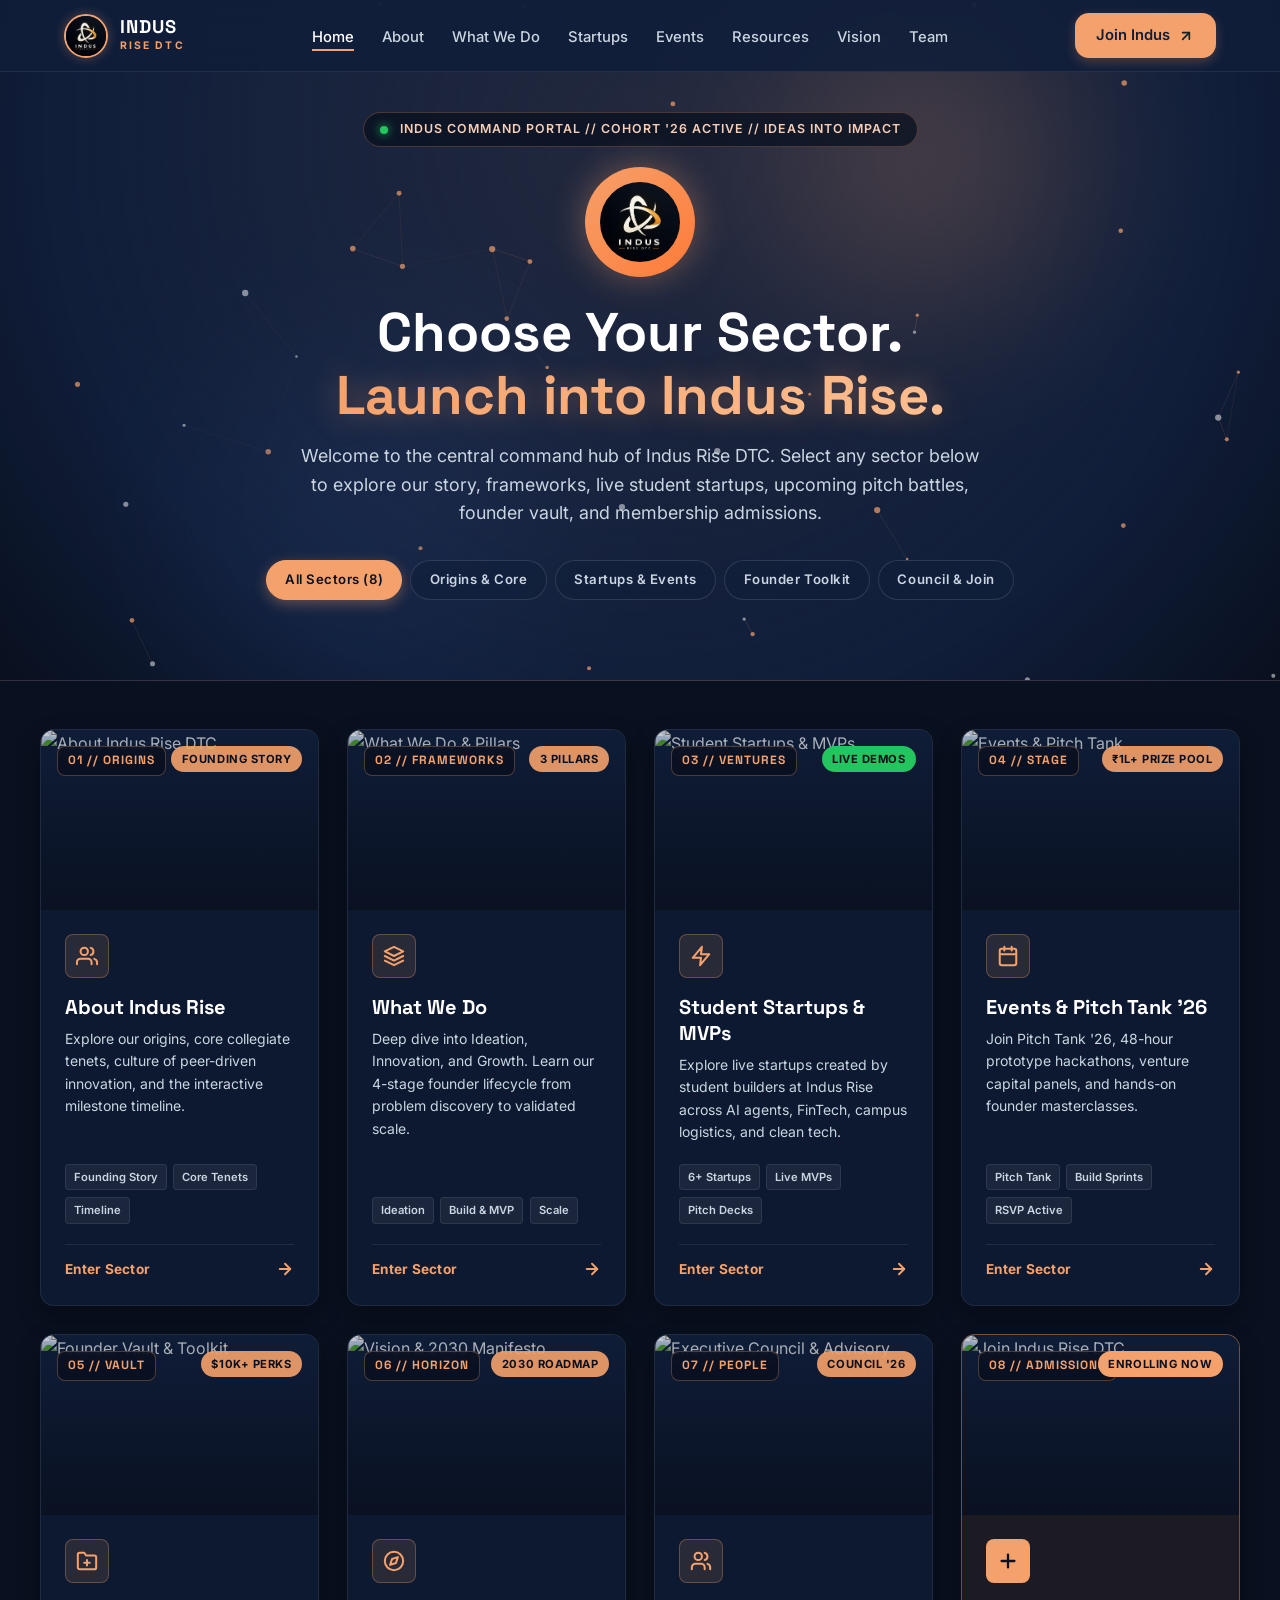
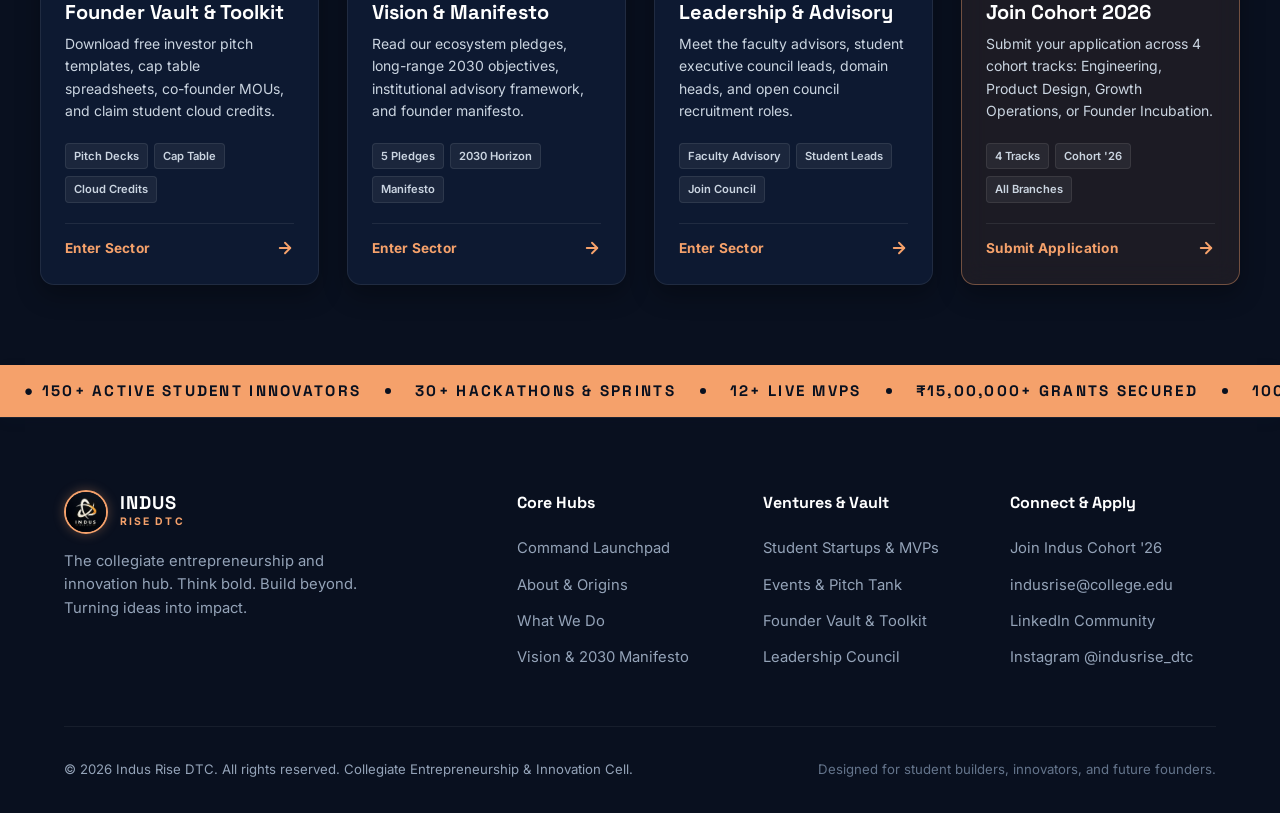
==== commit 42bfca42: "feat: transform homepage into interactive launchpad hub, add startups and resources pages with inter" ====
--- a/index.html
+++ b/index.html
@@ -3,9 +3,9 @@
 <head>
   <meta charset="UTF-8">
   <meta name="viewport" content="width=device-width, initial-scale=1.0">
-  <meta name="description" content="Indus Rise DTC — The premier collegiate entrepreneurship, startup, and innovation hub. Ideas into impact.">
-  <meta name="keywords" content="Indus Rise, Indus Rise DTC, entrepreneurship club, college startup club, student founders, ideation, innovation, pitch tank">
-  <title>Indus Rise DTC — Think Bold. Build Beyond.</title>
+  <meta name="description" content="Indus Rise DTC — Command Launchpad. Choose your destination to explore our collegiate startup ecosystem, student ventures, pitch competitions, and founder vault.">
+  <meta name="keywords" content="Indus Rise, Indus Rise DTC, entrepreneurship club, college startups, student ventures, pitch tank, founder vault, launchpad">
+  <title>Indus Rise DTC — Launchpad & Command Portal</title>
 
   <!-- Favicon -->
   <link rel="icon" type="image/png" href="assets/logo.png">
@@ -28,7 +28,7 @@
       <img src="assets/logo.png" alt="Indus Rise Logo" class="preloader-logo">
     </div>
     <div class="preloader-text">
-      <span id="preloader-status-text">INITIALIZING ECOSYSTEM...</span>
+      <span id="preloader-status-text">INITIALIZING LAUNCHPAD...</span>
     </div>
     <div class="preloader-bar-wrap">
       <div id="preloader-progress-bar" class="preloader-bar"></div>
@@ -55,8 +55,10 @@
         <li><a href="index.html" class="active">Home</a></li>
         <li><a href="about.html">About</a></li>
         <li><a href="pillars.html">What We Do</a></li>
+        <li><a href="startups.html">Startups</a></li>
         <li><a href="events.html">Events</a></li>
-        <li><a href="vision.html">Vision & Mission</a></li>
+        <li><a href="resources.html">Resources</a></li>
+        <li><a href="vision.html">Vision</a></li>
         <li><a href="team.html">Team</a></li>
       </ul>
 
@@ -100,9 +102,21 @@
         </a>
       </li>
       <li>
+        <a href="startups.html">
+          <span>Startups & MVPs</span>
+          <svg width="18" height="18" viewBox="0 0 24 24" fill="none" stroke="currentColor" stroke-width="2" stroke-linecap="round" stroke-linejoin="round"><path d="M13 2L3 14h9l-1 8 10-12h-9l1-8z"></path></svg>
+        </a>
+      </li>
+      <li>
         <a href="events.html">
-          <span>Events & Activities</span>
+          <span>Events & Pitch Tank</span>
           <svg width="18" height="18" viewBox="0 0 24 24" fill="none" stroke="currentColor" stroke-width="2" stroke-linecap="round" stroke-linejoin="round"><rect x="3" y="4" width="18" height="18" rx="2" ry="2"></rect><line x1="16" y1="2" x2="16" y2="6"></line><line x1="8" y1="2" x2="8" y2="6"></line><line x1="3" y1="10" x2="21" y2="10"></line></svg>
+        </a>
+      </li>
+      <li>
+        <a href="resources.html">
+          <span>Founder Vault</span>
+          <svg width="18" height="18" viewBox="0 0 24 24" fill="none" stroke="currentColor" stroke-width="2" stroke-linecap="round" stroke-linejoin="round"><path d="M22 19a2 2 0 0 1-2 2H4a2 2 0 0 1-2-2V5a2 2 0 0 1 2-2h5l2 3h9a2 2 0 0 1 2 2z"></path></svg>
         </a>
       </li>
       <li>
@@ -127,344 +141,346 @@
   </aside>
 
   <!-- ========================================================================
-       HERO SECTION WITH AMBIENT PARTICLES
+       COMMAND LAUNCHPAD HERO SECTION
        ======================================================================== -->
-  <section id="hero" class="hero-section">
+  <section class="launchpad-hero">
     <!-- Ambient Particle Canvas & Background Glow Graphics -->
     <div class="ambient-canvas-wrap" aria-hidden="true">
       <canvas id="ambient-canvas" class="ambient-canvas"></canvas>
-      <div class="glow-orb glow-orb-peach" style="width: 380px; height: 380px; top: 10%; right: 5%;"></div>
-      <div class="glow-orb glow-orb-navy" style="width: 440px; height: 440px; bottom: 5%; left: 5%;"></div>
-    </div>
-
-    <div class="hero-container">
-      <!-- Left Column: Copy & CTAs -->
-      <div class="hero-content reveal">
-        <div class="badge-tag">
-          <span class="badge-dot"></span>
-          <span>IDEAS INTO IMPACT</span>
-        </div>
-
-        <h1 class="hero-headline">
-          Think Bold.<br>
-          <span class="highlight">Build Beyond.</span>
-        </h1>
-
-        <p class="hero-subtitle">
-          The collegiate startup hub empowering student builders, innovators, and future founders. Turning campus curiosity into live, scalable ventures.
-        </p>
-
-        <div class="hero-cta-group">
-          <a href="about.html" class="btn btn-primary">
-            Explore Indus Rise
-            <svg width="16" height="16" viewBox="0 0 24 24" fill="none" stroke="currentColor" stroke-width="2.5" stroke-linecap="round" stroke-linejoin="round">
-              <line x1="7" y1="17" x2="17" y2="7"></line>
-              <polyline points="7 7 17 7 17 17"></polyline>
-            </svg>
-          </a>
-          <a href="events.html" class="btn btn-outline">
-            Upcoming Events
-          </a>
-        </div>
-
-        <a href="#ecosystem" class="scroll-cue">
-          <span class="scroll-arrow">↓</span>
-          <span>SCROLL TO EXPLORE</span>
-        </a>
+      <div class="glow-orb glow-orb-peach" style="width: 450px; height: 450px; top: -10%; right: 10%;"></div>
+      <div class="glow-orb glow-orb-navy" style="width: 500px; height: 500px; bottom: -10%; left: 10%;"></div>
+    </div>
+
+    <div class="launchpad-header-wrap">
+      <!-- Status Badge -->
+      <div class="command-status-bar reveal">
+        <span class="status-beacon"></span>
+        <span>INDUS COMMAND PORTAL // COHORT '26 ACTIVE // IDEAS INTO IMPACT</span>
       </div>
 
-      <!-- Right Column: Interactive Brand Showcase Canvas -->
-      <div class="hero-visual reveal reveal-delay-2">
-        <div class="visual-canvas card-glow-spot">
-          <div class="visual-card-top">
-            <span class="visual-metric-badge">● COHORT '26 ACTIVE</span>
-            <span style="font-size: 0.75rem; color: var(--color-slate-400);">ENTREPRENEURSHIP CELL</span>
-          </div>
-
-          <div class="visual-center-art">
-            <div class="hero-emblem-wrap">
-              <img src="assets/logo.png" alt="Indus Rise DTC Logo" class="hero-emblem-img">
-            </div>
-            <h3 style="font-family: var(--font-heading); color: var(--color-white); font-size: 1.35rem; margin-top: 0.5rem; letter-spacing: 0.05em;">
-              INDUS RISE DTC
-            </h3>
-            <p style="font-size: 0.825rem; color: var(--color-slate-300); max-width: 280px;">
-              From raw problem statements to market-ready prototypes.
-            </p>
-          </div>
-
-          <!-- Animated Stat Counters -->
-          <div class="visual-card-bottom">
-            <div class="stat-item counter-box">
-              <span class="stat-num" data-count="30" data-suffix="+">0</span>
-              <span class="stat-label">Events & Sprints</span>
-            </div>
-            <div class="stat-item counter-box">
-              <span class="stat-num" data-count="150" data-suffix="+">0</span>
-              <span class="stat-label">Active Members</span>
-            </div>
-            <div class="stat-item counter-box">
-              <span class="stat-num" data-count="12" data-suffix="+">0</span>
-              <span class="stat-label">MVPs Built</span>
-            </div>
-          </div>
-        </div>
+      <!-- Main Emblem -->
+      <div class="hero-emblem-wrap reveal" style="margin: 0 auto 1.5rem; width: 110px; height: 110px;">
+        <img src="assets/logo.png" alt="Indus Rise DTC Logo" class="hero-emblem-img" style="width: 80px; height: 80px;">
       </div>
+
+      <h1 class="launchpad-title reveal">
+        Choose Your Sector.<br>
+        <span class="glow-word">Launch into Indus Rise.</span>
+      </h1>
+
+      <p class="launchpad-subtitle reveal">
+        Welcome to the central command hub of Indus Rise DTC. Select any sector below to explore our story, frameworks, live student startups, upcoming pitch battles, founder vault, and membership admissions.
+      </p>
+
+      <!-- Category Filter Tabs -->
+      <div class="portal-filter-bar reveal">
+        <button class="portal-filter-pill active" data-portal-filter="all">All Sectors (8)</button>
+        <button class="portal-filter-pill" data-portal-filter="core">Origins & Core</button>
+        <button class="portal-filter-pill" data-portal-filter="ventures">Startups & Events</button>
+        <button class="portal-filter-pill" data-portal-filter="toolkit">Founder Toolkit</button>
+        <button class="portal-filter-pill" data-portal-filter="network">Council & Join</button>
+      </div>
     </div>
   </section>
 
   <!-- ========================================================================
-       MARQUEE TICKER RIBBON
+       PORTAL GATEWAY GRID (CHOOSE WHERE TO GO - ONE-CLICK OPEN)
+       ======================================================================== -->
+  <section class="portal-gateway-section">
+    <div class="portal-gateway-grid">
+
+      <!-- PORTAL 1: ABOUT US -->
+      <a href="about.html" class="portal-card card-glow-spot reveal reveal-delay-1" data-portal-category="core">
+        <div class="portal-card-media">
+          <img src="https://images.unsplash.com/photo-1522071820081-009f0129c71c?auto=format&fit=crop&w=800&q=80" alt="About Indus Rise DTC" class="portal-card-img" loading="lazy">
+          <div class="portal-card-media-overlay"></div>
+          <span class="portal-card-index">01 // ORIGINS</span>
+          <span class="portal-card-badge">FOUNDING STORY</span>
+        </div>
+        <div class="portal-card-body">
+          <div class="portal-card-icon-wrap">
+            <svg width="22" height="22" viewBox="0 0 24 24" fill="none" stroke="currentColor" stroke-width="2.2" stroke-linecap="round" stroke-linejoin="round">
+              <path d="M17 21v-2a4 4 0 0 0-4-4H5a4 4 0 0 0-4 4v2"></path>
+              <circle cx="9" cy="7" r="4"></circle>
+              <path d="M23 21v-2a4 4 0 0 0-3-3.87"></path>
+              <path d="M16 3.13a4 4 0 0 1 0 7.75"></path>
+            </svg>
+          </div>
+          <h2 class="portal-card-title">About Indus Rise</h2>
+          <p class="portal-card-desc">
+            Explore our origins, core collegiate tenets, culture of peer-driven innovation, and the interactive milestone timeline.
+          </p>
+          <div class="portal-card-tags">
+            <span class="portal-card-tag">Founding Story</span>
+            <span class="portal-card-tag">Core Tenets</span>
+            <span class="portal-card-tag">Timeline</span>
+          </div>
+          <div class="portal-card-action">
+            <span>Enter Sector</span>
+            <svg width="18" height="18" viewBox="0 0 24 24" fill="none" stroke="currentColor" stroke-width="2.5" stroke-linecap="round" stroke-linejoin="round">
+              <line x1="5" y1="12" x2="19" y2="12"></line>
+              <polyline points="12 5 19 12 12 19"></polyline>
+            </svg>
+          </div>
+        </div>
+      </a>
+
+      <!-- PORTAL 2: WHAT WE DO (PILLARS) -->
+      <a href="pillars.html" class="portal-card card-glow-spot reveal reveal-delay-2" data-portal-category="core">
+        <div class="portal-card-media">
+          <img src="https://images.unsplash.com/photo-1519389950473-47ba0277781c?auto=format&fit=crop&w=800&q=80" alt="What We Do & Pillars" class="portal-card-img" loading="lazy">
+          <div class="portal-card-media-overlay"></div>
+          <span class="portal-card-index">02 // FRAMEWORKS</span>
+          <span class="portal-card-badge">3 PILLARS</span>
+        </div>
+        <div class="portal-card-body">
+          <div class="portal-card-icon-wrap">
+            <svg width="22" height="22" viewBox="0 0 24 24" fill="none" stroke="currentColor" stroke-width="2.2" stroke-linecap="round" stroke-linejoin="round">
+              <polygon points="12 2 2 7 12 12 22 7 12 2"></polygon>
+              <polyline points="2 17 12 22 22 17"></polyline>
+              <polyline points="2 12 12 17 22 12"></polyline>
+            </svg>
+          </div>
+          <h2 class="portal-card-title">What We Do</h2>
+          <p class="portal-card-desc">
+            Deep dive into Ideation, Innovation, and Growth. Learn our 4-stage founder lifecycle from problem discovery to validated scale.
+          </p>
+          <div class="portal-card-tags">
+            <span class="portal-card-tag">Ideation</span>
+            <span class="portal-card-tag">Build & MVP</span>
+            <span class="portal-card-tag">Scale</span>
+          </div>
+          <div class="portal-card-action">
+            <span>Enter Sector</span>
+            <svg width="18" height="18" viewBox="0 0 24 24" fill="none" stroke="currentColor" stroke-width="2.5" stroke-linecap="round" stroke-linejoin="round">
+              <line x1="5" y1="12" x2="19" y2="12"></line>
+              <polyline points="12 5 19 12 12 19"></polyline>
+            </svg>
+          </div>
+        </div>
+      </a>
+
+      <!-- PORTAL 3: STARTUP SHOWCASE (NEW) -->
+      <a href="startups.html" class="portal-card card-glow-spot reveal reveal-delay-3" data-portal-category="ventures">
+        <div class="portal-card-media">
+          <img src="https://images.unsplash.com/photo-1551288049-bebda4e38f71?auto=format&fit=crop&w=800&q=80" alt="Student Startups & MVPs" class="portal-card-img" loading="lazy">
+          <div class="portal-card-media-overlay"></div>
+          <span class="portal-card-index">03 // VENTURES</span>
+          <span class="portal-card-badge" style="background: #22c55e; color: #09101f;">LIVE DEMOS</span>
+        </div>
+        <div class="portal-card-body">
+          <div class="portal-card-icon-wrap">
+            <svg width="22" height="22" viewBox="0 0 24 24" fill="none" stroke="currentColor" stroke-width="2.2" stroke-linecap="round" stroke-linejoin="round">
+              <path d="M13 2L3 14h9l-1 8 10-12h-9l1-8z"></path>
+            </svg>
+          </div>
+          <h2 class="portal-card-title">Student Startups & MVPs</h2>
+          <p class="portal-card-desc">
+            Explore live startups created by student builders at Indus Rise across AI agents, FinTech, campus logistics, and clean tech.
+          </p>
+          <div class="portal-card-tags">
+            <span class="portal-card-tag">6+ Startups</span>
+            <span class="portal-card-tag">Live MVPs</span>
+            <span class="portal-card-tag">Pitch Decks</span>
+          </div>
+          <div class="portal-card-action">
+            <span>Enter Sector</span>
+            <svg width="18" height="18" viewBox="0 0 24 24" fill="none" stroke="currentColor" stroke-width="2.5" stroke-linecap="round" stroke-linejoin="round">
+              <line x1="5" y1="12" x2="19" y2="12"></line>
+              <polyline points="12 5 19 12 12 19"></polyline>
+            </svg>
+          </div>
+        </div>
+      </a>
+
+      <!-- PORTAL 4: EVENTS & PITCH TANK -->
+      <a href="events.html" class="portal-card card-glow-spot reveal reveal-delay-4" data-portal-category="ventures">
+        <div class="portal-card-media">
+          <img src="https://images.unsplash.com/photo-1475721027785-f74eccf877e2?auto=format&fit=crop&w=800&q=80" alt="Events & Pitch Tank" class="portal-card-img" loading="lazy">
+          <div class="portal-card-media-overlay"></div>
+          <span class="portal-card-index">04 // STAGE</span>
+          <span class="portal-card-badge">₹1L+ PRIZE POOL</span>
+        </div>
+        <div class="portal-card-body">
+          <div class="portal-card-icon-wrap">
+            <svg width="22" height="22" viewBox="0 0 24 24" fill="none" stroke="currentColor" stroke-width="2.2" stroke-linecap="round" stroke-linejoin="round">
+              <rect x="3" y="4" width="18" height="18" rx="2" ry="2"></rect>
+              <line x1="16" y1="2" x2="16" y2="6"></line>
+              <line x1="8" y1="2" x2="8" y2="6"></line>
+              <line x1="3" y1="10" x2="21" y2="10"></line>
+            </svg>
+          </div>
+          <h2 class="portal-card-title">Events & Pitch Tank '26</h2>
+          <p class="portal-card-desc">
+            Join Pitch Tank '26, 48-hour prototype hackathons, venture capital panels, and hands-on founder masterclasses.
+          </p>
+          <div class="portal-card-tags">
+            <span class="portal-card-tag">Pitch Tank</span>
+            <span class="portal-card-tag">Build Sprints</span>
+            <span class="portal-card-tag">RSVP Active</span>
+          </div>
+          <div class="portal-card-action">
+            <span>Enter Sector</span>
+            <svg width="18" height="18" viewBox="0 0 24 24" fill="none" stroke="currentColor" stroke-width="2.5" stroke-linecap="round" stroke-linejoin="round">
+              <line x1="5" y1="12" x2="19" y2="12"></line>
+              <polyline points="12 5 19 12 12 19"></polyline>
+            </svg>
+          </div>
+        </div>
+      </a>
+
+      <!-- PORTAL 5: FOUNDER VAULT & TOOLKIT (NEW) -->
+      <a href="resources.html" class="portal-card card-glow-spot reveal reveal-delay-1" data-portal-category="toolkit">
+        <div class="portal-card-media">
+          <img src="https://images.unsplash.com/photo-1498050108023-c5249f4df085?auto=format&fit=crop&w=800&q=80" alt="Founder Vault & Toolkit" class="portal-card-img" loading="lazy">
+          <div class="portal-card-media-overlay"></div>
+          <span class="portal-card-index">05 // VAULT</span>
+          <span class="portal-card-badge">$10K+ PERKS</span>
+        </div>
+        <div class="portal-card-body">
+          <div class="portal-card-icon-wrap">
+            <svg width="22" height="22" viewBox="0 0 24 24" fill="none" stroke="currentColor" stroke-width="2.2" stroke-linecap="round" stroke-linejoin="round">
+              <path d="M22 19a2 2 0 0 1-2 2H4a2 2 0 0 1-2-2V5a2 2 0 0 1 2-2h5l2 3h9a2 2 0 0 1 2 2z"></path>
+              <line x1="12" y1="11" x2="12" y2="17"></line>
+              <line x1="9" y1="14" x2="15" y2="14"></line>
+            </svg>
+          </div>
+          <h2 class="portal-card-title">Founder Vault & Toolkit</h2>
+          <p class="portal-card-desc">
+            Download free investor pitch templates, cap table spreadsheets, co-founder MOUs, and claim student cloud credits.
+          </p>
+          <div class="portal-card-tags">
+            <span class="portal-card-tag">Pitch Decks</span>
+            <span class="portal-card-tag">Cap Table</span>
+            <span class="portal-card-tag">Cloud Credits</span>
+          </div>
+          <div class="portal-card-action">
+            <span>Enter Sector</span>
+            <svg width="18" height="18" viewBox="0 0 24 24" fill="none" stroke="currentColor" stroke-width="2.5" stroke-linecap="round" stroke-linejoin="round">
+              <line x1="5" y1="12" x2="19" y2="12"></line>
+              <polyline points="12 5 19 12 12 19"></polyline>
+            </svg>
+          </div>
+        </div>
+      </a>
+
+      <!-- PORTAL 6: VISION & 2030 MANIFESTO -->
+      <a href="vision.html" class="portal-card card-glow-spot reveal reveal-delay-2" data-portal-category="toolkit">
+        <div class="portal-card-media">
+          <img src="https://images.unsplash.com/photo-1451187580459-43490279c0fa?auto=format&fit=crop&w=800&q=80" alt="Vision & 2030 Manifesto" class="portal-card-img" loading="lazy">
+          <div class="portal-card-media-overlay"></div>
+          <span class="portal-card-index">06 // HORIZON</span>
+          <span class="portal-card-badge">2030 ROADMAP</span>
+        </div>
+        <div class="portal-card-body">
+          <div class="portal-card-icon-wrap">
+            <svg width="22" height="22" viewBox="0 0 24 24" fill="none" stroke="currentColor" stroke-width="2.2" stroke-linecap="round" stroke-linejoin="round">
+              <circle cx="12" cy="12" r="10"></circle>
+              <polygon points="16.24 7.76 14.12 14.12 7.76 16.24 9.88 9.88 16.24 7.76"></polygon>
+            </svg>
+          </div>
+          <h2 class="portal-card-title">Vision & Manifesto</h2>
+          <p class="portal-card-desc">
+            Read our ecosystem pledges, long-range 2030 objectives, institutional advisory framework, and founder manifesto.
+          </p>
+          <div class="portal-card-tags">
+            <span class="portal-card-tag">5 Pledges</span>
+            <span class="portal-card-tag">2030 Horizon</span>
+            <span class="portal-card-tag">Manifesto</span>
+          </div>
+          <div class="portal-card-action">
+            <span>Enter Sector</span>
+            <svg width="18" height="18" viewBox="0 0 24 24" fill="none" stroke="currentColor" stroke-width="2.5" stroke-linecap="round" stroke-linejoin="round">
+              <line x1="5" y1="12" x2="19" y2="12"></line>
+              <polyline points="12 5 19 12 12 19"></polyline>
+            </svg>
+          </div>
+        </div>
+      </a>
+
+      <!-- PORTAL 7: LEADERSHIP TEAM -->
+      <a href="team.html" class="portal-card card-glow-spot reveal reveal-delay-3" data-portal-category="network">
+        <div class="portal-card-media">
+          <img src="https://images.unsplash.com/photo-1531482615713-2afd69097998?auto=format&fit=crop&w=800&q=80" alt="Executive Council & Advisory" class="portal-card-img" loading="lazy">
+          <div class="portal-card-media-overlay"></div>
+          <span class="portal-card-index">07 // PEOPLE</span>
+          <span class="portal-card-badge">COUNCIL '26</span>
+        </div>
+        <div class="portal-card-body">
+          <div class="portal-card-icon-wrap">
+            <svg width="22" height="22" viewBox="0 0 24 24" fill="none" stroke="currentColor" stroke-width="2.2" stroke-linecap="round" stroke-linejoin="round">
+              <path d="M16 21v-2a4 4 0 0 0-4-4H6a4 4 0 0 0-4 4v2"></path>
+              <circle cx="9" cy="7" r="4"></circle>
+              <path d="M22 21v-2a4 4 0 0 0-3-3.87"></path>
+              <path d="M16 3.13a4 4 0 0 1 0 7.75"></path>
+            </svg>
+          </div>
+          <h2 class="portal-card-title">Leadership & Advisory</h2>
+          <p class="portal-card-desc">
+            Meet the faculty advisors, student executive council leads, domain heads, and open council recruitment roles.
+          </p>
+          <div class="portal-card-tags">
+            <span class="portal-card-tag">Faculty Advisory</span>
+            <span class="portal-card-tag">Student Leads</span>
+            <span class="portal-card-tag">Join Council</span>
+          </div>
+          <div class="portal-card-action">
+            <span>Enter Sector</span>
+            <svg width="18" height="18" viewBox="0 0 24 24" fill="none" stroke="currentColor" stroke-width="2.5" stroke-linecap="round" stroke-linejoin="round">
+              <line x1="5" y1="12" x2="19" y2="12"></line>
+              <polyline points="12 5 19 12 12 19"></polyline>
+            </svg>
+          </div>
+        </div>
+      </a>
+
+      <!-- PORTAL 8: JOIN INDUS -->
+      <a href="join.html" class="portal-card card-glow-spot reveal reveal-delay-4" data-portal-category="network" style="border-color: rgba(245, 161, 107, 0.4); background: rgba(245, 161, 107, 0.08);">
+        <div class="portal-card-media">
+          <img src="https://images.unsplash.com/photo-1517245386807-bb43f82c33c4?auto=format&fit=crop&w=800&q=80" alt="Join Indus Rise DTC" class="portal-card-img" loading="lazy">
+          <div class="portal-card-media-overlay"></div>
+          <span class="portal-card-index">08 // ADMISSIONS</span>
+          <span class="portal-card-badge" style="background: var(--color-peach-500); color: var(--color-navy-950);">ENROLLING NOW</span>
+        </div>
+        <div class="portal-card-body">
+          <div class="portal-card-icon-wrap" style="background: var(--color-peach-500); color: var(--color-navy-950);">
+            <svg width="22" height="22" viewBox="0 0 24 24" fill="none" stroke="currentColor" stroke-width="2.5" stroke-linecap="round" stroke-linejoin="round">
+              <line x1="12" y1="5" x2="12" y2="19"></line>
+              <line x1="5" y1="12" x2="19" y2="12"></line>
+            </svg>
+          </div>
+          <h2 class="portal-card-title">Join Cohort 2026</h2>
+          <p class="portal-card-desc">
+            Submit your application across 4 cohort tracks: Engineering, Product Design, Growth Operations, or Founder Incubation.
+          </p>
+          <div class="portal-card-tags">
+            <span class="portal-card-tag">4 Tracks</span>
+            <span class="portal-card-tag">Cohort '26</span>
+            <span class="portal-card-tag">All Branches</span>
+          </div>
+          <div class="portal-card-action" style="color: var(--color-peach-500); font-weight: 700;">
+            <span>Submit Application</span>
+            <svg width="18" height="18" viewBox="0 0 24 24" fill="none" stroke="currentColor" stroke-width="2.5" stroke-linecap="round" stroke-linejoin="round">
+              <line x1="5" y1="12" x2="19" y2="12"></line>
+              <polyline points="12 5 19 12 12 19"></polyline>
+            </svg>
+          </div>
+        </div>
+      </a>
+
+    </div>
+  </section>
+
+  <!-- ========================================================================
+       LIVE ECOSYSTEM METRICS TICKER
        ======================================================================== -->
   <div class="ticker-wrap" aria-hidden="true">
     <div class="ticker-track">
-      <div class="ticker-item">IDEATE <span class="dot"></span> INNOVATE <span class="dot"></span> BUILD <span class="dot"></span> RISE <span class="dot"></span> EMPOWER <span class="dot"></span> LAUNCH <span class="dot"></span> VALIDATE <span class="dot"></span> SCALE</div>
-      <div class="ticker-item">IDEATE <span class="dot"></span> INNOVATE <span class="dot"></span> BUILD <span class="dot"></span> RISE <span class="dot"></span> EMPOWER <span class="dot"></span> LAUNCH <span class="dot"></span> VALIDATE <span class="dot"></span> SCALE</div>
-      <div class="ticker-item">IDEATE <span class="dot"></span> INNOVATE <span class="dot"></span> BUILD <span class="dot"></span> RISE <span class="dot"></span> EMPOWER <span class="dot"></span> LAUNCH <span class="dot"></span> VALIDATE <span class="dot"></span> SCALE</div>
+      <div class="ticker-item">● 150+ ACTIVE STUDENT INNOVATORS <span class="dot"></span> 30+ HACKATHONS & SPRINTS <span class="dot"></span> 12+ LIVE MVPS <span class="dot"></span> ₹15,00,000+ GRANTS SECURED <span class="dot"></span> 100% STUDENT-LED <span class="dot"></span> COHORT '26 ADMISSIONS OPEN</div>
+      <div class="ticker-item">● 150+ ACTIVE STUDENT INNOVATORS <span class="dot"></span> 30+ HACKATHONS & SPRINTS <span class="dot"></span> 12+ LIVE MVPS <span class="dot"></span> ₹15,00,000+ GRANTS SECURED <span class="dot"></span> 100% STUDENT-LED <span class="dot"></span> COHORT '26 ADMISSIONS OPEN</div>
+      <div class="ticker-item">● 150+ ACTIVE STUDENT INNOVATORS <span class="dot"></span> 30+ HACKATHONS & SPRINTS <span class="dot"></span> 12+ LIVE MVPS <span class="dot"></span> ₹15,00,000+ GRANTS SECURED <span class="dot"></span> 100% STUDENT-LED <span class="dot"></span> COHORT '26 ADMISSIONS OPEN</div>
     </div>
   </div>
-
-  <!-- ========================================================================
-       ECOSYSTEM SECTION: DEDICATED HUBS FOR INNOVATORS
-       ======================================================================== -->
-  <section id="ecosystem" class="section theme-dark">
-    <div class="section-container">
-      <div class="section-header reveal">
-        <span class="section-tag">00 — EXPLORE THE ECOSYSTEM</span>
-        <h2 class="section-title">Everything you need to launch.</h2>
-        <p class="section-desc">
-          Navigate through our dedicated portals to explore our story, frameworks, upcoming pitch competitions, leadership, and membership.
-        </p>
-      </div>
-
-      <div class="section-preview-grid">
-        <!-- Portal Card 1: About -->
-        <a href="about.html" class="preview-card card-glow-spot reveal reveal-delay-1">
-          <div class="preview-card-header">
-            <div class="preview-card-icon">
-              <svg width="24" height="24" viewBox="0 0 24 24" fill="none" stroke="currentColor" stroke-width="2.2" stroke-linecap="round" stroke-linejoin="round">
-                <path d="M17 21v-2a4 4 0 0 0-4-4H5a4 4 0 0 0-4 4v2"></path>
-                <circle cx="9" cy="7" r="4"></circle>
-              </svg>
-            </div>
-            <span class="preview-card-badge">STORY & ETHOS</span>
-          </div>
-          <h3 class="preview-card-title">About Indus Rise</h3>
-          <p class="preview-card-desc">
-            Discover our founding story, collegiate origins, core tenets, and interactive milestone timeline.
-          </p>
-          <span class="preview-card-link">
-            Explore Story & Milestones →
-          </span>
-        </a>
-
-        <!-- Portal Card 2: What We Do -->
-        <a href="pillars.html" class="preview-card card-glow-spot reveal reveal-delay-2">
-          <div class="preview-card-header">
-            <div class="preview-card-icon">
-              <svg width="24" height="24" viewBox="0 0 24 24" fill="none" stroke="currentColor" stroke-width="2.2" stroke-linecap="round" stroke-linejoin="round">
-                <polygon points="12 2 2 7 12 12 22 7 12 2"></polygon>
-                <polyline points="2 17 12 22 22 17"></polyline>
-                <polyline points="2 12 12 17 22 12"></polyline>
-              </svg>
-            </div>
-            <span class="preview-card-badge">3 CORE PILLARS</span>
-          </div>
-          <h3 class="preview-card-title">What We Do</h3>
-          <p class="preview-card-desc">
-            Deep dive into Ideation, Innovation, and Growth. Learn how we take projects from problem statements to funded MVPs.
-          </p>
-          <span class="preview-card-link">
-            Explore 3 Pillars & Frameworks →
-          </span>
-        </a>
-
-        <!-- Portal Card 3: Events -->
-        <a href="events.html" class="preview-card card-glow-spot reveal reveal-delay-3">
-          <div class="preview-card-header">
-            <div class="preview-card-icon">
-              <svg width="24" height="24" viewBox="0 0 24 24" fill="none" stroke="currentColor" stroke-width="2.2" stroke-linecap="round" stroke-linejoin="round">
-                <rect x="3" y="4" width="18" height="18" rx="2" ry="2"></rect>
-                <line x1="16" y1="2" x2="16" y2="6"></line>
-                <line x1="8" y1="2" x2="8" y2="6"></line>
-                <line x1="3" y1="10" x2="21" y2="10"></line>
-              </svg>
-            </div>
-            <span class="preview-card-badge">FLAGSHIP '26</span>
-          </div>
-          <h3 class="preview-card-title">Events & Summits</h3>
-          <p class="preview-card-desc">
-            Participate in Pitch Tank '26, 48-hour MVP build sprints, guest AMAs with alumni founders, and masterclasses.
-          </p>
-          <span class="preview-card-link">
-            View Calendar & RSVP →
-          </span>
-        </a>
-
-        <!-- Portal Card 4: Vision & Mission -->
-        <a href="vision.html" class="preview-card card-glow-spot reveal reveal-delay-1">
-          <div class="preview-card-header">
-            <div class="preview-card-icon">
-              <svg width="24" height="24" viewBox="0 0 24 24" fill="none" stroke="currentColor" stroke-width="2.2" stroke-linecap="round" stroke-linejoin="round">
-                <circle cx="12" cy="12" r="10"></circle>
-                <polygon points="16.24 7.76 14.12 14.12 7.76 16.24 9.88 9.88 16.24 7.76"></polygon>
-              </svg>
-            </div>
-            <span class="preview-card-badge">2030 ROADMAP</span>
-          </div>
-          <h3 class="preview-card-title">Vision & Mission</h3>
-          <p class="preview-card-desc">
-            Read our ecosystem manifesto, 4 tangible commitments to student founders, and institutional advisory ecosystem.
-          </p>
-          <span class="preview-card-link">
-            Read Our Manifesto →
-          </span>
-        </a>
-
-        <!-- Portal Card 5: Leadership Team -->
-        <a href="team.html" class="preview-card card-glow-spot reveal reveal-delay-2">
-          <div class="preview-card-header">
-            <div class="preview-card-icon">
-              <svg width="24" height="24" viewBox="0 0 24 24" fill="none" stroke="currentColor" stroke-width="2.2" stroke-linecap="round" stroke-linejoin="round">
-                <path d="M16 21v-2a4 4 0 0 0-4-4H6a4 4 0 0 0-4 4v2"></path>
-                <circle cx="9" cy="7" r="4"></circle>
-                <path d="M22 21v-2a4 4 0 0 0-3-3.87"></path>
-                <path d="M16 3.13a4 4 0 0 1 0 7.75"></path>
-              </svg>
-            </div>
-            <span class="preview-card-badge">STUDENT COUNCIL</span>
-          </div>
-          <h3 class="preview-card-title">Leadership & Advisory</h3>
-          <p class="preview-card-desc">
-            Meet the faculty advisors, student executive council leads, and technical team driving club initiatives.
-          </p>
-          <span class="preview-card-link">
-            Meet the Team →
-          </span>
-        </a>
-
-        <!-- Portal Card 6: Join Us -->
-        <a href="join.html" class="preview-card card-glow-spot reveal reveal-delay-3" style="border-color: rgba(245, 161, 107, 0.4); background: rgba(245, 161, 107, 0.08);">
-          <div class="preview-card-header">
-            <div class="preview-card-icon" style="background: var(--color-peach-500); color: var(--color-navy-950);">
-              <svg width="24" height="24" viewBox="0 0 24 24" fill="none" stroke="currentColor" stroke-width="2.5" stroke-linecap="round" stroke-linejoin="round">
-                <line x1="12" y1="5" x2="12" y2="19"></line>
-                <line x1="5" y1="12" x2="19" y2="12"></line>
-              </svg>
-            </div>
-            <span class="preview-card-badge" style="background: var(--color-peach-500); color: var(--color-navy-950);">NOW ENROLLING</span>
-          </div>
-          <h3 class="preview-card-title">Join Indus Rise DTC</h3>
-          <p class="preview-card-desc">
-            Apply to join our cohort tracks in Engineering, Product Design, Growth Operations, or Founder Incubation.
-          </p>
-          <span class="preview-card-link" style="color: var(--color-peach-500); font-weight: 700;">
-            Apply for Membership →
-          </span>
-        </a>
-      </div>
-    </div>
-  </section>
-
-  <!-- ========================================================================
-       FEATURED HIGHLIGHT: WHAT WE DO OVERVIEW
-       ======================================================================== -->
-  <section class="section theme-peach">
-    <div class="section-container">
-      <div class="about-grid">
-        <div class="about-text-col reveal">
-          <span class="section-tag">01 — WHO WE ARE</span>
-          <h2 class="section-title">Big ideas begin with curious minds.</h2>
-          <p class="section-desc">
-            We bring together students who want to explore entrepreneurship, turn ideas into action, and build things that matter.
-          </p>
-          <p style="color: var(--color-slate-700); font-size: 1rem;">
-            Whether you want to launch a tech venture, design innovative consumer goods, or discover how early-stage ventures operate, Indus Rise DTC provides the community, resources, and peer network to accelerate your learning curve.
-          </p>
-          <div style="margin-top: 0.5rem; display: flex; gap: 1rem; flex-wrap: wrap;">
-            <a href="about.html" class="btn btn-dark">
-              Read Our Full Story →
-            </a>
-            <a href="pillars.html" class="btn btn-outline" style="border-color: var(--color-navy-900); color: var(--color-navy-900);">
-              Explore Initiatives
-            </a>
-          </div>
-        </div>
-
-        <div class="about-features reveal reveal-delay-2">
-          <div class="about-feature-item card-glow-spot">
-            <div class="about-feature-icon">
-              <svg width="20" height="20" viewBox="0 0 24 24" fill="none" stroke="currentColor" stroke-width="2.5" stroke-linecap="round" stroke-linejoin="round">
-                <path d="M17 21v-2a4 4 0 0 0-4-4H5a4 4 0 0 0-4 4v2"></path>
-                <circle cx="9" cy="7" r="4"></circle>
-                <path d="M23 21v-2a4 4 0 0 0-3-3.87"></path>
-                <path d="M16 3.13a4 4 0 0 1 0 7.75"></path>
-              </svg>
-            </div>
-            <div>
-              <h4 class="about-feature-title">Student-First Community</h4>
-              <p class="about-feature-desc">Form interdisciplinary teams combining engineering, design, marketing, and business strategy.</p>
-            </div>
-          </div>
-
-          <div class="about-feature-item card-glow-spot">
-            <div class="about-feature-icon">
-              <svg width="20" height="20" viewBox="0 0 24 24" fill="none" stroke="currentColor" stroke-width="2.5" stroke-linecap="round" stroke-linejoin="round">
-                <circle cx="12" cy="12" r="10"></circle>
-                <path d="M9.09 9a3 3 0 0 1 5.83 1c0 2-3 3-3 3"></path>
-                <line x1="12" y1="17" x2="12.01" y2="17"></line>
-              </svg>
-            </div>
-            <div>
-              <h4 class="about-feature-title">Actionable Mentorship</h4>
-              <p class="about-feature-desc">Regular interactive sessions with startup founders, VC associates, and alumni entrepreneurs.</p>
-            </div>
-          </div>
-
-          <div class="about-feature-item card-glow-spot">
-            <div class="about-feature-icon">
-              <svg width="20" height="20" viewBox="0 0 24 24" fill="none" stroke="currentColor" stroke-width="2.5" stroke-linecap="round" stroke-linejoin="round">
-                <polygon points="13 2 3 14 12 14 11 22 21 10 12 10 13 2"></polygon>
-              </svg>
-            </div>
-            <div>
-              <h4 class="about-feature-title">Zero-to-One Mindset</h4>
-              <p class="about-feature-desc">We emphasize rapid user testing, market feedback loops, and customer discovery over boring theory.</p>
-            </div>
-          </div>
-        </div>
-      </div>
-    </div>
-  </section>
-
-  <!-- ========================================================================
-       CALL TO ACTION: JOIN INDUS BANNER
-       ======================================================================== -->
-  <section class="section theme-dark" style="padding-top: 4rem;">
-    <div class="section-container">
-      <div class="cta-box reveal">
-        <div class="badge-tag" style="background: rgba(245, 161, 107, 0.2);">
-          <span>ADMISSIONS & COHORT REGISTRATION</span>
-        </div>
-        <h2 class="cta-headline">Ready to turn your ambition into action?</h2>
-        <p class="cta-subtitle">
-          Whether you have a breakthrough concept or simply want to learn how modern ventures are created from scratch, Indus Rise is your launching pad.
-        </p>
-        <div style="display: flex; gap: 1rem; flex-wrap: wrap; justify-content: center;">
-          <a href="join.html" class="btn btn-primary" style="padding: 0.85rem 2.2rem; font-size: 1.05rem;">
-            Join Indus Rise Today
-            <svg width="18" height="18" viewBox="0 0 24 24" fill="none" stroke="currentColor" stroke-width="2.5" stroke-linecap="round" stroke-linejoin="round">
-              <line x1="7" y1="17" x2="17" y2="7"></line>
-              <polyline points="7 7 17 7 17 17"></polyline>
-            </svg>
-          </a>
-          <button class="btn btn-outline open-join-modal" style="padding: 0.85rem 1.8rem; font-size: 1.05rem;">
-            Quick Apply Modal
-          </button>
-        </div>
-      </div>
-    </div>
-  </section>
 
   <!-- ========================================================================
        FOOTER
@@ -481,47 +497,44 @@
             </div>
           </div>
           <p class="footer-desc">
-            The collegiate entrepreneurship and innovation hub. Think bold. Build beyond. Ideas into impact.
+            The collegiate entrepreneurship and innovation hub. Think bold. Build beyond. Turning ideas into impact.
           </p>
         </div>
 
         <div class="footer-nav-col">
-          <h5>Navigation</h5>
+          <h5>Core Hubs</h5>
           <ul class="footer-links">
-            <li><a href="index.html">Home</a></li>
-            <li><a href="about.html">About Indus Rise</a></li>
+            <li><a href="index.html">Command Launchpad</a></li>
+            <li><a href="about.html">About & Origins</a></li>
             <li><a href="pillars.html">What We Do</a></li>
-            <li><a href="events.html">Upcoming Events</a></li>
-            <li><a href="vision.html">Vision & Mission</a></li>
-            <li><a href="team.html">Leadership</a></li>
-            <li><a href="join.html">Join Indus</a></li>
+            <li><a href="vision.html">Vision & 2030 Manifesto</a></li>
           </ul>
         </div>
 
         <div class="footer-nav-col">
-          <h5>Core Pillars</h5>
+          <h5>Ventures & Vault</h5>
           <ul class="footer-links">
-            <li><a href="pillars.html">Ideation & Discovery</a></li>
-            <li><a href="pillars.html">MVP Development</a></li>
-            <li><a href="pillars.html">Venture Pitching</a></li>
-            <li><a href="events.html">Pitch Tank '26</a></li>
+            <li><a href="startups.html">Student Startups & MVPs</a></li>
+            <li><a href="events.html">Events & Pitch Tank</a></li>
+            <li><a href="resources.html">Founder Vault & Toolkit</a></li>
+            <li><a href="team.html">Leadership Council</a></li>
           </ul>
         </div>
 
         <div class="footer-nav-col">
-          <h5>Connect</h5>
+          <h5>Connect & Apply</h5>
           <ul class="footer-links">
+            <li><a href="join.html">Join Indus Cohort '26</a></li>
             <li><a href="mailto:indusrise@college.edu">indusrise@college.edu</a></li>
             <li><a href="#">LinkedIn Community</a></li>
             <li><a href="#">Instagram @indusrise_dtc</a></li>
-            <li><a href="#">GitHub Organization</a></li>
           </ul>
         </div>
       </div>
 
       <div class="footer-bottom">
-        <p>&copy; 2026 Indus Rise DTC. All rights reserved. Built with pride by the Student Tech Team.</p>
-        <p style="color: var(--color-slate-500);">Collegiate Entrepreneurship & Innovation Cell</p>
+        <p>&copy; 2026 Indus Rise DTC. All rights reserved. Collegiate Entrepreneurship & Innovation Cell.</p>
+        <p style="color: var(--color-slate-500);">Designed for student builders, innovators, and future founders.</p>
       </div>
     </div>
   </footer>
@@ -533,77 +546,6 @@
     </svg>
   </button>
 
-  <!-- Modal Dialog: Quick Application Form -->
-  <div id="join-modal" class="modal-overlay" aria-modal="true" role="dialog" aria-labelledby="modal-heading">
-    <div class="modal-dialog">
-      <button class="modal-close-btn" aria-label="Close dialog">&times;</button>
-      <div class="modal-header">
-        <h3 id="modal-heading" class="modal-title">Join Indus Rise DTC</h3>
-        <p class="modal-desc">Fill in your details below to express your interest in joining our student founder & innovation cohort.</p>
-      </div>
-
-      <form id="indus-join-form">
-        <div class="form-group">
-          <label class="form-label" for="full-name">Full Name *</label>
-          <input type="text" id="full-name" class="form-input" placeholder="e.g. Alex Sharma" required>
-        </div>
-
-        <div class="form-group">
-          <label class="form-label" for="email">College Email Address *</label>
-          <input type="email" id="email" class="form-input" placeholder="e.g. alex@student.college.edu" required>
-        </div>
-
-        <div style="display: grid; grid-template-columns: 1fr 1fr; gap: 1rem;">
-          <div class="form-group">
-            <label class="form-label" for="academic-year">Academic Year *</label>
-            <select id="academic-year" class="form-select" required>
-              <option value="" disabled selected>Select Year</option>
-              <option value="1st Year">1st Year</option>
-              <option value="2nd Year">2nd Year</option>
-              <option value="3rd Year">3rd Year</option>
-              <option value="4th Year">4th Year</option>
-            </select>
-          </div>
-
-          <div class="form-group">
-            <label class="form-label" for="department">Branch / Dept *</label>
-            <input type="text" id="department" class="form-input" placeholder="e.g. CSE / ECE / BBA" required>
-          </div>
-        </div>
-
-        <div class="form-group">
-          <label class="form-label" for="interest">Primary Domain of Interest *</label>
-          <select id="interest" class="form-select" required>
-            <option value="" disabled selected>Choose your interest</option>
-            <option value="Tech / Product Development">Technical / Code / MVP Building</option>
-            <option value="Design & UI/UX">Design & Creative Media</option>
-            <option value="Operations & Events">Event Operations & Management</option>
-            <option value="Marketing & Outreach">PR, Socials & Community</option>
-            <option value="Aspiring Founder">I have an idea / Aspiring Founder</option>
-          </select>
-        </div>
-
-        <div class="form-group">
-          <label class="form-label" for="pitch">Tell us briefly about what excites you about startups:</label>
-          <textarea id="pitch" class="form-textarea" placeholder="What are you curious about or building? (Optional)"></textarea>
-        </div>
-
-        <button type="submit" class="btn btn-primary" style="width: 100%; margin-top: 0.5rem; padding: 0.85rem;">
-          Submit Membership Application ↗
-        </button>
-      </form>
-    </div>
-  </div>
-
-  <!-- Toast Notification Feedback -->
-  <div id="toast-notice" class="toast-notice" role="status" aria-live="polite">
-    <svg width="20" height="20" viewBox="0 0 24 24" fill="none" stroke="#F5A16B" stroke-width="2.5" stroke-linecap="round" stroke-linejoin="round">
-      <path d="M22 11.08V12a10 10 0 1 1-5.93-9.14"></path>
-      <polyline points="22 4 12 14.01 9 11.01"></polyline>
-    </svg>
-    <span class="toast-text">Application submitted successfully!</span>
-  </div>
-
   <!-- Main JavaScript File -->
   <script src="js/main.js"></script>
 </body>
--- a/css/style.css
+++ b/css/style.css
@@ -2172,3 +2172,620 @@
   }
 }
 
+/* ==========================================================================
+   27. LAUNCHPAD COMMAND HUB & PORTAL CARDS (INDEX)
+   ========================================================================== */
+.launchpad-hero {
+  position: relative;
+  padding: calc(var(--nav-height) + 2.5rem) 1.5rem 3rem;
+  background: radial-gradient(circle at 50% 20%, rgba(245, 161, 107, 0.08) 0%, rgba(16, 30, 58, 0.95) 70%, var(--color-navy-950) 100%);
+  border-bottom: 1px solid rgba(245, 161, 107, 0.15);
+  overflow: hidden;
+}
+
+.launchpad-header-wrap {
+  max-width: var(--max-width);
+  margin: 0 auto;
+  text-align: center;
+  position: relative;
+  z-index: 2;
+}
+
+.command-status-bar {
+  display: inline-flex;
+  align-items: center;
+  gap: 0.75rem;
+  padding: 0.4rem 1rem;
+  border-radius: var(--border-radius-full);
+  background: rgba(9, 16, 31, 0.75);
+  border: 1px solid rgba(245, 161, 107, 0.25);
+  backdrop-filter: blur(10px);
+  font-size: 0.775rem;
+  font-weight: 600;
+  letter-spacing: 0.08em;
+  text-transform: uppercase;
+  color: var(--color-peach-200);
+  margin-bottom: 1.25rem;
+}
+
+.status-beacon {
+  width: 8px;
+  height: 8px;
+  border-radius: 50%;
+  background-color: #22c55e;
+  box-shadow: 0 0 10px #22c55e;
+  animation: pulse-beacon 2s infinite ease-in-out;
+}
+
+@keyframes pulse-beacon {
+  0%, 100% { transform: scale(1); opacity: 1; }
+  50% { transform: scale(1.4); opacity: 0.6; }
+}
+
+.launchpad-title {
+  font-family: var(--font-heading);
+  font-size: clamp(2rem, 4.5vw, 3.4rem);
+  font-weight: 700;
+  line-height: 1.15;
+  color: var(--color-white);
+  margin-bottom: 1rem;
+}
+
+.launchpad-title .glow-word {
+  background: linear-gradient(135deg, var(--color-peach-500) 0%, #ffc599 100%);
+  -webkit-background-clip: text;
+  -webkit-text-fill-color: transparent;
+  text-shadow: 0 0 30px rgba(245, 161, 107, 0.4);
+}
+
+.launchpad-subtitle {
+  font-size: clamp(0.95rem, 1.4vw, 1.15rem);
+  color: var(--color-slate-300);
+  max-width: 680px;
+  margin: 0 auto 2rem;
+  line-height: 1.6;
+}
+
+/* Category Filter Bar for Portals */
+.portal-filter-bar {
+  display: flex;
+  justify-content: center;
+  align-items: center;
+  gap: 0.5rem;
+  flex-wrap: wrap;
+  margin-bottom: 2rem;
+}
+
+.portal-filter-pill {
+  padding: 0.5rem 1.15rem;
+  border-radius: var(--border-radius-full);
+  background: rgba(16, 30, 58, 0.6);
+  border: 1px solid rgba(255, 255, 255, 0.12);
+  color: var(--color-slate-300);
+  font-size: 0.825rem;
+  font-weight: 600;
+  letter-spacing: 0.04em;
+  cursor: pointer;
+  transition: all var(--transition-fast);
+  backdrop-filter: blur(8px);
+}
+
+.portal-filter-pill:hover,
+.portal-filter-pill.active {
+  background: var(--color-peach-500);
+  color: var(--color-navy-950);
+  border-color: var(--color-peach-500);
+  box-shadow: 0 4px 14px rgba(245, 161, 107, 0.35);
+}
+
+/* Main Gateway Grid */
+.portal-gateway-section {
+  padding: 3rem 1.5rem 5rem;
+  background-color: var(--color-navy-950);
+  position: relative;
+}
+
+.portal-gateway-grid {
+  display: grid;
+  grid-template-columns: 1fr;
+  gap: 1.75rem;
+  max-width: var(--max-width);
+  margin: 0 auto;
+}
+
+@media (min-width: 640px) {
+  .portal-gateway-grid {
+    grid-template-columns: repeat(2, 1fr);
+  }
+}
+
+@media (min-width: 1024px) {
+  .portal-gateway-grid {
+    grid-template-columns: repeat(4, 1fr);
+  }
+}
+
+/* Portal Card Component */
+.portal-card {
+  position: relative;
+  border-radius: var(--border-radius-md);
+  background: rgba(16, 30, 58, 0.7);
+  border: 1px solid rgba(255, 255, 255, 0.08);
+  overflow: hidden;
+  display: flex;
+  flex-direction: column;
+  transition: all var(--transition-base);
+  text-decoration: none;
+  backdrop-filter: blur(12px);
+  box-shadow: 0 10px 25px rgba(0, 0, 0, 0.3);
+}
+
+.portal-card:hover {
+  transform: translateY(-8px);
+  border-color: rgba(245, 161, 107, 0.6);
+  box-shadow: 0 18px 36px rgba(0, 0, 0, 0.45), 0 0 20px rgba(245, 161, 107, 0.2);
+}
+
+.portal-card-media {
+  position: relative;
+  height: 180px;
+  overflow: hidden;
+  background-color: var(--color-navy-900);
+}
+
+.portal-card-img {
+  width: 100%;
+  height: 100%;
+  object-fit: cover;
+  transition: transform 0.6s cubic-bezier(0.16, 1, 0.3, 1);
+  filter: brightness(0.85) contrast(1.1);
+}
+
+.portal-card:hover .portal-card-img {
+  transform: scale(1.08);
+  filter: brightness(1) contrast(1.1);
+}
+
+.portal-card-media-overlay {
+  position: absolute;
+  inset: 0;
+  background: linear-gradient(to bottom, rgba(9, 16, 31, 0.1) 0%, rgba(9, 16, 31, 0.9) 100%);
+  pointer-events: none;
+}
+
+.portal-card-index {
+  position: absolute;
+  top: 1rem;
+  left: 1rem;
+  font-family: var(--font-heading);
+  font-size: 0.75rem;
+  font-weight: 700;
+  letter-spacing: 0.08em;
+  padding: 0.25rem 0.65rem;
+  border-radius: var(--border-radius-sm);
+  background: rgba(9, 16, 31, 0.85);
+  color: var(--color-peach-500);
+  border: 1px solid rgba(245, 161, 107, 0.3);
+  backdrop-filter: blur(6px);
+}
+
+.portal-card-badge {
+  position: absolute;
+  top: 1rem;
+  right: 1rem;
+  font-size: 0.7rem;
+  font-weight: 700;
+  letter-spacing: 0.05em;
+  text-transform: uppercase;
+  padding: 0.25rem 0.65rem;
+  border-radius: var(--border-radius-full);
+  background: rgba(245, 161, 107, 0.9);
+  color: var(--color-navy-950);
+}
+
+.portal-card-body {
+  padding: 1.5rem;
+  display: flex;
+  flex-direction: column;
+  flex-grow: 1;
+}
+
+.portal-card-icon-wrap {
+  width: 44px;
+  height: 44px;
+  border-radius: var(--border-radius-sm);
+  background: rgba(245, 161, 107, 0.12);
+  border: 1px solid rgba(245, 161, 107, 0.3);
+  color: var(--color-peach-500);
+  display: flex;
+  align-items: center;
+  justify-content: center;
+  margin-bottom: 1rem;
+  transition: all var(--transition-fast);
+}
+
+.portal-card:hover .portal-card-icon-wrap {
+  background: var(--color-peach-500);
+  color: var(--color-navy-950);
+  box-shadow: 0 0 16px rgba(245, 161, 107, 0.5);
+}
+
+.portal-card-title {
+  font-family: var(--font-heading);
+  font-size: 1.25rem;
+  font-weight: 700;
+  color: var(--color-white);
+  margin-bottom: 0.5rem;
+  line-height: 1.3;
+}
+
+.portal-card-desc {
+  font-size: 0.875rem;
+  color: var(--color-slate-300);
+  line-height: 1.6;
+  margin-bottom: 1.25rem;
+  flex-grow: 1;
+}
+
+.portal-card-tags {
+  display: flex;
+  flex-wrap: wrap;
+  gap: 0.4rem;
+  margin-bottom: 1.25rem;
+}
+
+.portal-card-tag {
+  font-size: 0.7rem;
+  font-weight: 600;
+  padding: 0.2rem 0.5rem;
+  border-radius: 4px;
+  background: rgba(255, 255, 255, 0.06);
+  color: var(--color-slate-300);
+  border: 1px solid rgba(255, 255, 255, 0.08);
+}
+
+.portal-card-action {
+  display: flex;
+  align-items: center;
+  justify-content: space-between;
+  padding-top: 0.85rem;
+  border-top: 1px solid rgba(255, 255, 255, 0.08);
+  font-size: 0.85rem;
+  font-weight: 700;
+  color: var(--color-peach-500);
+  letter-spacing: 0.02em;
+  transition: transform var(--transition-fast);
+}
+
+.portal-card:hover .portal-card-action {
+  color: #ffb885;
+  transform: translateX(4px);
+}
+
+.portal-card-action svg {
+  transition: transform var(--transition-fast);
+}
+
+.portal-card:hover .portal-card-action svg {
+  transform: translateX(4px);
+}
+
+/* ==========================================================================
+   28. STARTUP SHOWCASE GALLERY STYLES (STARTUPS.HTML)
+   ========================================================================== */
+.startup-metrics-ribbon {
+  display: grid;
+  grid-template-columns: repeat(2, 1fr);
+  gap: 1.25rem;
+  max-width: var(--max-width);
+  margin: 0 auto 3rem;
+  padding: 1.5rem;
+  border-radius: var(--border-radius-md);
+  background: rgba(16, 30, 58, 0.7);
+  border: 1px solid rgba(245, 161, 107, 0.2);
+}
+
+@media (min-width: 768px) {
+  .startup-metrics-ribbon {
+    grid-template-columns: repeat(4, 1fr);
+  }
+}
+
+.startup-grid {
+  display: grid;
+  grid-template-columns: 1fr;
+  gap: 2rem;
+  max-width: var(--max-width);
+  margin: 0 auto;
+}
+
+@media (min-width: 640px) {
+  .startup-grid {
+    grid-template-columns: repeat(2, 1fr);
+  }
+}
+
+@media (min-width: 1024px) {
+  .startup-grid {
+    grid-template-columns: repeat(3, 1fr);
+  }
+}
+
+.startup-card {
+  border-radius: var(--border-radius-md);
+  background: rgba(16, 30, 58, 0.8);
+  border: 1px solid rgba(255, 255, 255, 0.08);
+  overflow: hidden;
+  display: flex;
+  flex-direction: column;
+  transition: all var(--transition-base);
+}
+
+.startup-card:hover {
+  transform: translateY(-6px);
+  border-color: rgba(245, 161, 107, 0.5);
+  box-shadow: 0 16px 32px rgba(0, 0, 0, 0.4), 0 0 20px rgba(245, 161, 107, 0.15);
+}
+
+.startup-card-media {
+  position: relative;
+  height: 200px;
+  overflow: hidden;
+}
+
+.startup-card-img {
+  width: 100%;
+  height: 100%;
+  object-fit: cover;
+  transition: transform 0.6s ease;
+}
+
+.startup-card:hover .startup-card-img {
+  transform: scale(1.06);
+}
+
+.startup-card-tag {
+  position: absolute;
+  top: 1rem;
+  left: 1rem;
+  font-size: 0.725rem;
+  font-weight: 700;
+  text-transform: uppercase;
+  padding: 0.3rem 0.7rem;
+  border-radius: var(--border-radius-full);
+  background: rgba(9, 16, 31, 0.85);
+  color: var(--color-peach-500);
+  border: 1px solid rgba(245, 161, 107, 0.3);
+  backdrop-filter: blur(8px);
+}
+
+.startup-card-stage {
+  position: absolute;
+  top: 1rem;
+  right: 1rem;
+  font-size: 0.725rem;
+  font-weight: 700;
+  padding: 0.3rem 0.7rem;
+  border-radius: var(--border-radius-full);
+  background: rgba(34, 197, 94, 0.2);
+  color: #4ade80;
+  border: 1px solid rgba(74, 222, 128, 0.4);
+  backdrop-filter: blur(8px);
+}
+
+.startup-card-body {
+  padding: 1.5rem;
+  display: flex;
+  flex-direction: column;
+  flex-grow: 1;
+}
+
+.startup-card-title {
+  font-family: var(--font-heading);
+  font-size: 1.35rem;
+  font-weight: 700;
+  color: var(--color-white);
+  margin-bottom: 0.4rem;
+}
+
+.startup-card-tagline {
+  font-size: 0.875rem;
+  color: var(--color-peach-200);
+  font-weight: 500;
+  margin-bottom: 1rem;
+}
+
+.startup-card-desc {
+  font-size: 0.875rem;
+  color: var(--color-slate-300);
+  line-height: 1.6;
+  margin-bottom: 1.25rem;
+  flex-grow: 1;
+}
+
+.startup-meta-box {
+  background: rgba(9, 16, 31, 0.5);
+  padding: 0.75rem 1rem;
+  border-radius: var(--border-radius-sm);
+  margin-bottom: 1.25rem;
+  border: 1px solid rgba(255, 255, 255, 0.05);
+}
+
+.startup-meta-item {
+  display: flex;
+  justify-content: space-between;
+  font-size: 0.8rem;
+  margin-bottom: 0.3rem;
+}
+
+.startup-meta-item:last-child {
+  margin-bottom: 0;
+}
+
+.startup-meta-label {
+  color: var(--color-slate-400);
+}
+
+.startup-meta-value {
+  color: var(--color-white);
+  font-weight: 600;
+}
+
+.startup-card-actions {
+  display: flex;
+  gap: 0.75rem;
+}
+
+/* ==========================================================================
+   29. FOUNDER VAULT & TOOLKIT STYLES (RESOURCES.HTML)
+   ========================================================================== */
+.resource-grid {
+  display: grid;
+  grid-template-columns: 1fr;
+  gap: 2rem;
+  max-width: var(--max-width);
+  margin: 0 auto;
+}
+
+@media (min-width: 640px) {
+  .resource-grid {
+    grid-template-columns: repeat(2, 1fr);
+  }
+}
+
+@media (min-width: 1024px) {
+  .resource-grid {
+    grid-template-columns: repeat(3, 1fr);
+  }
+}
+
+.resource-card {
+  border-radius: var(--border-radius-md);
+  background: rgba(16, 30, 58, 0.8);
+  border: 1px solid rgba(255, 255, 255, 0.08);
+  overflow: hidden;
+  display: flex;
+  flex-direction: column;
+  transition: all var(--transition-base);
+}
+
+.resource-card:hover {
+  transform: translateY(-6px);
+  border-color: rgba(245, 161, 107, 0.5);
+  box-shadow: 0 16px 32px rgba(0, 0, 0, 0.4), 0 0 20px rgba(245, 161, 107, 0.15);
+}
+
+.resource-card-media {
+  position: relative;
+  height: 180px;
+  overflow: hidden;
+}
+
+.resource-card-img {
+  width: 100%;
+  height: 100%;
+  object-fit: cover;
+  transition: transform 0.6s ease;
+}
+
+.resource-card:hover .resource-card-img {
+  transform: scale(1.06);
+}
+
+.resource-card-format {
+  position: absolute;
+  top: 1rem;
+  left: 1rem;
+  font-family: var(--font-heading);
+  font-size: 0.725rem;
+  font-weight: 700;
+  padding: 0.25rem 0.65rem;
+  border-radius: var(--border-radius-sm);
+  background: rgba(9, 16, 31, 0.9);
+  color: var(--color-peach-500);
+  border: 1px solid rgba(245, 161, 107, 0.35);
+  backdrop-filter: blur(8px);
+}
+
+.resource-card-perk {
+  position: absolute;
+  top: 1rem;
+  right: 1rem;
+  font-size: 0.725rem;
+  font-weight: 700;
+  padding: 0.25rem 0.65rem;
+  border-radius: var(--border-radius-full);
+  background: rgba(245, 161, 107, 0.9);
+  color: var(--color-navy-950);
+}
+
+.resource-card-body {
+  padding: 1.5rem;
+  display: flex;
+  flex-direction: column;
+  flex-grow: 1;
+}
+
+.resource-card-title {
+  font-family: var(--font-heading);
+  font-size: 1.25rem;
+  font-weight: 700;
+  color: var(--color-white);
+  margin-bottom: 0.5rem;
+  line-height: 1.3;
+}
+
+.resource-card-desc {
+  font-size: 0.875rem;
+  color: var(--color-slate-300);
+  line-height: 1.6;
+  margin-bottom: 1.25rem;
+  flex-grow: 1;
+}
+
+.resource-card-features {
+  list-style: none;
+  margin-bottom: 1.5rem;
+  display: flex;
+  flex-direction: column;
+  gap: 0.4rem;
+}
+
+.resource-card-features li {
+  font-size: 0.8rem;
+  color: var(--color-slate-300);
+  display: flex;
+  align-items: center;
+  gap: 0.5rem;
+}
+
+.resource-card-features li::before {
+  content: '✓';
+  color: var(--color-peach-500);
+  font-weight: 700;
+}
+
+.resource-card-btn {
+  width: 100%;
+  display: flex;
+  align-items: center;
+  justify-content: center;
+  gap: 0.5rem;
+  padding: 0.75rem 1rem;
+  border-radius: var(--border-radius-sm);
+  background: rgba(245, 161, 107, 0.15);
+  border: 1px solid rgba(245, 161, 107, 0.4);
+  color: var(--color-peach-500);
+  font-size: 0.85rem;
+  font-weight: 700;
+  cursor: pointer;
+  transition: all var(--transition-fast);
+}
+
+.resource-card-btn:hover {
+  background: var(--color-peach-500);
+  color: var(--color-navy-950);
+  box-shadow: 0 4px 14px rgba(245, 161, 107, 0.35);
+}
+
+
